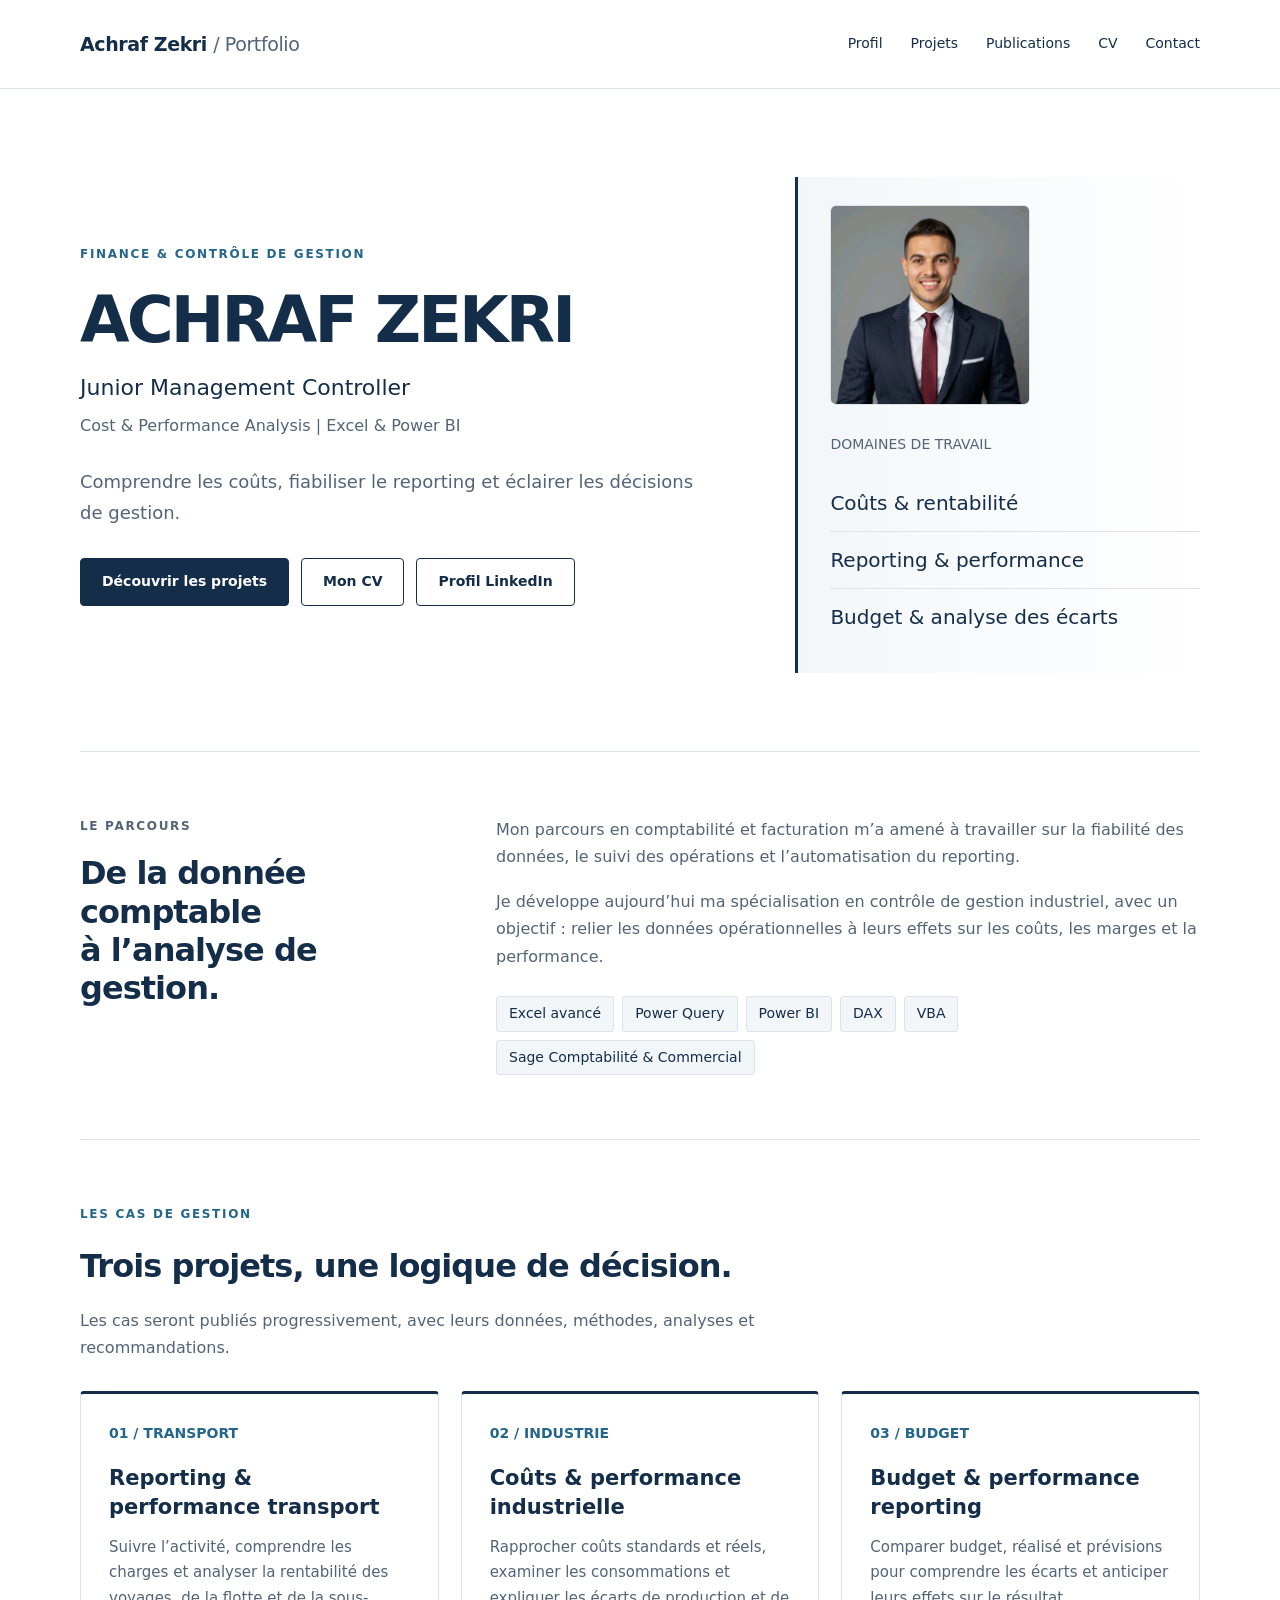
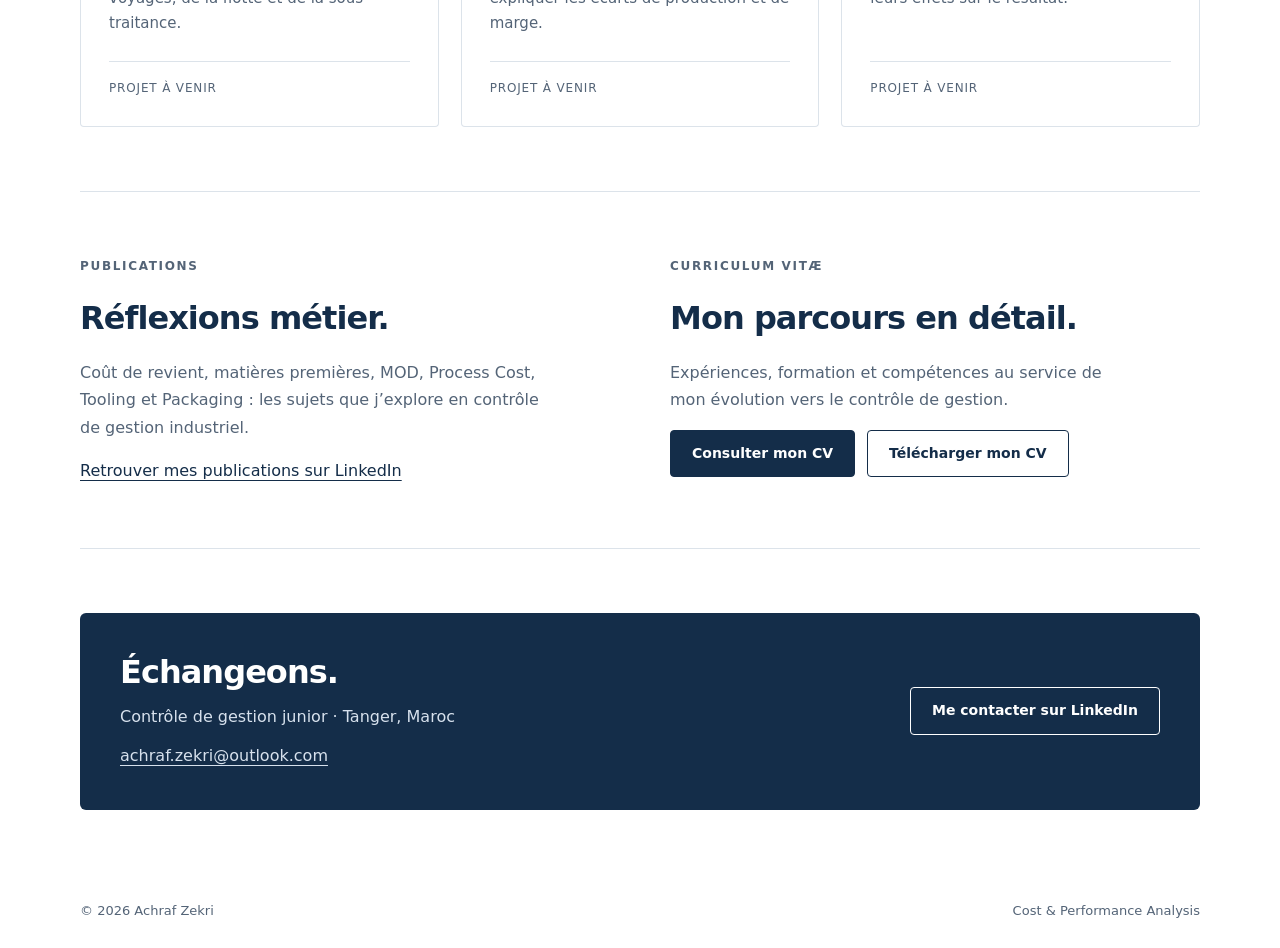
==== index.html @ 7b8ccb49 "Track CV view and download actions" ====
<!doctype html>
<html lang="fr">
<head>
  <!-- Google tag (gtag.js) -->
<script async src="https://www.googletagmanager.com/gtag/js?id=G-H097RGQDFC"></script>
<script>
  window.dataLayer = window.dataLayer || [];
  function gtag(){dataLayer.push(arguments);}
  gtag('js', new Date());

  gtag('config', 'G-H097RGQDFC');
</script>
<meta charset="utf-8">
<meta name="viewport" content="width=device-width,initial-scale=1">
<title>Achraf Zekri | Contrôleur de Gestion Junior</title>
<meta name="description" content="Achraf Zekri, Tanger. Parcours en comptabilité et facturation, analyse des coûts et reporting de performance avec Excel et Power BI.">
<meta name="theme-color" content="#142d49">
<link rel="icon" href="data:image/svg+xml,%3Csvg xmlns='http://www.w3.org/2000/svg' viewBox='0 0 40 40'%3E%3Crect width='40' height='40' rx='8' fill='%23142d49'/%3E%3Ctext x='20' y='26' text-anchor='middle' font-family='Arial' font-size='19' fill='white'%3EAZ%3C/text%3E%3C/svg%3E">
<style>
:root{--ink:#142d49;--muted:#546477;--line:#dce3ea;--paper:#f3f6f9;--accent:#24668a}
*{box-sizing:border-box}html{scroll-behavior:smooth;scroll-padding-top:32px}body{margin:0;font:16px/1.7 system-ui,-apple-system,BlinkMacSystemFont,"Segoe UI",sans-serif;color:var(--ink);background:#fff}
a{color:inherit;text-underline-offset:4px}a:focus-visible{outline:3px solid #287aa8;outline-offset:5px}
.wrap{width:min(1120px,calc(100% - 64px));margin:auto}
header{border-bottom:1px solid var(--line)}header .wrap{min-height:88px;display:flex;align-items:center;justify-content:space-between;gap:24px}
.brand{text-decoration:none;font-size:19px;font-weight:750;letter-spacing:-.4px}.brand span{color:var(--muted);font-weight:400}
nav{display:flex;gap:28px;flex-wrap:wrap}nav a{font-size:14px;text-decoration:none}nav a:hover{text-decoration:underline}
.hero{padding:88px 0 78px;display:grid;grid-template-columns:1.6fr 1fr;gap:68px;align-items:center}
.eyebrow{text-transform:uppercase;letter-spacing:.14em;font-size:12px;font-weight:700;color:var(--accent);margin:0 0 22px}
h1{font-size:clamp(40px,5vw,64px);line-height:1.08;letter-spacing:-.045em;margin:0 0 18px;font-weight:650}
.role{font-size:22px;line-height:1.4;margin:0 0 8px}.subtitle{color:var(--muted);font-size:16px;margin:0 0 28px}
.intro{font-size:18px;color:var(--muted);max-width:630px;margin:0 0 30px}
.actions{display:flex;gap:12px;flex-wrap:wrap}.button{padding:11px 21px;border:1px solid var(--ink);border-radius:4px;text-decoration:none;font-size:14px;font-weight:600;display:inline-flex;align-items:center}.primary{background:var(--ink);color:white}.button:hover{background:#eaf0f5;color:var(--ink)}
.focus{border-left:3px solid var(--ink);padding:28px 0 28px 32px;background:linear-gradient(90deg,var(--paper),#fff)}.focus p{margin:0 0 18px;font-size:14px;color:var(--muted)}.focus ul{list-style:none;padding:0;margin:0}.focus li{font-size:20px;line-height:1.4;padding:14px 0;border-bottom:1px solid var(--line)}.focus li:last-child{border:0}
section{padding:64px 0;border-top:1px solid var(--line)}h2{font-size:32px;line-height:1.2;letter-spacing:-.03em;margin:0 0 22px;font-weight:650}h3{font-size:21px;line-height:1.35;margin:18px 0 14px}
.profile{display:grid;grid-template-columns:1fr 2fr;gap:64px}.profile p{margin:0 0 18px;color:var(--muted)}.tags{display:flex;gap:8px;flex-wrap:wrap;margin-top:26px}.tags span{background:var(--paper);border:1px solid var(--line);padding:5px 12px;border-radius:3px;font-size:14px}
.section-intro{color:var(--muted);margin:0 0 30px;max-width:680px}.projects{display:grid;grid-template-columns:repeat(3,1fr);gap:22px}.card{padding:28px;border:1px solid var(--line);border-top:3px solid var(--ink);border-radius:4px;display:flex;flex-direction:column}.card p{color:var(--muted);font-size:15px;margin:0 0 24px}.card .number{font-size:14px;color:var(--accent);font-weight:650}.status{font-size:12px;letter-spacing:.07em;text-transform:uppercase;color:var(--muted);margin-top:auto;padding-top:16px;border-top:1px solid var(--line)}
.secondary{display:grid;grid-template-columns:1fr 1fr;gap:60px}.secondary p{color:var(--muted);max-width:460px}.note{font-size:14px;padding:14px 18px;background:var(--paper);border-left:2px solid var(--line)}
.contact{background:var(--ink);color:#fff;border-radius:6px;padding:40px;display:flex;align-items:center;justify-content:space-between;gap:30px}.contact h2{margin-bottom:12px}.contact p{margin:0;color:#d7e1ed}.contact .button{border-color:#fff;color:white;white-space:nowrap}.contact .button:hover{color:var(--ink)}
footer{padding:26px 0;color:var(--muted);font-size:13px}footer .wrap{display:flex;justify-content:space-between;gap:20px}
.skip{position:absolute;left:16px;top:-90px;background:#fff;padding:12px;z-index:2}.skip:focus{top:10px}
@media(max-width:800px){.wrap{width:calc(100% - 40px)}header .wrap{padding:20px 0;align-items:flex-start;flex-direction:column;gap:14px}nav{gap:20px}.hero{grid-template-columns:1fr;padding:52px 0;gap:32px}.focus{padding:16px 24px}.focus li{font-size:18px;padding:10px 0}.profile{grid-template-columns:1fr;gap:4px}.projects{grid-template-columns:1fr}.secondary{grid-template-columns:1fr;gap:36px}section{padding:44px 0}.contact{padding:28px;align-items:flex-start;flex-direction:column}footer .wrap{flex-direction:column;gap:4px}}
@media(prefers-reduced-motion:reduce){html{scroll-behavior:auto}}
.profile-photo{display:block;width:200px;max-width:100%;height:auto;border-radius:6px;margin:0 0 28px;border:1px solid var(--line)}.contact .contact-email{margin-top:12px;overflow-wrap:anywhere}.sr-only{position:absolute;width:1px;height:1px;padding:0;margin:-1px;overflow:hidden;clip:rect(0,0,0,0);white-space:nowrap;border:0}
</style>
</head>
<body>
<a class="skip" href="#main">Aller au contenu</a>
<header><div class="wrap"><a class="brand" href="#main">Achraf Zekri <span>/ Portfolio</span></a><nav aria-label="Navigation principale"><a href="#profil">Profil</a><a href="#projets">Projets</a><a href="#publications">Publications</a><a href="#cv">CV</a><a href="#contact">Contact</a></nav></div></header>
<main id="main" class="wrap">
<div class="hero"><div><p class="eyebrow">Finance & contrôle de gestion</p><h1>ACHRAF ZEKRI</h1><p class="role">Junior Management Controller</p><p class="subtitle">Cost & Performance Analysis | Excel & Power BI</p><p class="intro">Comprendre les coûts, fiabiliser le reporting et éclairer les décisions de gestion.</p><div class="actions"><a class="button primary" href="#projets">Découvrir les projets</a><a class="button" href="#cv">Mon CV</a><a class="button" href="https://www.linkedin.com/in/achrafzekri/" onclick="gtag('event','linkedin_click',{'linkedin_location':'header'});">Profil LinkedIn</a></div></div><aside class="focus" aria-label="Photo et domaines de travail"><img class="profile-photo" src="Photo_Profil.jpg" alt="Portrait professionnel d’Achraf Zekri" width="400" height="400"><p>DOMAINES DE TRAVAIL</p><ul><li>Coûts & rentabilité</li><li>Reporting & performance</li><li>Budget & analyse des écarts</li></ul></aside></div>
<section id="profil" class="profile"><div><p class="eyebrow">Le parcours</p><h2>De la donnée comptable<br>à l’analyse de gestion.</h2></div><div><p>Mon parcours en comptabilité et facturation m’a amené à travailler sur la fiabilité des données, le suivi des opérations et l’automatisation du reporting.</p><p>Je développe aujourd’hui ma spécialisation en contrôle de gestion industriel, avec un objectif : relier les données opérationnelles à leurs effets sur les coûts, les marges et la performance.</p><div class="tags" aria-label="Outils"><span>Excel avancé</span><span>Power Query</span><span>Power BI</span><span>DAX</span><span>VBA</span><span>Sage Comptabilité & Commercial</span></div></div></section>
<section id="projets"><p class="eyebrow">Les cas de gestion</p><h2>Trois projets, une logique de décision.</h2><p class="section-intro">Les cas seront publiés progressivement, avec leurs données, méthodes, analyses et recommandations.</p><div class="projects">
<article class="card"><span class="number">01 / TRANSPORT</span><h3>Reporting & performance transport</h3><p>Suivre l’activité, comprendre les charges et analyser la rentabilité des voyages, de la flotte et de la sous-traitance.</p><span class="status">Projet à venir</span></article>
<article class="card"><span class="number">02 / INDUSTRIE</span><h3>Coûts & performance industrielle</h3><p>Rapprocher coûts standards et réels, examiner les consommations et expliquer les écarts de production et de marge.</p><span class="status">Projet à venir</span></article>
<article class="card"><span class="number">03 / BUDGET</span><h3>Budget & performance reporting</h3><p>Comparer budget, réalisé et prévisions pour comprendre les écarts et anticiper leurs effets sur le résultat.</p><span class="status">Projet à venir</span></article>
</div></section>
<section class="secondary"><div id="publications"><p class="eyebrow">Publications</p><h2>Réflexions métier.</h2><p>Coût de revient, matières premières, MOD, Process Cost, Tooling et Packaging : les sujets que j’explore en contrôle de gestion industriel.</p><a href="https://www.linkedin.com/in/achrafzekri/" onclick="gtag('event','linkedin_click',{'linkedin_location':'publications'});">Retrouver mes publications sur LinkedIn</a></div><div id="cv"><p class="eyebrow">Curriculum vitæ</p><h2>Mon parcours en détail.</h2><p>Expériences, formation et compétences au service de mon évolution vers le contrôle de gestion.</p><div class="actions"><a class="button primary" href="ACHRAF_ZEKRI_CV_CONTROLEUR_DE_GESTION.pdf" target="_blank" rel="noopener" onclick="gtag('event','cv_view');">Consulter mon CV <span class="sr-only">(PDF, nouvel onglet)</span></a><a class="button" href="ACHRAF_ZEKRI_CV_CONTROLEUR_DE_GESTION.pdf" download onclick="gtag('event','cv_download');">Télécharger mon CV</a></div></div></section>
<section id="contact"><div class="contact"><div><h2>Échangeons.</h2><p>Contrôle de gestion junior · Tanger, Maroc</p><p class="contact-email"><a href="mailto:achraf.zekri@outlook.com">achraf.zekri@outlook.com</a></p></div><a class="button" href="https://www.linkedin.com/in/achrafzekri/" onclick="gtag('event','linkedin_click',{'linkedin_location':'contact'});">Me contacter sur LinkedIn</a></div></section>
</main><footer><div class="wrap"><span>© 2026 Achraf Zekri</span><span>Cost & Performance Analysis</span></div></footer>
</body></html>
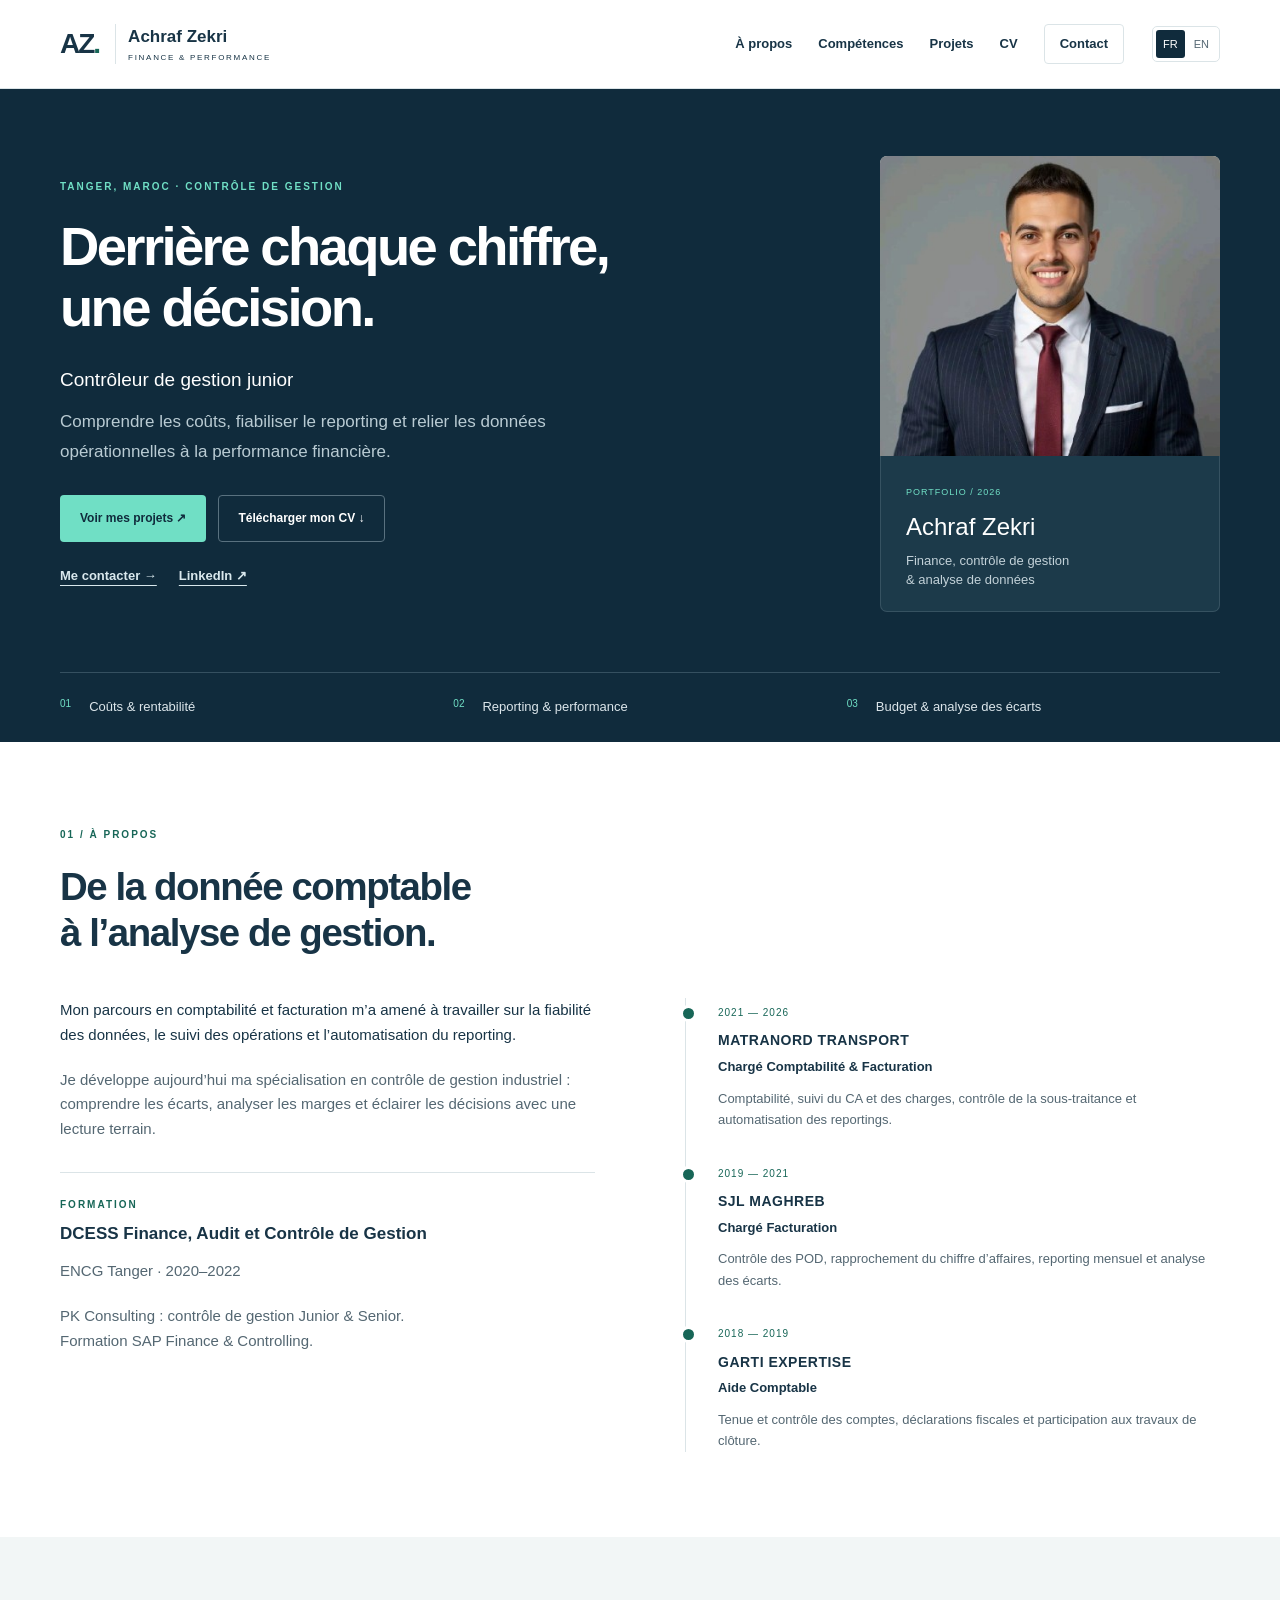
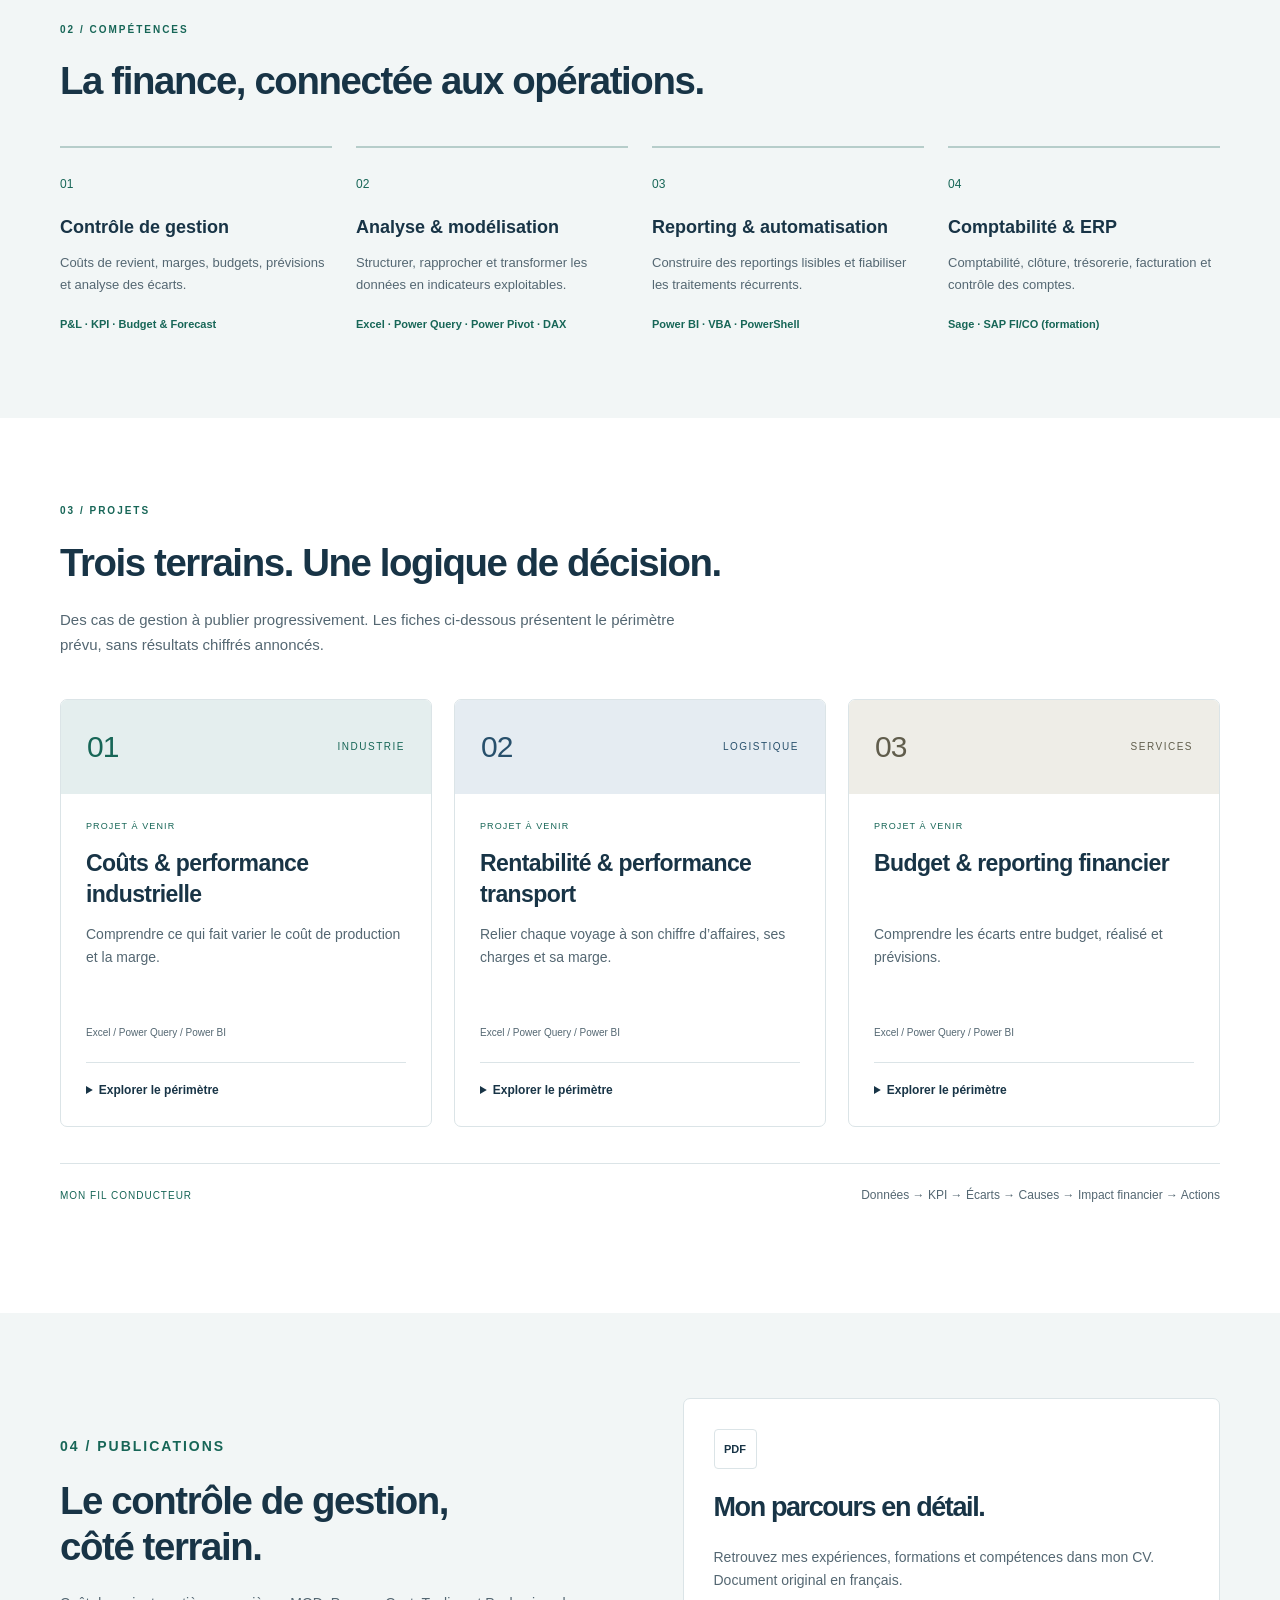
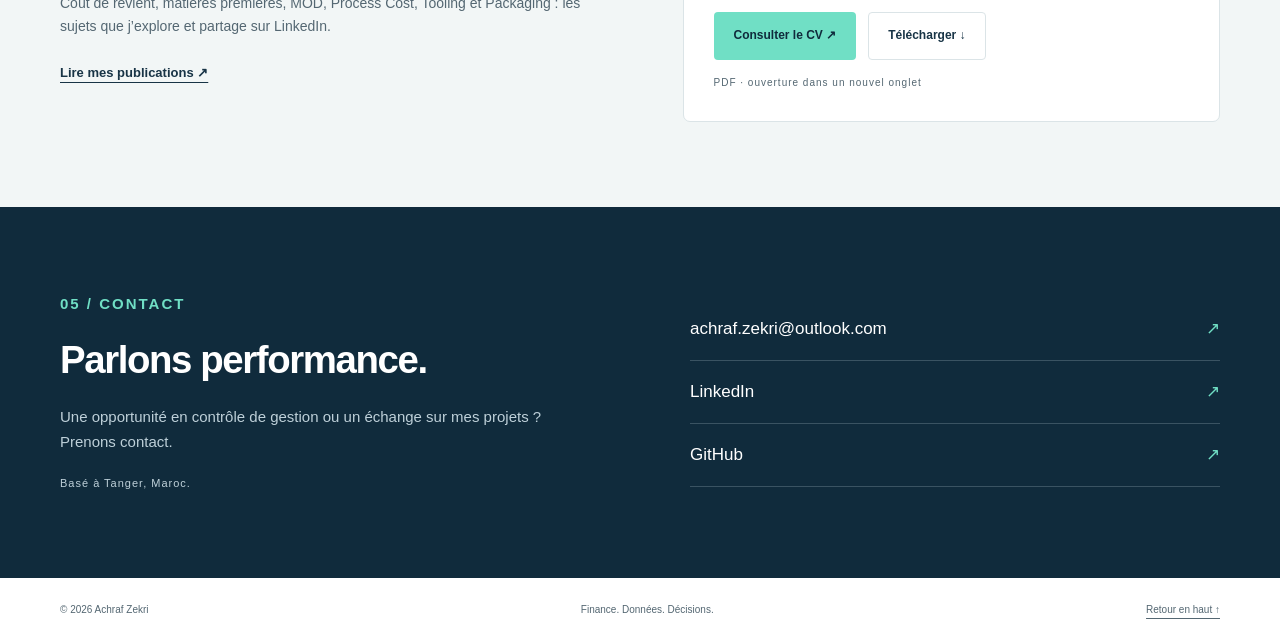
==== commit bd6eb870: "Deploy supplied bilingual portfolio redesign preserving CV and tracking redirects" ====
--- a/index.html
+++ b/index.html
@@ -1,60 +1,161 @@
-<!doctype html>
-<html lang="fr">
-<head>
-  <!-- Google tag (gtag.js) -->
-<script async src="https://www.googletagmanager.com/gtag/js?id=G-H097RGQDFC"></script>
-<script>
-  window.dataLayer = window.dataLayer || [];
-  function gtag(){dataLayer.push(arguments);}
-  gtag('js', new Date());
-
-  gtag('config', 'G-H097RGQDFC');
-</script>
+<!doctype html><html lang="fr"><head>
 <meta charset="utf-8">
-<meta name="viewport" content="width=device-width,initial-scale=1">
-<title>Achraf Zekri | Contrôleur de Gestion Junior</title>
-<meta name="description" content="Achraf Zekri, Tanger. Parcours en comptabilité et facturation, analyse des coûts et reporting de performance avec Excel et Power BI.">
-<meta name="theme-color" content="#142d49">
-<link rel="icon" href="data:image/svg+xml,%3Csvg xmlns='http://www.w3.org/2000/svg' viewBox='0 0 40 40'%3E%3Crect width='40' height='40' rx='8' fill='%23142d49'/%3E%3Ctext x='20' y='26' text-anchor='middle' font-family='Arial' font-size='19' fill='white'%3EAZ%3C/text%3E%3C/svg%3E">
-<style>
-:root{--ink:#142d49;--muted:#546477;--line:#dce3ea;--paper:#f3f6f9;--accent:#24668a}
-*{box-sizing:border-box}html{scroll-behavior:smooth;scroll-padding-top:32px}body{margin:0;font:16px/1.7 system-ui,-apple-system,BlinkMacSystemFont,"Segoe UI",sans-serif;color:var(--ink);background:#fff}
-a{color:inherit;text-underline-offset:4px}a:focus-visible{outline:3px solid #287aa8;outline-offset:5px}
-.wrap{width:min(1120px,calc(100% - 64px));margin:auto}
-header{border-bottom:1px solid var(--line)}header .wrap{min-height:88px;display:flex;align-items:center;justify-content:space-between;gap:24px}
-.brand{text-decoration:none;font-size:19px;font-weight:750;letter-spacing:-.4px}.brand span{color:var(--muted);font-weight:400}
-nav{display:flex;gap:28px;flex-wrap:wrap}nav a{font-size:14px;text-decoration:none}nav a:hover{text-decoration:underline}
-.hero{padding:88px 0 78px;display:grid;grid-template-columns:1.6fr 1fr;gap:68px;align-items:center}
-.eyebrow{text-transform:uppercase;letter-spacing:.14em;font-size:12px;font-weight:700;color:var(--accent);margin:0 0 22px}
-h1{font-size:clamp(40px,5vw,64px);line-height:1.08;letter-spacing:-.045em;margin:0 0 18px;font-weight:650}
-.role{font-size:22px;line-height:1.4;margin:0 0 8px}.subtitle{color:var(--muted);font-size:16px;margin:0 0 28px}
-.intro{font-size:18px;color:var(--muted);max-width:630px;margin:0 0 30px}
-.actions{display:flex;gap:12px;flex-wrap:wrap}.button{padding:11px 21px;border:1px solid var(--ink);border-radius:4px;text-decoration:none;font-size:14px;font-weight:600;display:inline-flex;align-items:center}.primary{background:var(--ink);color:white}.button:hover{background:#eaf0f5;color:var(--ink)}
-.focus{border-left:3px solid var(--ink);padding:28px 0 28px 32px;background:linear-gradient(90deg,var(--paper),#fff)}.focus p{margin:0 0 18px;font-size:14px;color:var(--muted)}.focus ul{list-style:none;padding:0;margin:0}.focus li{font-size:20px;line-height:1.4;padding:14px 0;border-bottom:1px solid var(--line)}.focus li:last-child{border:0}
-section{padding:64px 0;border-top:1px solid var(--line)}h2{font-size:32px;line-height:1.2;letter-spacing:-.03em;margin:0 0 22px;font-weight:650}h3{font-size:21px;line-height:1.35;margin:18px 0 14px}
-.profile{display:grid;grid-template-columns:1fr 2fr;gap:64px}.profile p{margin:0 0 18px;color:var(--muted)}.tags{display:flex;gap:8px;flex-wrap:wrap;margin-top:26px}.tags span{background:var(--paper);border:1px solid var(--line);padding:5px 12px;border-radius:3px;font-size:14px}
-.section-intro{color:var(--muted);margin:0 0 30px;max-width:680px}.projects{display:grid;grid-template-columns:repeat(3,1fr);gap:22px}.card{padding:28px;border:1px solid var(--line);border-top:3px solid var(--ink);border-radius:4px;display:flex;flex-direction:column}.card p{color:var(--muted);font-size:15px;margin:0 0 24px}.card .number{font-size:14px;color:var(--accent);font-weight:650}.status{font-size:12px;letter-spacing:.07em;text-transform:uppercase;color:var(--muted);margin-top:auto;padding-top:16px;border-top:1px solid var(--line)}
-.secondary{display:grid;grid-template-columns:1fr 1fr;gap:60px}.secondary p{color:var(--muted);max-width:460px}.note{font-size:14px;padding:14px 18px;background:var(--paper);border-left:2px solid var(--line)}
-.contact{background:var(--ink);color:#fff;border-radius:6px;padding:40px;display:flex;align-items:center;justify-content:space-between;gap:30px}.contact h2{margin-bottom:12px}.contact p{margin:0;color:#d7e1ed}.contact .button{border-color:#fff;color:white;white-space:nowrap}.contact .button:hover{color:var(--ink)}
-footer{padding:26px 0;color:var(--muted);font-size:13px}footer .wrap{display:flex;justify-content:space-between;gap:20px}
-.skip{position:absolute;left:16px;top:-90px;background:#fff;padding:12px;z-index:2}.skip:focus{top:10px}
-@media(max-width:800px){.wrap{width:calc(100% - 40px)}header .wrap{padding:20px 0;align-items:flex-start;flex-direction:column;gap:14px}nav{gap:20px}.hero{grid-template-columns:1fr;padding:52px 0;gap:32px}.focus{padding:16px 24px}.focus li{font-size:18px;padding:10px 0}.profile{grid-template-columns:1fr;gap:4px}.projects{grid-template-columns:1fr}.secondary{grid-template-columns:1fr;gap:36px}section{padding:44px 0}.contact{padding:28px;align-items:flex-start;flex-direction:column}footer .wrap{flex-direction:column;gap:4px}}
-@media(prefers-reduced-motion:reduce){html{scroll-behavior:auto}}
-.profile-photo{display:block;width:200px;max-width:100%;height:auto;border-radius:6px;margin:0 0 28px;border:1px solid var(--line)}.contact .contact-email{margin-top:12px;overflow-wrap:anywhere}.sr-only{position:absolute;width:1px;height:1px;padding:0;margin:-1px;overflow:hidden;clip:rect(0,0,0,0);white-space:nowrap;border:0}
-</style>
-</head>
-<body>
-<a class="skip" href="#main">Aller au contenu</a>
-<header><div class="wrap"><a class="brand" href="#main">Achraf Zekri <span>/ Portfolio</span></a><nav aria-label="Navigation principale"><a href="#profil">Profil</a><a href="#projets">Projets</a><a href="#publications">Publications</a><a href="#cv">CV</a><a href="#contact">Contact</a></nav></div></header>
-<main id="main" class="wrap">
-<div class="hero"><div><p class="eyebrow">Finance & contrôle de gestion</p><h1>ACHRAF ZEKRI</h1><p class="role">Junior Management Controller</p><p class="subtitle">Cost & Performance Analysis | Excel & Power BI</p><p class="intro">Comprendre les coûts, fiabiliser le reporting et éclairer les décisions de gestion.</p><div class="actions"><a class="button primary" href="#projets">Découvrir les projets</a><a class="button" href="#cv">Mon CV</a><a class="button" href="https://www.linkedin.com/in/achrafzekri/" onclick="gtag('event','linkedin_click',{'linkedin_location':'header'});">Profil LinkedIn</a></div></div><aside class="focus" aria-label="Photo et domaines de travail"><img class="profile-photo" src="Photo_Profil.jpg" alt="Portrait professionnel d’Achraf Zekri" width="400" height="400"><p>DOMAINES DE TRAVAIL</p><ul><li>Coûts & rentabilité</li><li>Reporting & performance</li><li>Budget & analyse des écarts</li></ul></aside></div>
-<section id="profil" class="profile"><div><p class="eyebrow">Le parcours</p><h2>De la donnée comptable<br>à l’analyse de gestion.</h2></div><div><p>Mon parcours en comptabilité et facturation m’a amené à travailler sur la fiabilité des données, le suivi des opérations et l’automatisation du reporting.</p><p>Je développe aujourd’hui ma spécialisation en contrôle de gestion industriel, avec un objectif : relier les données opérationnelles à leurs effets sur les coûts, les marges et la performance.</p><div class="tags" aria-label="Outils"><span>Excel avancé</span><span>Power Query</span><span>Power BI</span><span>DAX</span><span>VBA</span><span>Sage Comptabilité & Commercial</span></div></div></section>
-<section id="projets"><p class="eyebrow">Les cas de gestion</p><h2>Trois projets, une logique de décision.</h2><p class="section-intro">Les cas seront publiés progressivement, avec leurs données, méthodes, analyses et recommandations.</p><div class="projects">
-<article class="card"><span class="number">01 / TRANSPORT</span><h3>Reporting & performance transport</h3><p>Suivre l’activité, comprendre les charges et analyser la rentabilité des voyages, de la flotte et de la sous-traitance.</p><span class="status">Projet à venir</span></article>
-<article class="card"><span class="number">02 / INDUSTRIE</span><h3>Coûts & performance industrielle</h3><p>Rapprocher coûts standards et réels, examiner les consommations et expliquer les écarts de production et de marge.</p><span class="status">Projet à venir</span></article>
-<article class="card"><span class="number">03 / BUDGET</span><h3>Budget & performance reporting</h3><p>Comparer budget, réalisé et prévisions pour comprendre les écarts et anticiper leurs effets sur le résultat.</p><span class="status">Projet à venir</span></article>
-</div></section>
-<section class="secondary"><div id="publications"><p class="eyebrow">Publications</p><h2>Réflexions métier.</h2><p>Coût de revient, matières premières, MOD, Process Cost, Tooling et Packaging : les sujets que j’explore en contrôle de gestion industriel.</p><a href="https://www.linkedin.com/in/achrafzekri/" onclick="gtag('event','linkedin_click',{'linkedin_location':'publications'});">Retrouver mes publications sur LinkedIn</a></div><div id="cv"><p class="eyebrow">Curriculum vitæ</p><h2>Mon parcours en détail.</h2><p>Expériences, formation et compétences au service de mon évolution vers le contrôle de gestion.</p><div class="actions"><a class="button primary" href="ACHRAF_ZEKRI_CV_CONTROLEUR_DE_GESTION.pdf" target="_blank" rel="noopener" onclick="gtag('event','cv_view');">Consulter mon CV <span class="sr-only">(PDF, nouvel onglet)</span></a><a class="button" href="ACHRAF_ZEKRI_CV_CONTROLEUR_DE_GESTION.pdf" download onclick="gtag('event','cv_download');">Télécharger mon CV</a></div></div></section>
-<section id="contact"><div class="contact"><div><h2>Échangeons.</h2><p>Contrôle de gestion junior · Tanger, Maroc</p><p class="contact-email"><a href="mailto:achraf.zekri@outlook.com">achraf.zekri@outlook.com</a></p></div><a class="button" href="https://www.linkedin.com/in/achrafzekri/" onclick="gtag('event','linkedin_click',{'linkedin_location':'contact'});">Me contacter sur LinkedIn</a></div></section>
-</main><footer><div class="wrap"><span>© 2026 Achraf Zekri</span><span>Cost & Performance Analysis</span></div></footer>
-</body></html>
+<meta name="viewport" content="width=device-width,initial-scale=1"><title>Achraf Zekri | Contrôleur de gestion junior</title>
+<meta name="description" content="Achraf Zekri à Tanger : contrôle de gestion, analyse des coûts, reporting et data analytics. Découvrez mon parcours et mes projets.">
+<meta name="theme-color" content="#102b3c">
+<meta property="og:title" content="Achraf Zekri — Finance & Performance">
+<meta property="og:description" content="Contrôle de gestion, coûts et analyse de performance.">
+<meta property="og:type" content="website">
+<link rel="icon" href="assets/icons/favicon.svg" type="image/svg+xml">
+<link rel="stylesheet" href="css/style.css">
+<script defer src="js/translations.js"></script>
+<script defer src="js/main.js"></script></head><body><a data-i18n="skip" href="#main" class="skip" >Aller au contenu</a>
+<header>
+<div class="wrap header"><a class="brand" href="#main"><span class="monogram">AZ<span>.</span></span><span>Achraf Zekri<small>FINANCE & PERFORMANCE</small></span></a>
+<nav id="navigation" aria-label="Navigation principale"><a data-i18n="about" href="#profil" class="" >À propos</a><a data-i18n="skills" href="#competences" class="" >Compétences</a><a data-i18n="projects" href="#projets" class="" >Projets</a><a data-i18n="resume" href="#cv" class="" >CV</a><a data-i18n="contact" href="#contact" class="nav-contact" >Contact</a></nav>
+<div class="header-controls">
+<div class="languages" role="group" aria-label="Langue / Language"><button type="button" data-lang="fr" lang="fr" aria-pressed="true">FR</button><button type="button" data-lang="en" lang="en" aria-pressed="false">EN</button></div><button class="menu" aria-expanded="false" aria-controls="navigation" type="button">Menu <span aria-hidden="true">☰</span></button></div></div></header>
+<main id="main">
+<section class="hero">
+<div class="wrap hero-grid">
+<div class="hero-copy">
+<p data-i18n="location" class="eyebrow">TANGER, MAROC · CONTRÔLE DE GESTION</p>
+<h1 data-i18n="heroTitle" >Derrière chaque chiffre,<br>une décision.</h1>
+<p data-i18n="role" class="role">Contrôleur de gestion junior</p>
+<p data-i18n="intro" class="intro">Comprendre les coûts, fiabiliser le reporting et relier les données opérationnelles à la performance financière.</p>
+<div class="actions"><a data-i18n="seeProjects" href="#projets" class="button primary" >Voir mes projets ↗</a><a data-i18n="download" href="assets/cv/ACHRAF_ZEKRI_CV_CONTROLEUR_DE_GESTION.pdf" class="button light" download data-event="cv_download">Télécharger mon CV ↓</a></div><a data-i18n="getInTouch" href="#contact" class="text-link hero-link" >Me contacter →</a><a href="https://www.linkedin.com/in/achrafzekri/" class="text-link hero-link" data-event="linkedin_click" data-location="header">LinkedIn ↗</a></div>
+<div class="portrait-panel">
+<div class="portrait-frame"><img src="assets/images/portrait.jpg" alt="Achraf Zekri" width="400" height="400" fetchpriority="high"></div>
+<div class="portrait-caption"><span class="tiny">PORTFOLIO / 2026</span><strong>Achraf Zekri</strong>
+<p data-i18n="caption" >Finance, contrôle de gestion<br>& analyse de données</p></div></div></div>
+<div class="wrap focus-strip">
+<div><span>01</span><span data-i18n="focus01" >Coûts & rentabilité</span></div>
+<div><span>02</span><span data-i18n="focus02" >Reporting & performance</span></div>
+<div><span>03</span><span data-i18n="focus03" >Budget & analyse des écarts</span></div></div></section>
+<section id="profil" class="section wrap">
+<div class="section-heading">
+<p data-i18n="aboutLabel" class="eyebrow">01 / À PROPOS</p>
+<h2 data-i18n="aboutTitle" >De la donnée comptable<br>à l’analyse de gestion.</h2></div>
+<div class="about-grid">
+<div>
+<p data-i18n="bio1" class="lead">Mon parcours en comptabilité et facturation m’a amené à travailler sur la fiabilité des données, le suivi des opérations et l’automatisation du reporting.</p>
+<p data-i18n="bio2" >Je développe aujourd’hui ma spécialisation en contrôle de gestion industriel : comprendre les écarts, analyser les marges et éclairer les décisions avec une lecture terrain.</p>
+<div class="education">
+<p data-i18n="education" class="eyebrow">FORMATION</p>
+<h3 data-i18n="degree" >DCESS Finance, Audit et Contrôle de Gestion</h3>
+<p>ENCG Tanger · 2020–2022</p>
+<p data-i18n="training" >PK Consulting : contrôle de gestion Junior & Senior.<br>Formation SAP Finance & Controlling.</p></div></div>
+<div class="timeline">
+<article><span class="tiny">2021 — 2026</span>
+<h3>MATRANORD TRANSPORT</h3><strong data-i18n="job1" >Chargé Comptabilité & Facturation</strong>
+<p data-i18n="jobdesc1" >Comptabilité, suivi du CA et des charges, contrôle de la sous-traitance et automatisation des reportings.</p></article>
+<article><span class="tiny">2019 — 2021</span>
+<h3>SJL MAGHREB</h3><strong data-i18n="job2" >Chargé Facturation</strong>
+<p data-i18n="jobdesc2" >Contrôle des POD, rapprochement du chiffre d’affaires, reporting mensuel et analyse des écarts.</p></article>
+<article><span class="tiny">2018 — 2019</span>
+<h3>GARTI EXPERTISE</h3><strong data-i18n="job3" >Aide Comptable</strong>
+<p data-i18n="jobdesc3" >Tenue et contrôle des comptes, déclarations fiscales et participation aux travaux de clôture.</p></article></div></div></section>
+<section id="competences" class="section pale">
+<div class="wrap">
+<div class="section-heading">
+<p data-i18n="skillsLabel" class="eyebrow">02 / COMPÉTENCES</p>
+<h2 data-i18n="skillsTitle" >La finance, connectée aux opérations.</h2></div>
+<div class="skills-grid">
+<article class="skill"><span class="skill-number">01</span>
+<h3 data-i18n="st01" >Contrôle de gestion</h3>
+<p data-i18n="sd01" >Coûts de revient, marges, budgets, prévisions et analyse des écarts.</p>
+<div data-i18n="tags01" class="tool-line">P&L · KPI · Budget & Forecast</div></article>
+<article class="skill"><span class="skill-number">02</span>
+<h3 data-i18n="st02" >Analyse & modélisation</h3>
+<p data-i18n="sd02" >Structurer, rapprocher et transformer les données en indicateurs exploitables.</p>
+<div data-i18n="tags02" class="tool-line">Excel · Power Query · Power Pivot · DAX</div></article>
+<article class="skill"><span class="skill-number">03</span>
+<h3 data-i18n="st03" >Reporting & automatisation</h3>
+<p data-i18n="sd03" >Construire des reportings lisibles et fiabiliser les traitements récurrents.</p>
+<div data-i18n="tags03" class="tool-line">Power BI · VBA · PowerShell</div></article>
+<article class="skill"><span class="skill-number">04</span>
+<h3 data-i18n="st04" >Comptabilité & ERP</h3>
+<p data-i18n="sd04" >Comptabilité, clôture, trésorerie, facturation et contrôle des comptes.</p>
+<div data-i18n="tags04" class="tool-line">Sage · SAP FI/CO (formation)</div></article></div></div></section>
+<section id="projets" class="section wrap">
+<div class="section-heading">
+<p data-i18n="projectsLabel" class="eyebrow">03 / PROJETS</p>
+<h2 data-i18n="projectsTitle" >Trois terrains. Une logique de décision.</h2>
+<p data-i18n="projectIntro" >Des cas de gestion à publier progressivement. Les fiches ci-dessous présentent le périmètre prévu, sans résultats chiffrés annoncés.</p></div>
+<div class="projects">
+<article class="project">
+<div class="project-top"><span>01</span><span data-i18n="cat01" >INDUSTRIE</span></div>
+<div class="project-body">
+<p data-i18n="status01" class="status">PROJET À VENIR</p>
+<h3 data-i18n="pt01" >Coûts & performance industrielle</h3>
+<p data-i18n="pd01" >Comprendre ce qui fait varier le coût de production et la marge.</p>
+<div class="project-tools">Excel / Power Query / Power BI</div>
+<details>
+<summary data-i18n="details01" >Explorer le périmètre</summary>
+<dl>
+<dt data-i18n="sourcelabel01" >Sources prévues</dt>
+<dd data-i18n="source01" >BOM, production, consommations matières, temps de main-d’œuvre et coûts standards / réels.</dd>
+<dt data-i18n="methodlabel01" >Méthodologie prévue</dt>
+<dd data-i18n="method01" >Rapprocher les données, comparer standard et réel, isoler les écarts prix, consommation et productivité.</dd>
+<dt data-i18n="kpilabel01" >KPI envisagés</dt>
+<dd data-i18n="kpi01" >Coût unitaire · Scrap · Productivité · Marge</dd>
+<dt data-i18n="resultslabel01" >Résultats & recommandations</dt>
+<dd data-i18n="results01" >À documenter après finalisation et validation de l’analyse.</dd></dl></details></div></article>
+<article class="project">
+<div class="project-top"><span>02</span><span data-i18n="cat02" >LOGISTIQUE</span></div>
+<div class="project-body">
+<p data-i18n="status02" class="status">PROJET À VENIR</p>
+<h3 data-i18n="pt02" >Rentabilité & performance transport</h3>
+<p data-i18n="pd02" >Relier chaque voyage à son chiffre d’affaires, ses charges et sa marge.</p>
+<div class="project-tools">Excel / Power Query / Power BI</div>
+<details>
+<summary data-i18n="details02" >Explorer le périmètre</summary>
+<dl>
+<dt data-i18n="sourcelabel02" >Sources prévues</dt>
+<dd data-i18n="source02" >Voyages TMS, ventes ERP, coûts directs, maintenance, charges fixes et tarifs contractuels.</dd>
+<dt data-i18n="methodlabel02" >Méthodologie prévue</dt>
+<dd data-i18n="method02" >Consolider les sources, contrôler les écarts de facturation et analyser la rentabilité par voyage, client et flotte.</dd>
+<dt data-i18n="kpilabel02" >KPI envisagés</dt>
+<dd data-i18n="kpi02" >Marge / voyage · CA / camion · Sous-traitance · Coût / km</dd>
+<dt data-i18n="resultslabel02" >Résultats & recommandations</dt>
+<dd data-i18n="results02" >À documenter après finalisation et validation de l’analyse.</dd></dl></details></div></article>
+<article class="project">
+<div class="project-top"><span>03</span><span data-i18n="cat03" >SERVICES</span></div>
+<div class="project-body">
+<p data-i18n="status03" class="status">PROJET À VENIR</p>
+<h3 data-i18n="pt03" >Budget & reporting financier</h3>
+<p data-i18n="pd03" >Comprendre les écarts entre budget, réalisé et prévisions.</p>
+<div class="project-tools">Excel / Power Query / Power BI</div>
+<details>
+<summary data-i18n="details03" >Explorer le périmètre</summary>
+<dl>
+<dt data-i18n="sourcelabel03" >Sources prévues</dt>
+<dd data-i18n="source03" >Périmètre envisagé : ventes, charges, budgets et prévisions mensuelles.</dd>
+<dt data-i18n="methodlabel03" >Méthodologie prévue</dt>
+<dd data-i18n="method03" >Structurer le P&L, construire les comparatifs et analyser les facteurs de variation.</dd>
+<dt data-i18n="kpilabel03" >KPI envisagés</dt>
+<dd data-i18n="kpi03" >CA · Charges · Marge · Écart au budget</dd>
+<dt data-i18n="resultslabel03" >Résultats & recommandations</dt>
+<dd data-i18n="results03" >À documenter après finalisation et validation de l’analyse.</dd></dl></details></div></article></div>
+<div class="method-strip"><span data-i18n="methodLabel" class="tiny">MON FIL CONDUCTEUR</span>
+<p data-i18n="methodFlow" >Données → KPI → Écarts → Causes → Impact financier → Actions</p></div></section>
+<section class="section pale">
+<div class="wrap resource-grid">
+<div id="publications">
+<p data-i18n="publicationLabel" class="eyebrow">04 / PUBLICATIONS</p>
+<h2 data-i18n="publicationTitle" >Le contrôle de gestion,<br>côté terrain.</h2>
+<p data-i18n="publicationText" >Coût de revient, matières premières, MOD, Process Cost, Tooling et Packaging : les sujets que j’explore et partage sur LinkedIn.</p><a data-i18n="publicationLink" href="https://www.linkedin.com/in/achrafzekri/" class="text-link" data-event="linkedin_click" data-location="publications">Lire mes publications ↗</a></div>
+<div id="cv" class="cv-panel"><span class="pdf-icon" aria-hidden="true">PDF</span>
+<h2 data-i18n="cvTitle" >Mon parcours en détail.</h2>
+<p data-i18n="cvText" >Retrouvez mes expériences, formations et compétences dans mon CV. Document original en français.</p>
+<div class="actions"><a data-i18n="viewCV" href="assets/cv/ACHRAF_ZEKRI_CV_CONTROLEUR_DE_GESTION.pdf" class="button primary" target="_blank" rel="noopener" data-event="cv_view">Consulter le CV ↗</a><a data-i18n="downloadCV" href="assets/cv/ACHRAF_ZEKRI_CV_CONTROLEUR_DE_GESTION.pdf" class="button outline" download data-event="cv_download">Télécharger ↓</a></div>
+<p data-i18n="pdfNote" class="tiny">PDF · ouverture dans un nouvel onglet</p></div></div></section>
+<section id="contact" class="section contact">
+<div class="wrap contact-grid">
+<div>
+<p data-i18n="contactLabel" class="eyebrow">05 / CONTACT</p>
+<h2 data-i18n="contactTitle" >Parlons performance.</h2>
+<p data-i18n="contactText" >Une opportunité en contrôle de gestion ou un échange sur mes projets ? Prenons contact.</p>
+<p data-i18n="contactLocation" class="tiny">Basé à Tanger, Maroc.</p></div>
+<div class="contact-links"><a href="mailto:achraf.zekri@outlook.com">achraf.zekri@outlook.com <span>↗</span></a><a href="https://www.linkedin.com/in/achrafzekri/" data-event="linkedin_click" data-location="contact">LinkedIn <span>↗</span></a><a href="https://github.com/achrafzekri">GitHub <span>↗</span></a></div></div></section></main>
+<footer class="wrap"><span>© 2026 Achraf Zekri</span><span data-i18n="footer" >Finance. Données. Décisions.</span><a data-i18n="back" href="#main" class="" >Retour en haut ↑</a></footer></body></html>
--- a/css/style.css
+++ b/css/style.css
@@ -0,0 +1,3 @@
+:root{--navy:#102b3c;--ink:#183446;--muted:#546772;--teal:#70dfc5;--deep-teal:#176657;--line:#dbe4e7;--pale:#f2f6f6;--white:#fff}*{box-sizing:border-box}html{scroll-behavior:smooth;scroll-padding-top:105px}body{margin:0;color:var(--ink);background:white;font:16px/1.65 'Segoe UI',Arial,sans-serif}a{color:inherit;text-underline-offset:5px}button{font:inherit;cursor:pointer}a,button,summary{ -webkit-tap-highlight-color:transparent}a:focus-visible,button:focus-visible,summary:focus-visible{outline:3px solid #228a77;outline-offset:5px}.wrap{width:min(1160px,calc(100% - 80px));margin:auto}header{position:sticky;top:0;background:rgba(255,255,255,.97);z-index:10;border-bottom:1px solid var(--line)}.header{display:flex;align-items:center;gap:28px;min-height:88px}.brand{display:flex;align-items:center;gap:12px;text-decoration:none;font-weight:650;font-size:17px;line-height:1.4}.brand small{display:block;font-size:8px;letter-spacing:1.7px;margin-top:4px;font-weight:500}.monogram{font-size:28px;font-weight:750;letter-spacing:-2px;border-right:1px solid var(--line);padding-right:16px}.monogram span{color:var(--deep-teal)}nav{margin-left:auto;display:flex;gap:26px;align-items:center}nav a{font-size:13px;font-weight:550;text-decoration:none}nav a:hover{color:var(--deep-teal)}.nav-contact{padding:8px 15px;border:1px solid var(--line);border-radius:4px}.header-controls{display:flex;gap:12px;align-items:center}.languages{display:flex;border:1px solid var(--line);border-radius:5px;padding:3px;gap:2px}.languages button{border:0;background:transparent;font-size:11px;padding:5px 7px;border-radius:3px;color:var(--muted)}.languages button[aria-pressed=true]{background:var(--navy);color:white}.menu{display:none}.hero{background:var(--navy);color:white;padding:67px 0 0}.hero-grid{display:grid;grid-template-columns:1.55fr 1fr;align-items:center;gap:84px;padding-bottom:60px}.eyebrow{font-size:10px;letter-spacing:2px;font-weight:700;color:var(--deep-teal);margin:0 0 20px}.hero .eyebrow,.contact .eyebrow{color:var(--teal)}h1{font-size:clamp(38px,4.25vw,58px);font-weight:550;letter-spacing:-2.6px;line-height:1.13;margin:0 0 25px}h2{font-size:clamp(28px,3vw,39px);font-weight:550;line-height:1.2;letter-spacing:-1.4px;margin:0 0 22px}h3{font-size:20px;line-height:1.35;font-weight:600;margin:0 0 13px}p{margin:0 0 20px;color:var(--muted)}.role{color:white;font-size:19px;margin-bottom:12px}.intro{font-size:17px;line-height:1.75;color:#b9cbd3;max-width:525px;margin-bottom:28px}.actions{display:flex;flex-wrap:wrap;gap:12px}.button{display:inline-flex;justify-content:center;align-items:center;padding:13px 19px;text-decoration:none;border-radius:4px;font-size:12px;font-weight:650;border:1px solid transparent;transition:background .2s,transform .2s}.button:hover{transform:translateY(-2px)}.primary{background:var(--teal);color:var(--navy)}.primary:hover{background:#94ead7}.light{color:#fff;border-color:#59717f;background:transparent}.light:hover{background:#244454}.outline{border-color:var(--line);background:white}.text-link{font-size:13px;font-weight:600}.hero-link{display:inline-block;margin-top:23px;color:#d9e8ed}.portrait-panel{position:relative;max-width:340px;justify-self:end;width:100%}.portrait-frame{background:#dce3df;overflow:hidden;border-radius:7px 7px 0 0}.portrait-frame img{display:block;width:100%;height:300px;object-fit:cover;object-position:center 35%}.portrait-caption{padding:21px 25px;background:#1c3a4a;border-radius:0 0 7px 7px;border:1px solid #365261;border-top:0}.portrait-caption strong{display:block;font-size:24px;font-weight:500;margin:4px 0}.portrait-caption p{font-size:13px;line-height:1.5;color:#c2d1d8;margin:0}.tiny{font-size:10px;letter-spacing:1px}.portrait-caption .tiny{color:var(--teal);font-size:9px}.focus-strip{border-top:1px solid #355060;display:grid;grid-template-columns:repeat(3,1fr);padding-top:23px;padding-bottom:25px;gap:20px;font-size:13px;color:#dce6eb}.focus-strip div{display:flex;gap:18px}.focus-strip div>span:first-child{font-size:10px;color:var(--teal)}.section{padding-top:85px;padding-bottom:85px}.section-heading{max-width:760px;margin-bottom:42px}.section-heading>p:last-child:not(.eyebrow){font-size:15px;max-width:650px}.about-grid{display:grid;grid-template-columns:1fr 1fr;gap:90px}.lead{font-size:18px;color:var(--ink)}.about-grid p{font-size:15px}.education{border-top:1px solid var(--line);padding-top:24px;margin-top:30px}.education h3{font-size:17px}.education .eyebrow{font-size:10px;margin-bottom:10px}.timeline{border-left:1px solid var(--line);padding-left:32px}.timeline article{position:relative;padding-bottom:28px}.timeline article:last-child{padding-bottom:0}.timeline article:before{content:'';position:absolute;left:-38px;top:7px;border:3px solid white;background:var(--deep-teal);width:11px;height:11px;border-radius:50%}.timeline .tiny{color:var(--deep-teal);font-size:10px}.timeline h3{font-size:14px;margin:7px 0 3px;letter-spacing:.5px}.timeline strong{font-size:13px;font-weight:550}.timeline p{font-size:13px;margin:8px 0 0}.pale{background:var(--pale)}.skills-grid{display:grid;grid-template-columns:repeat(4,1fr);gap:24px}.skill{border-top:2px solid #b6cdca;padding-top:22px}.skill-number{display:inline-block;font-size:12px;color:var(--deep-teal);margin-bottom:20px}.skill h3{font-size:18px}.skill p{font-size:13px}.tool-line{font-size:11px;color:var(--deep-teal);font-weight:600}.projects{display:grid;grid-template-columns:repeat(3,1fr);gap:22px;align-items:start}.project{border:1px solid var(--line);border-radius:7px;overflow:hidden}.project-top{background:#e4eeee;display:flex;justify-content:space-between;align-items:center;padding:22px 26px;color:var(--deep-teal);font-size:10px;letter-spacing:1.5px}.project-top>span:first-child{font-size:30px;font-weight:300;letter-spacing:-1px}.project:nth-child(2) .project-top{background:#e5ecf2;color:#28506c}.project:nth-child(3) .project-top{background:#eeede7;color:#605d4c}.project-body{padding:25px}.status{font-size:9px;letter-spacing:1.1px;color:var(--deep-teal);margin-bottom:14px}.project h3{font-size:23px;letter-spacing:-.6px;min-height:62px}.project p:not(.status){font-size:14px;min-height:70px}.project-tools{font-size:10px;color:var(--muted);padding:12px 0 21px}details{border-top:1px solid var(--line)}summary{padding-top:18px;font-size:12px;font-weight:650;cursor:pointer}dl{font-size:12px;margin-bottom:0}dt{font-weight:650;margin:16px 0 5px}dd{margin:0;color:var(--muted)}.method-strip{display:flex;justify-content:space-between;align-items:center;gap:25px;margin-top:36px;padding:22px 0;border-top:1px solid var(--line)}.method-strip .tiny{color:var(--deep-teal);white-space:nowrap}.method-strip p{font-size:12px;margin:0}.resource-grid{display:grid;grid-template-columns:1fr 1fr;gap:85px;align-items:center}.resource-grid p{font-size:14px}.cv-panel{padding:30px;border:1px solid var(--line);background:white;border-radius:7px}.cv-panel h2{font-size:27px}.pdf-icon{display:block;border:1px solid var(--line);border-radius:4px;width:43px;padding:10px 0;text-align:center;font-size:11px;font-weight:650;margin-bottom:22px}.cv-panel .tiny{font-size:10px;margin:15px 0 0}.contact{background:var(--navy);color:white}.contact-grid{display:grid;grid-template-columns:1fr 1fr;gap:100px;align-items:center}.contact p{color:#bed0d9;font-size:15px}.contact .tiny{font-size:11px;margin-bottom:0}.contact-links a{display:flex;justify-content:space-between;text-decoration:none;border-bottom:1px solid #3a5362;padding:17px 0;font-size:17px;gap:10px;overflow-wrap:anywhere}.contact-links a span{color:var(--teal)}footer{display:flex;justify-content:space-between;padding-top:24px;padding-bottom:24px;font-size:10px;color:var(--muted)}.skip{position:fixed;top:-100px;left:20px;background:white;color:var(--navy);padding:12px;z-index:20}.skip:focus{top:10px}#cv,#publications{scroll-margin-top:110px}@media(max-width:1050px){.header{gap:15px}nav{gap:16px}.brand small{display:none}.hero-grid{gap:45px}.skills-grid{grid-template-columns:repeat(2,1fr)}.about-grid,.resource-grid,.contact-grid{gap:50px}}@media(max-width:800px){.wrap{width:calc(100% - 40px)}.header{min-height:75px;flex-wrap:wrap;justify-content:space-between}.brand{font-size:15px}.monogram{font-size:25px}.header-controls{margin-left:auto}.menu{display:block;background:white;border:1px solid var(--line);border-radius:4px;padding:6px 9px;font-size:11px}nav{display:flex;order:3;width:100%;margin:0;padding:10px 0 18px;justify-content:space-between;flex-wrap:wrap;gap:16px}html.js nav{display:none}html.js nav.open{display:flex}.hero{padding-top:45px}.hero-grid{grid-template-columns:1fr;gap:36px;padding-bottom:35px}h1{font-size:46px;letter-spacing:-2px}.hero-copy{max-width:620px}.portrait-panel{justify-self:start;max-width:100%;display:flex;align-items:stretch}.portrait-frame{border-radius:5px 0 0 5px;width:145px;flex-shrink:0}.portrait-frame img{height:160px}.portrait-caption{border:1px solid #365261;border-radius:0 5px 5px 0;flex:1;display:flex;flex-direction:column;justify-content:center}.portrait-caption strong{font-size:21px}.focus-strip{font-size:11px;gap:15px}.focus-strip div{gap:9px}.section{padding-top:55px;padding-bottom:55px}.about-grid,.resource-grid,.contact-grid{grid-template-columns:1fr;gap:35px}.projects{grid-template-columns:1fr}.project h3,.project p:not(.status){min-height:0}.project-top{padding:15px 25px}.project-body{padding:24px}.method-strip{flex-direction:column;align-items:start;gap:12px}.section-heading{margin-bottom:28px}.contact-links a{font-size:17px}}@media(max-width:430px){h1{font-size:39px}.skills-grid{grid-template-columns:1fr}.focus-strip{grid-template-columns:1fr;gap:10px}.portrait-frame{width:115px}.portrait-caption{padding:17px}.portrait-caption strong{font-size:19px}.portrait-caption p{font-size:12px}.languages button{padding:5px 6px}.brand{gap:7px}.monogram{padding-right:10px}.header-controls{gap:7px}.cv-panel{padding:24px}footer{flex-wrap:wrap;gap:14px}.contact-links a{font-size:15px}}@media(prefers-reduced-motion:reduce){html{scroll-behavior:auto}.button{transition:none}.button:hover{transform:none}}
+
+.hero-link + .hero-link{margin-left:22px}
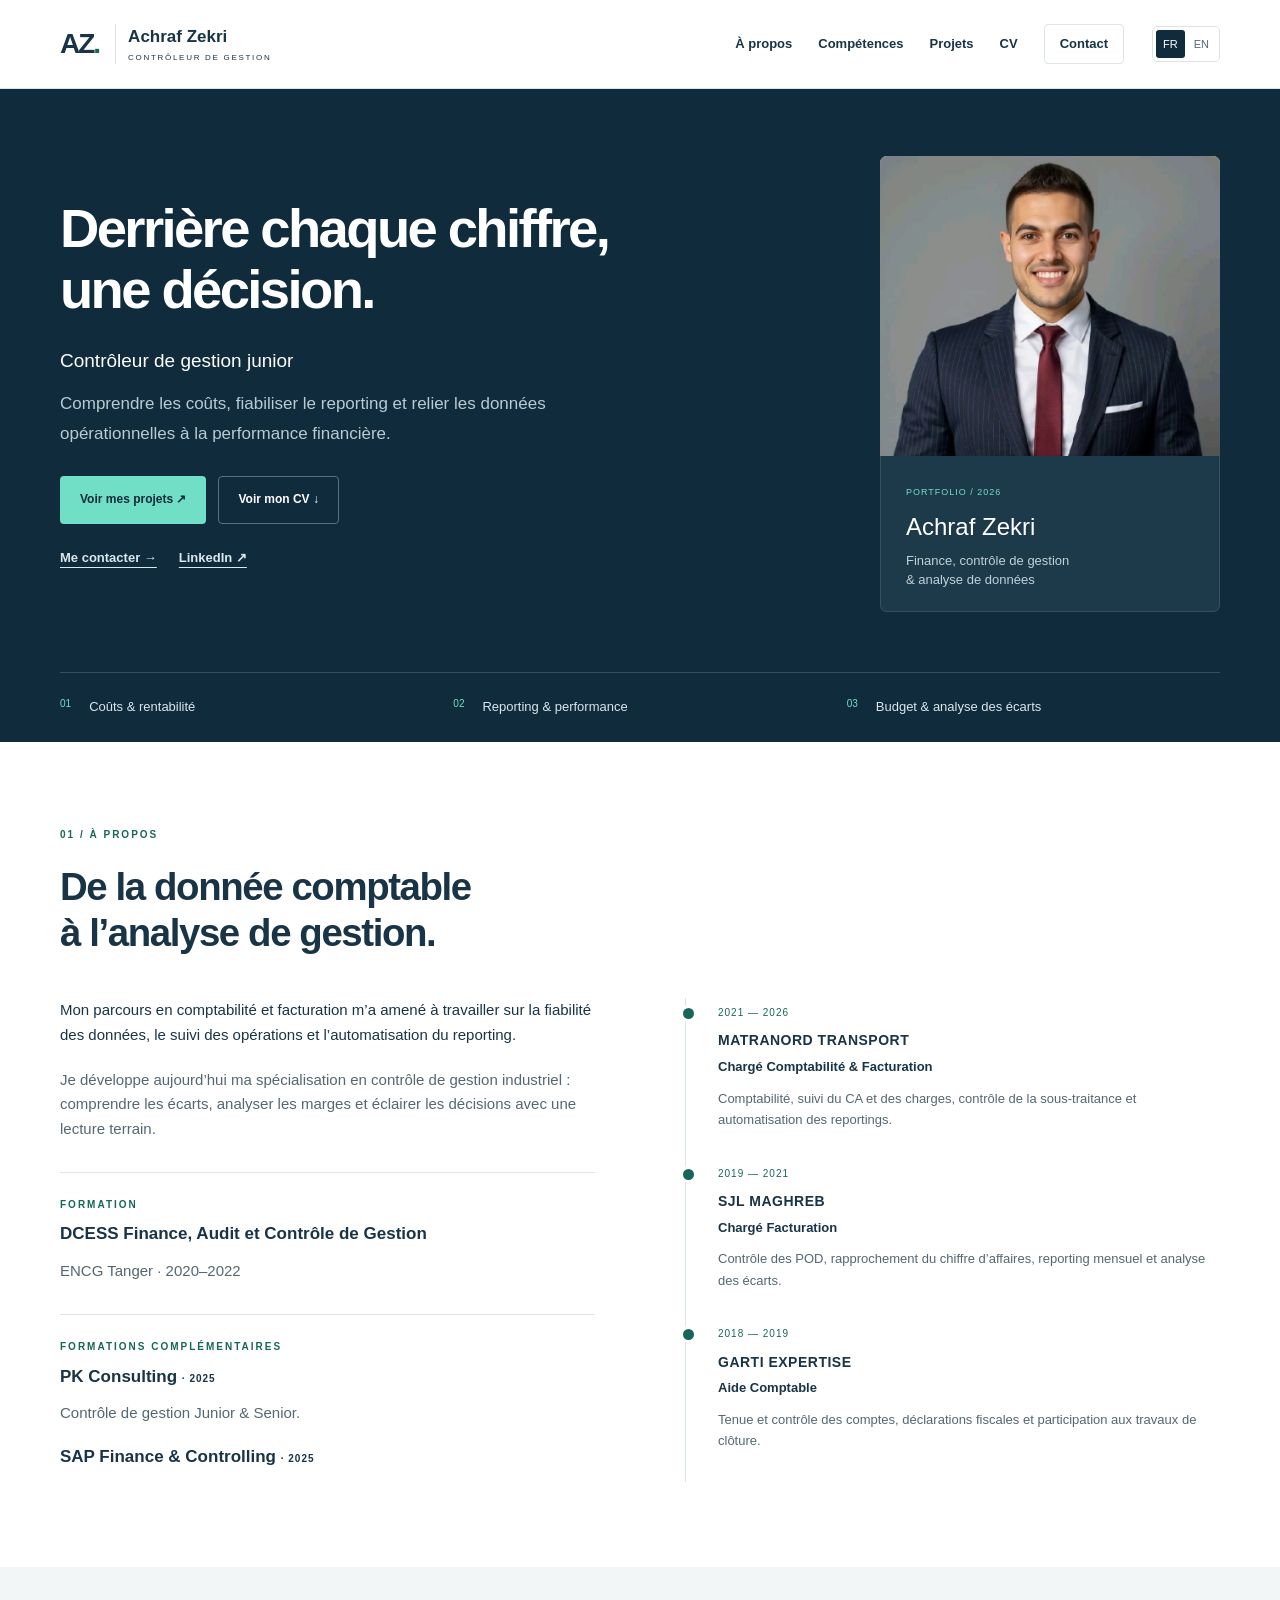
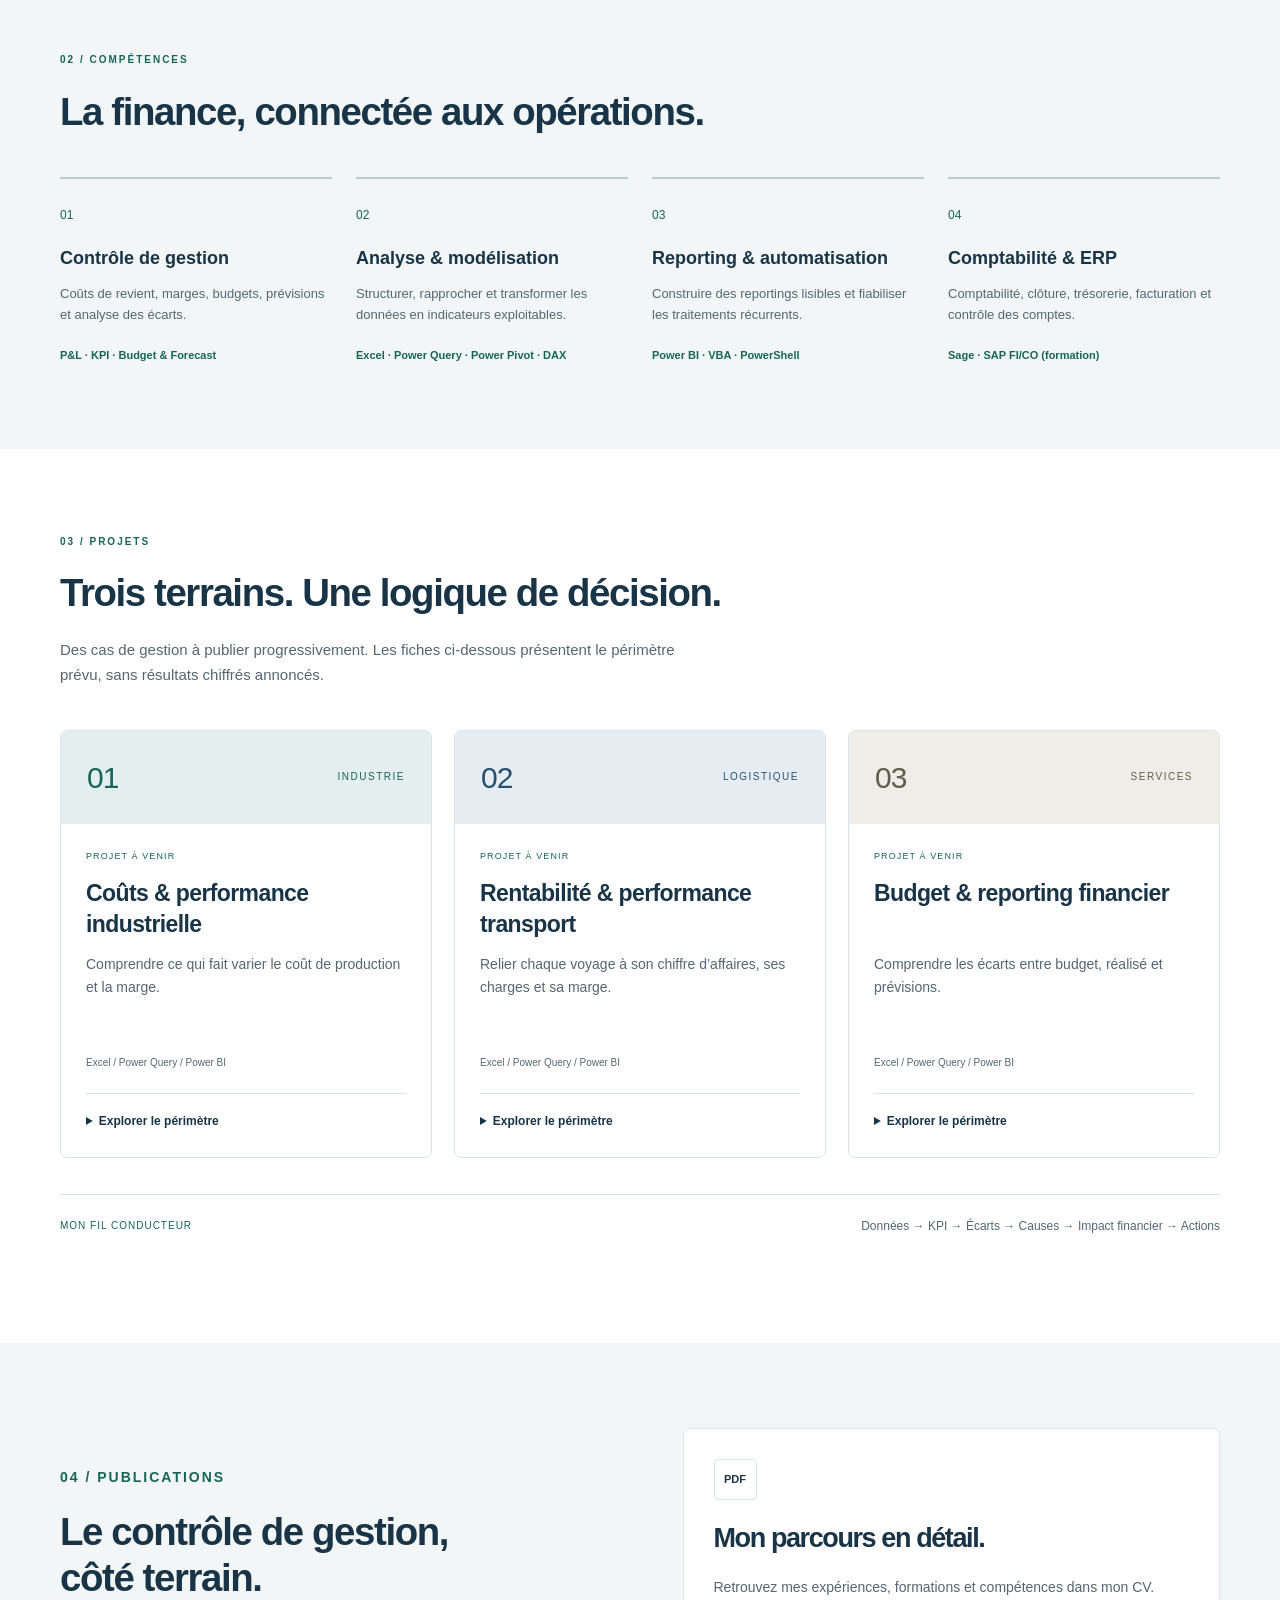
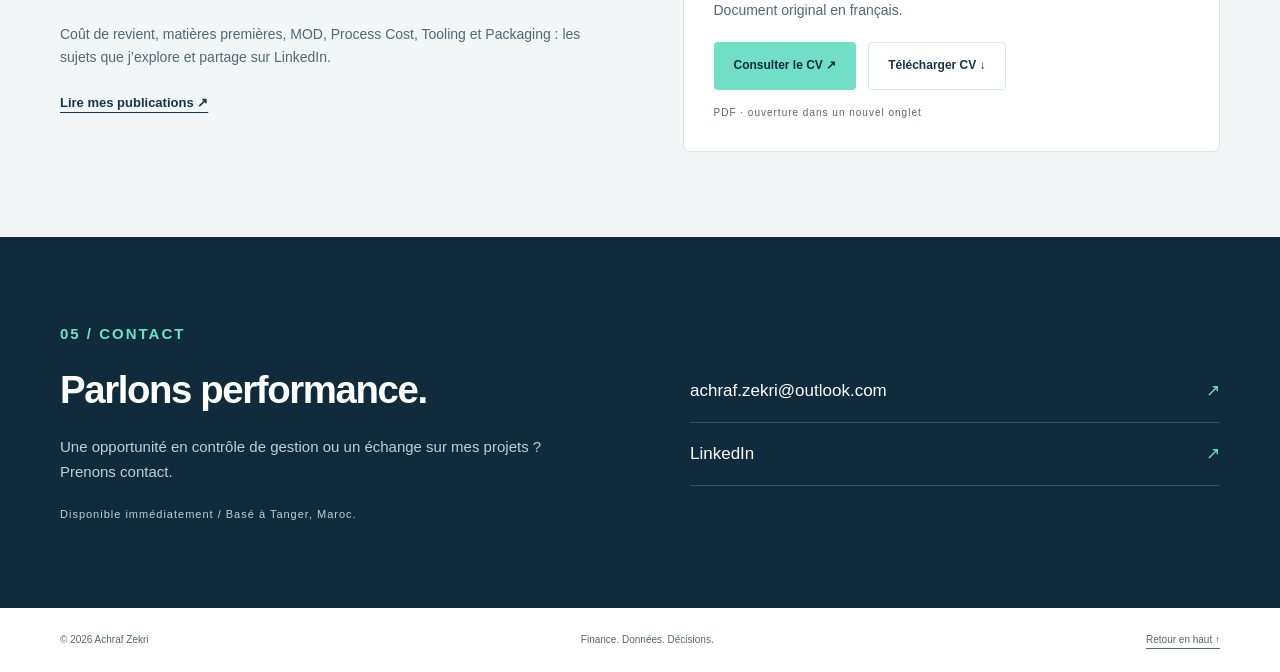
==== commit c7034fef: "Clarify training, update professional header and CV navigation in FR/EN" ====
--- a/index.html
+++ b/index.html
@@ -11,7 +11,7 @@
 <script defer src="js/translations.js"></script>
 <script defer src="js/main.js"></script></head><body><a data-i18n="skip" href="#main" class="skip" >Aller au contenu</a>
 <header>
-<div class="wrap header"><a class="brand" href="#main"><span class="monogram">AZ<span>.</span></span><span>Achraf Zekri<small>FINANCE & PERFORMANCE</small></span></a>
+<div class="wrap header"><a class="brand" href="#main"><span class="monogram">AZ<span>.</span></span><span>Achraf Zekri<small data-i18n="brandRole">CONTRÔLEUR DE GESTION</small></span></a>
 <nav id="navigation" aria-label="Navigation principale"><a data-i18n="about" href="#profil" class="" >À propos</a><a data-i18n="skills" href="#competences" class="" >Compétences</a><a data-i18n="projects" href="#projets" class="" >Projets</a><a data-i18n="resume" href="#cv" class="" >CV</a><a data-i18n="contact" href="#contact" class="nav-contact" >Contact</a></nav>
 <div class="header-controls">
 <div class="languages" role="group" aria-label="Langue / Language"><button type="button" data-lang="fr" lang="fr" aria-pressed="true">FR</button><button type="button" data-lang="en" lang="en" aria-pressed="false">EN</button></div><button class="menu" aria-expanded="false" aria-controls="navigation" type="button">Menu <span aria-hidden="true">☰</span></button></div></div></header>
@@ -19,11 +19,10 @@
 <section class="hero">
 <div class="wrap hero-grid">
 <div class="hero-copy">
-<p data-i18n="location" class="eyebrow">TANGER, MAROC · CONTRÔLE DE GESTION</p>
 <h1 data-i18n="heroTitle" >Derrière chaque chiffre,<br>une décision.</h1>
 <p data-i18n="role" class="role">Contrôleur de gestion junior</p>
 <p data-i18n="intro" class="intro">Comprendre les coûts, fiabiliser le reporting et relier les données opérationnelles à la performance financière.</p>
-<div class="actions"><a data-i18n="seeProjects" href="#projets" class="button primary" >Voir mes projets ↗</a><a data-i18n="download" href="assets/cv/ACHRAF_ZEKRI_CV_CONTROLEUR_DE_GESTION.pdf" class="button light" download data-event="cv_download">Télécharger mon CV ↓</a></div><a data-i18n="getInTouch" href="#contact" class="text-link hero-link" >Me contacter →</a><a href="https://www.linkedin.com/in/achrafzekri/" class="text-link hero-link" data-event="linkedin_click" data-location="header">LinkedIn ↗</a></div>
+<div class="actions"><a data-i18n="seeProjects" href="#projets" class="button primary" >Voir mes projets ↗</a><a data-i18n="seeCV" href="#cv" class="button light">Voir mon CV ↓</a></div><a data-i18n="getInTouch" href="#contact" class="text-link hero-link" >Me contacter →</a><a href="https://www.linkedin.com/in/achrafzekri/" class="text-link hero-link" data-event="linkedin_click" data-location="header">LinkedIn ↗</a></div>
 <div class="portrait-panel">
 <div class="portrait-frame"><img src="assets/images/portrait.jpg" alt="Achraf Zekri" width="400" height="400" fetchpriority="high"></div>
 <div class="portrait-caption"><span class="tiny">PORTFOLIO / 2026</span><strong>Achraf Zekri</strong>
@@ -44,7 +43,13 @@
 <p data-i18n="education" class="eyebrow">FORMATION</p>
 <h3 data-i18n="degree" >DCESS Finance, Audit et Contrôle de Gestion</h3>
 <p>ENCG Tanger · 2020–2022</p>
-<p data-i18n="training" >PK Consulting : contrôle de gestion Junior & Senior.<br>Formation SAP Finance & Controlling.</p></div></div>
+</div>
+<div class="education">
+<p data-i18n="additionalTraining" class="eyebrow">FORMATIONS COMPLÉMENTAIRES</p>
+<h3>PK Consulting <span class="tiny">· 2025</span></h3>
+<p data-i18n="pkTraining">Contrôle de gestion Junior & Senior.</p>
+<h3>SAP Finance & Controlling <span class="tiny">· 2025</span></h3>
+</div></div>
 <div class="timeline">
 <article><span class="tiny">2021 — 2026</span>
 <h3>MATRANORD TRANSPORT</h3><strong data-i18n="job1" >Chargé Comptabilité & Facturation</strong>
@@ -148,7 +153,7 @@
 <div id="cv" class="cv-panel"><span class="pdf-icon" aria-hidden="true">PDF</span>
 <h2 data-i18n="cvTitle" >Mon parcours en détail.</h2>
 <p data-i18n="cvText" >Retrouvez mes expériences, formations et compétences dans mon CV. Document original en français.</p>
-<div class="actions"><a data-i18n="viewCV" href="assets/cv/ACHRAF_ZEKRI_CV_CONTROLEUR_DE_GESTION.pdf" class="button primary" target="_blank" rel="noopener" data-event="cv_view">Consulter le CV ↗</a><a data-i18n="downloadCV" href="assets/cv/ACHRAF_ZEKRI_CV_CONTROLEUR_DE_GESTION.pdf" class="button outline" download data-event="cv_download">Télécharger ↓</a></div>
+<div class="actions"><a data-i18n="viewCV" href="assets/cv/ACHRAF_ZEKRI_CV_CONTROLEUR_DE_GESTION.pdf" class="button primary" target="_blank" rel="noopener" data-event="cv_view">Consulter le CV ↗</a><a data-i18n="downloadCV" href="assets/cv/ACHRAF_ZEKRI_CV_CONTROLEUR_DE_GESTION.pdf" class="button outline" download data-event="cv_download">Télécharger CV ↓</a></div>
 <p data-i18n="pdfNote" class="tiny">PDF · ouverture dans un nouvel onglet</p></div></div></section>
 <section id="contact" class="section contact">
 <div class="wrap contact-grid">
@@ -156,6 +161,6 @@
 <p data-i18n="contactLabel" class="eyebrow">05 / CONTACT</p>
 <h2 data-i18n="contactTitle" >Parlons performance.</h2>
 <p data-i18n="contactText" >Une opportunité en contrôle de gestion ou un échange sur mes projets ? Prenons contact.</p>
-<p data-i18n="contactLocation" class="tiny">Basé à Tanger, Maroc.</p></div>
-<div class="contact-links"><a href="mailto:achraf.zekri@outlook.com">achraf.zekri@outlook.com <span>↗</span></a><a href="https://www.linkedin.com/in/achrafzekri/" data-event="linkedin_click" data-location="contact">LinkedIn <span>↗</span></a><a href="https://github.com/achrafzekri">GitHub <span>↗</span></a></div></div></section></main>
+<p data-i18n="contactLocation" class="tiny">Disponible immédiatement / Basé à Tanger, Maroc.</p></div>
+<div class="contact-links"><a href="mailto:achraf.zekri@outlook.com">achraf.zekri@outlook.com <span>↗</span></a><a href="https://www.linkedin.com/in/achrafzekri/" data-event="linkedin_click" data-location="contact">LinkedIn <span>↗</span></a></div></div></section></main>
 <footer class="wrap"><span>© 2026 Achraf Zekri</span><span data-i18n="footer" >Finance. Données. Décisions.</span><a data-i18n="back" href="#main" class="" >Retour en haut ↑</a></footer></body></html>
--- a/css/style.css
+++ b/css/style.css
@@ -1,3 +1,3 @@
-:root{--navy:#102b3c;--ink:#183446;--muted:#546772;--teal:#70dfc5;--deep-teal:#176657;--line:#dbe4e7;--pale:#f2f6f6;--white:#fff}*{box-sizing:border-box}html{scroll-behavior:smooth;scroll-padding-top:105px}body{margin:0;color:var(--ink);background:white;font:16px/1.65 'Segoe UI',Arial,sans-serif}a{color:inherit;text-underline-offset:5px}button{font:inherit;cursor:pointer}a,button,summary{ -webkit-tap-highlight-color:transparent}a:focus-visible,button:focus-visible,summary:focus-visible{outline:3px solid #228a77;outline-offset:5px}.wrap{width:min(1160px,calc(100% - 80px));margin:auto}header{position:sticky;top:0;background:rgba(255,255,255,.97);z-index:10;border-bottom:1px solid var(--line)}.header{display:flex;align-items:center;gap:28px;min-height:88px}.brand{display:flex;align-items:center;gap:12px;text-decoration:none;font-weight:650;font-size:17px;line-height:1.4}.brand small{display:block;font-size:8px;letter-spacing:1.7px;margin-top:4px;font-weight:500}.monogram{font-size:28px;font-weight:750;letter-spacing:-2px;border-right:1px solid var(--line);padding-right:16px}.monogram span{color:var(--deep-teal)}nav{margin-left:auto;display:flex;gap:26px;align-items:center}nav a{font-size:13px;font-weight:550;text-decoration:none}nav a:hover{color:var(--deep-teal)}.nav-contact{padding:8px 15px;border:1px solid var(--line);border-radius:4px}.header-controls{display:flex;gap:12px;align-items:center}.languages{display:flex;border:1px solid var(--line);border-radius:5px;padding:3px;gap:2px}.languages button{border:0;background:transparent;font-size:11px;padding:5px 7px;border-radius:3px;color:var(--muted)}.languages button[aria-pressed=true]{background:var(--navy);color:white}.menu{display:none}.hero{background:var(--navy);color:white;padding:67px 0 0}.hero-grid{display:grid;grid-template-columns:1.55fr 1fr;align-items:center;gap:84px;padding-bottom:60px}.eyebrow{font-size:10px;letter-spacing:2px;font-weight:700;color:var(--deep-teal);margin:0 0 20px}.hero .eyebrow,.contact .eyebrow{color:var(--teal)}h1{font-size:clamp(38px,4.25vw,58px);font-weight:550;letter-spacing:-2.6px;line-height:1.13;margin:0 0 25px}h2{font-size:clamp(28px,3vw,39px);font-weight:550;line-height:1.2;letter-spacing:-1.4px;margin:0 0 22px}h3{font-size:20px;line-height:1.35;font-weight:600;margin:0 0 13px}p{margin:0 0 20px;color:var(--muted)}.role{color:white;font-size:19px;margin-bottom:12px}.intro{font-size:17px;line-height:1.75;color:#b9cbd3;max-width:525px;margin-bottom:28px}.actions{display:flex;flex-wrap:wrap;gap:12px}.button{display:inline-flex;justify-content:center;align-items:center;padding:13px 19px;text-decoration:none;border-radius:4px;font-size:12px;font-weight:650;border:1px solid transparent;transition:background .2s,transform .2s}.button:hover{transform:translateY(-2px)}.primary{background:var(--teal);color:var(--navy)}.primary:hover{background:#94ead7}.light{color:#fff;border-color:#59717f;background:transparent}.light:hover{background:#244454}.outline{border-color:var(--line);background:white}.text-link{font-size:13px;font-weight:600}.hero-link{display:inline-block;margin-top:23px;color:#d9e8ed}.portrait-panel{position:relative;max-width:340px;justify-self:end;width:100%}.portrait-frame{background:#dce3df;overflow:hidden;border-radius:7px 7px 0 0}.portrait-frame img{display:block;width:100%;height:300px;object-fit:cover;object-position:center 35%}.portrait-caption{padding:21px 25px;background:#1c3a4a;border-radius:0 0 7px 7px;border:1px solid #365261;border-top:0}.portrait-caption strong{display:block;font-size:24px;font-weight:500;margin:4px 0}.portrait-caption p{font-size:13px;line-height:1.5;color:#c2d1d8;margin:0}.tiny{font-size:10px;letter-spacing:1px}.portrait-caption .tiny{color:var(--teal);font-size:9px}.focus-strip{border-top:1px solid #355060;display:grid;grid-template-columns:repeat(3,1fr);padding-top:23px;padding-bottom:25px;gap:20px;font-size:13px;color:#dce6eb}.focus-strip div{display:flex;gap:18px}.focus-strip div>span:first-child{font-size:10px;color:var(--teal)}.section{padding-top:85px;padding-bottom:85px}.section-heading{max-width:760px;margin-bottom:42px}.section-heading>p:last-child:not(.eyebrow){font-size:15px;max-width:650px}.about-grid{display:grid;grid-template-columns:1fr 1fr;gap:90px}.lead{font-size:18px;color:var(--ink)}.about-grid p{font-size:15px}.education{border-top:1px solid var(--line);padding-top:24px;margin-top:30px}.education h3{font-size:17px}.education .eyebrow{font-size:10px;margin-bottom:10px}.timeline{border-left:1px solid var(--line);padding-left:32px}.timeline article{position:relative;padding-bottom:28px}.timeline article:last-child{padding-bottom:0}.timeline article:before{content:'';position:absolute;left:-38px;top:7px;border:3px solid white;background:var(--deep-teal);width:11px;height:11px;border-radius:50%}.timeline .tiny{color:var(--deep-teal);font-size:10px}.timeline h3{font-size:14px;margin:7px 0 3px;letter-spacing:.5px}.timeline strong{font-size:13px;font-weight:550}.timeline p{font-size:13px;margin:8px 0 0}.pale{background:var(--pale)}.skills-grid{display:grid;grid-template-columns:repeat(4,1fr);gap:24px}.skill{border-top:2px solid #b6cdca;padding-top:22px}.skill-number{display:inline-block;font-size:12px;color:var(--deep-teal);margin-bottom:20px}.skill h3{font-size:18px}.skill p{font-size:13px}.tool-line{font-size:11px;color:var(--deep-teal);font-weight:600}.projects{display:grid;grid-template-columns:repeat(3,1fr);gap:22px;align-items:start}.project{border:1px solid var(--line);border-radius:7px;overflow:hidden}.project-top{background:#e4eeee;display:flex;justify-content:space-between;align-items:center;padding:22px 26px;color:var(--deep-teal);font-size:10px;letter-spacing:1.5px}.project-top>span:first-child{font-size:30px;font-weight:300;letter-spacing:-1px}.project:nth-child(2) .project-top{background:#e5ecf2;color:#28506c}.project:nth-child(3) .project-top{background:#eeede7;color:#605d4c}.project-body{padding:25px}.status{font-size:9px;letter-spacing:1.1px;color:var(--deep-teal);margin-bottom:14px}.project h3{font-size:23px;letter-spacing:-.6px;min-height:62px}.project p:not(.status){font-size:14px;min-height:70px}.project-tools{font-size:10px;color:var(--muted);padding:12px 0 21px}details{border-top:1px solid var(--line)}summary{padding-top:18px;font-size:12px;font-weight:650;cursor:pointer}dl{font-size:12px;margin-bottom:0}dt{font-weight:650;margin:16px 0 5px}dd{margin:0;color:var(--muted)}.method-strip{display:flex;justify-content:space-between;align-items:center;gap:25px;margin-top:36px;padding:22px 0;border-top:1px solid var(--line)}.method-strip .tiny{color:var(--deep-teal);white-space:nowrap}.method-strip p{font-size:12px;margin:0}.resource-grid{display:grid;grid-template-columns:1fr 1fr;gap:85px;align-items:center}.resource-grid p{font-size:14px}.cv-panel{padding:30px;border:1px solid var(--line);background:white;border-radius:7px}.cv-panel h2{font-size:27px}.pdf-icon{display:block;border:1px solid var(--line);border-radius:4px;width:43px;padding:10px 0;text-align:center;font-size:11px;font-weight:650;margin-bottom:22px}.cv-panel .tiny{font-size:10px;margin:15px 0 0}.contact{background:var(--navy);color:white}.contact-grid{display:grid;grid-template-columns:1fr 1fr;gap:100px;align-items:center}.contact p{color:#bed0d9;font-size:15px}.contact .tiny{font-size:11px;margin-bottom:0}.contact-links a{display:flex;justify-content:space-between;text-decoration:none;border-bottom:1px solid #3a5362;padding:17px 0;font-size:17px;gap:10px;overflow-wrap:anywhere}.contact-links a span{color:var(--teal)}footer{display:flex;justify-content:space-between;padding-top:24px;padding-bottom:24px;font-size:10px;color:var(--muted)}.skip{position:fixed;top:-100px;left:20px;background:white;color:var(--navy);padding:12px;z-index:20}.skip:focus{top:10px}#cv,#publications{scroll-margin-top:110px}@media(max-width:1050px){.header{gap:15px}nav{gap:16px}.brand small{display:none}.hero-grid{gap:45px}.skills-grid{grid-template-columns:repeat(2,1fr)}.about-grid,.resource-grid,.contact-grid{gap:50px}}@media(max-width:800px){.wrap{width:calc(100% - 40px)}.header{min-height:75px;flex-wrap:wrap;justify-content:space-between}.brand{font-size:15px}.monogram{font-size:25px}.header-controls{margin-left:auto}.menu{display:block;background:white;border:1px solid var(--line);border-radius:4px;padding:6px 9px;font-size:11px}nav{display:flex;order:3;width:100%;margin:0;padding:10px 0 18px;justify-content:space-between;flex-wrap:wrap;gap:16px}html.js nav{display:none}html.js nav.open{display:flex}.hero{padding-top:45px}.hero-grid{grid-template-columns:1fr;gap:36px;padding-bottom:35px}h1{font-size:46px;letter-spacing:-2px}.hero-copy{max-width:620px}.portrait-panel{justify-self:start;max-width:100%;display:flex;align-items:stretch}.portrait-frame{border-radius:5px 0 0 5px;width:145px;flex-shrink:0}.portrait-frame img{height:160px}.portrait-caption{border:1px solid #365261;border-radius:0 5px 5px 0;flex:1;display:flex;flex-direction:column;justify-content:center}.portrait-caption strong{font-size:21px}.focus-strip{font-size:11px;gap:15px}.focus-strip div{gap:9px}.section{padding-top:55px;padding-bottom:55px}.about-grid,.resource-grid,.contact-grid{grid-template-columns:1fr;gap:35px}.projects{grid-template-columns:1fr}.project h3,.project p:not(.status){min-height:0}.project-top{padding:15px 25px}.project-body{padding:24px}.method-strip{flex-direction:column;align-items:start;gap:12px}.section-heading{margin-bottom:28px}.contact-links a{font-size:17px}}@media(max-width:430px){h1{font-size:39px}.skills-grid{grid-template-columns:1fr}.focus-strip{grid-template-columns:1fr;gap:10px}.portrait-frame{width:115px}.portrait-caption{padding:17px}.portrait-caption strong{font-size:19px}.portrait-caption p{font-size:12px}.languages button{padding:5px 6px}.brand{gap:7px}.monogram{padding-right:10px}.header-controls{gap:7px}.cv-panel{padding:24px}footer{flex-wrap:wrap;gap:14px}.contact-links a{font-size:15px}}@media(prefers-reduced-motion:reduce){html{scroll-behavior:auto}.button{transition:none}.button:hover{transform:none}}
+:root{--navy:#102b3c;--ink:#183446;--muted:#546772;--teal:#70dfc5;--deep-teal:#176657;--line:#dbe4e7;--pale:#f2f6f6;--white:#fff}*{box-sizing:border-box}html{scroll-behavior:smooth;scroll-padding-top:105px}body{margin:0;color:var(--ink);background:white;font:16px/1.65 'Segoe UI',Arial,sans-serif}a{color:inherit;text-underline-offset:5px}button{font:inherit;cursor:pointer}a,button,summary{ -webkit-tap-highlight-color:transparent}a:focus-visible,button:focus-visible,summary:focus-visible{outline:3px solid #228a77;outline-offset:5px}.wrap{width:min(1160px,calc(100% - 80px));margin:auto}header{position:sticky;top:0;background:rgba(255,255,255,.97);z-index:10;border-bottom:1px solid var(--line)}.header{display:flex;align-items:center;gap:28px;min-height:88px}.brand{display:flex;align-items:center;gap:12px;text-decoration:none;font-weight:650;font-size:17px;line-height:1.4}.brand small{display:block;font-size:8px;letter-spacing:1.7px;margin-top:4px;font-weight:500}.monogram{font-size:28px;font-weight:750;letter-spacing:-2px;border-right:1px solid var(--line);padding-right:16px}.monogram span{color:var(--deep-teal)}nav{margin-left:auto;display:flex;gap:26px;align-items:center}nav a{font-size:13px;font-weight:550;text-decoration:none}nav a:hover{color:var(--deep-teal)}.nav-contact{padding:8px 15px;border:1px solid var(--line);border-radius:4px}.header-controls{display:flex;gap:12px;align-items:center}.languages{display:flex;border:1px solid var(--line);border-radius:5px;padding:3px;gap:2px}.languages button{border:0;background:transparent;font-size:11px;padding:5px 7px;border-radius:3px;color:var(--muted)}.languages button[aria-pressed=true]{background:var(--navy);color:white}.menu{display:none}.hero{background:var(--navy);color:white;padding:67px 0 0}.hero-grid{display:grid;grid-template-columns:1.55fr 1fr;align-items:center;gap:84px;padding-bottom:60px}.eyebrow{font-size:10px;letter-spacing:2px;font-weight:700;color:var(--deep-teal);margin:0 0 20px}.hero .eyebrow,.contact .eyebrow{color:var(--teal)}h1{font-size:clamp(38px,4.25vw,58px);font-weight:550;letter-spacing:-2.6px;line-height:1.13;margin:0 0 25px}h2{font-size:clamp(28px,3vw,39px);font-weight:550;line-height:1.2;letter-spacing:-1.4px;margin:0 0 22px}h3{font-size:20px;line-height:1.35;font-weight:600;margin:0 0 13px}p{margin:0 0 20px;color:var(--muted)}.role{color:white;font-size:19px;margin-bottom:12px}.intro{font-size:17px;line-height:1.75;color:#b9cbd3;max-width:525px;margin-bottom:28px}.actions{display:flex;flex-wrap:wrap;gap:12px}.button{display:inline-flex;justify-content:center;align-items:center;padding:13px 19px;text-decoration:none;border-radius:4px;font-size:12px;font-weight:650;border:1px solid transparent;transition:background .2s,transform .2s}.button:hover{transform:translateY(-2px)}.primary{background:var(--teal);color:var(--navy)}.primary:hover{background:#94ead7}.light{color:#fff;border-color:#59717f;background:transparent}.light:hover{background:#244454}.outline{border-color:var(--line);background:white}.text-link{font-size:13px;font-weight:600}.hero-link{display:inline-block;margin-top:23px;color:#d9e8ed}.portrait-panel{position:relative;max-width:340px;justify-self:end;width:100%}.portrait-frame{background:#dce3df;overflow:hidden;border-radius:7px 7px 0 0}.portrait-frame img{display:block;width:100%;height:300px;object-fit:cover;object-position:center 35%}.portrait-caption{padding:21px 25px;background:#1c3a4a;border-radius:0 0 7px 7px;border:1px solid #365261;border-top:0}.portrait-caption strong{display:block;font-size:24px;font-weight:500;margin:4px 0}.portrait-caption p{font-size:13px;line-height:1.5;color:#c2d1d8;margin:0}.tiny{font-size:10px;letter-spacing:1px}.portrait-caption .tiny{color:var(--teal);font-size:9px}.focus-strip{border-top:1px solid #355060;display:grid;grid-template-columns:repeat(3,1fr);padding-top:23px;padding-bottom:25px;gap:20px;font-size:13px;color:#dce6eb}.focus-strip div{display:flex;gap:18px}.focus-strip div>span:first-child{font-size:10px;color:var(--teal)}.section{padding-top:85px;padding-bottom:85px}.section-heading{max-width:760px;margin-bottom:42px}.section-heading>p:last-child:not(.eyebrow){font-size:15px;max-width:650px}.about-grid{display:grid;grid-template-columns:1fr 1fr;gap:90px}.lead{font-size:18px;color:var(--ink)}.about-grid p{font-size:15px}.education{border-top:1px solid var(--line);padding-top:24px;margin-top:30px}.education h3{font-size:17px}.education .eyebrow{font-size:10px;margin-bottom:10px}.timeline{border-left:1px solid var(--line);padding-left:32px}.timeline article{position:relative;padding-bottom:28px}.timeline article:last-child{padding-bottom:0}.timeline article:before{content:'';position:absolute;left:-38px;top:7px;border:3px solid white;background:var(--deep-teal);width:11px;height:11px;border-radius:50%}.timeline .tiny{color:var(--deep-teal);font-size:10px}.timeline h3{font-size:14px;margin:7px 0 3px;letter-spacing:.5px}.timeline strong{font-size:13px;font-weight:550}.timeline p{font-size:13px;margin:8px 0 0}.pale{background:var(--pale)}.skills-grid{display:grid;grid-template-columns:repeat(4,1fr);gap:24px}.skill{border-top:2px solid #b6cdca;padding-top:22px}.skill-number{display:inline-block;font-size:12px;color:var(--deep-teal);margin-bottom:20px}.skill h3{font-size:18px}.skill p{font-size:13px}.tool-line{font-size:11px;color:var(--deep-teal);font-weight:600}.projects{display:grid;grid-template-columns:repeat(3,1fr);gap:22px;align-items:start}.project{border:1px solid var(--line);border-radius:7px;overflow:hidden}.project-top{background:#e4eeee;display:flex;justify-content:space-between;align-items:center;padding:22px 26px;color:var(--deep-teal);font-size:10px;letter-spacing:1.5px}.project-top>span:first-child{font-size:30px;font-weight:300;letter-spacing:-1px}.project:nth-child(2) .project-top{background:#e5ecf2;color:#28506c}.project:nth-child(3) .project-top{background:#eeede7;color:#605d4c}.project-body{padding:25px}.status{font-size:9px;letter-spacing:1.1px;color:var(--deep-teal);margin-bottom:14px}.project h3{font-size:23px;letter-spacing:-.6px;min-height:62px}.project p:not(.status){font-size:14px;min-height:70px}.project-tools{font-size:10px;color:var(--muted);padding:12px 0 21px}details{border-top:1px solid var(--line)}summary{padding-top:18px;font-size:12px;font-weight:650;cursor:pointer}dl{font-size:12px;margin-bottom:0}dt{font-weight:650;margin:16px 0 5px}dd{margin:0;color:var(--muted)}.method-strip{display:flex;justify-content:space-between;align-items:center;gap:25px;margin-top:36px;padding:22px 0;border-top:1px solid var(--line)}.method-strip .tiny{color:var(--deep-teal);white-space:nowrap}.method-strip p{font-size:12px;margin:0}.resource-grid{display:grid;grid-template-columns:1fr 1fr;gap:85px;align-items:center}.resource-grid p{font-size:14px}.cv-panel{padding:30px;border:1px solid var(--line);background:white;border-radius:7px}.cv-panel h2{font-size:27px}.pdf-icon{display:block;border:1px solid var(--line);border-radius:4px;width:43px;padding:10px 0;text-align:center;font-size:11px;font-weight:650;margin-bottom:22px}.cv-panel .tiny{font-size:10px;margin:15px 0 0}.contact{background:var(--navy);color:white}.contact-grid{display:grid;grid-template-columns:1fr 1fr;gap:100px;align-items:center}.contact p{color:#bed0d9;font-size:15px}.contact .tiny{font-size:11px;margin-bottom:0}.contact-links a{display:flex;justify-content:space-between;text-decoration:none;border-bottom:1px solid #3a5362;padding:17px 0;font-size:17px;gap:10px;overflow-wrap:anywhere}.contact-links a span{color:var(--teal)}footer{display:flex;justify-content:space-between;padding-top:24px;padding-bottom:24px;font-size:10px;color:var(--muted)}.skip{position:fixed;top:-100px;left:20px;background:white;color:var(--navy);padding:12px;z-index:20}.skip:focus{top:10px}#cv,#publications{scroll-margin-top:110px}@media(max-width:1050px){.header{gap:15px}nav{gap:16px}.brand small{font-size:7px;letter-spacing:1px}.hero-grid{gap:45px}.skills-grid{grid-template-columns:repeat(2,1fr)}.about-grid,.resource-grid,.contact-grid{gap:50px}}@media(max-width:800px){.wrap{width:calc(100% - 40px)}.header{min-height:75px;flex-wrap:wrap;justify-content:space-between}.brand{font-size:15px}.monogram{font-size:25px}.header-controls{margin-left:auto}.menu{display:block;background:white;border:1px solid var(--line);border-radius:4px;padding:6px 9px;font-size:11px}nav{display:flex;order:3;width:100%;margin:0;padding:10px 0 18px;justify-content:space-between;flex-wrap:wrap;gap:16px}html.js nav{display:none}html.js nav.open{display:flex}.hero{padding-top:45px}.hero-grid{grid-template-columns:1fr;gap:36px;padding-bottom:35px}h1{font-size:46px;letter-spacing:-2px}.hero-copy{max-width:620px}.portrait-panel{justify-self:start;max-width:100%;display:flex;align-items:stretch}.portrait-frame{border-radius:5px 0 0 5px;width:145px;flex-shrink:0}.portrait-frame img{height:160px}.portrait-caption{border:1px solid #365261;border-radius:0 5px 5px 0;flex:1;display:flex;flex-direction:column;justify-content:center}.portrait-caption strong{font-size:21px}.focus-strip{font-size:11px;gap:15px}.focus-strip div{gap:9px}.section{padding-top:55px;padding-bottom:55px}.about-grid,.resource-grid,.contact-grid{grid-template-columns:1fr;gap:35px}.projects{grid-template-columns:1fr}.project h3,.project p:not(.status){min-height:0}.project-top{padding:15px 25px}.project-body{padding:24px}.method-strip{flex-direction:column;align-items:start;gap:12px}.section-heading{margin-bottom:28px}.contact-links a{font-size:17px}}@media(max-width:430px){h1{font-size:39px}.skills-grid{grid-template-columns:1fr}.focus-strip{grid-template-columns:1fr;gap:10px}.portrait-frame{width:115px}.portrait-caption{padding:17px}.portrait-caption strong{font-size:19px}.portrait-caption p{font-size:12px}.languages button{padding:5px 6px}.brand{gap:7px}.monogram{padding-right:10px}.header-controls{gap:7px}.cv-panel{padding:24px}footer{flex-wrap:wrap;gap:14px}.contact-links a{font-size:15px}}@media(prefers-reduced-motion:reduce){html{scroll-behavior:auto}.button{transition:none}.button:hover{transform:none}}
 
 .hero-link + .hero-link{margin-left:22px}
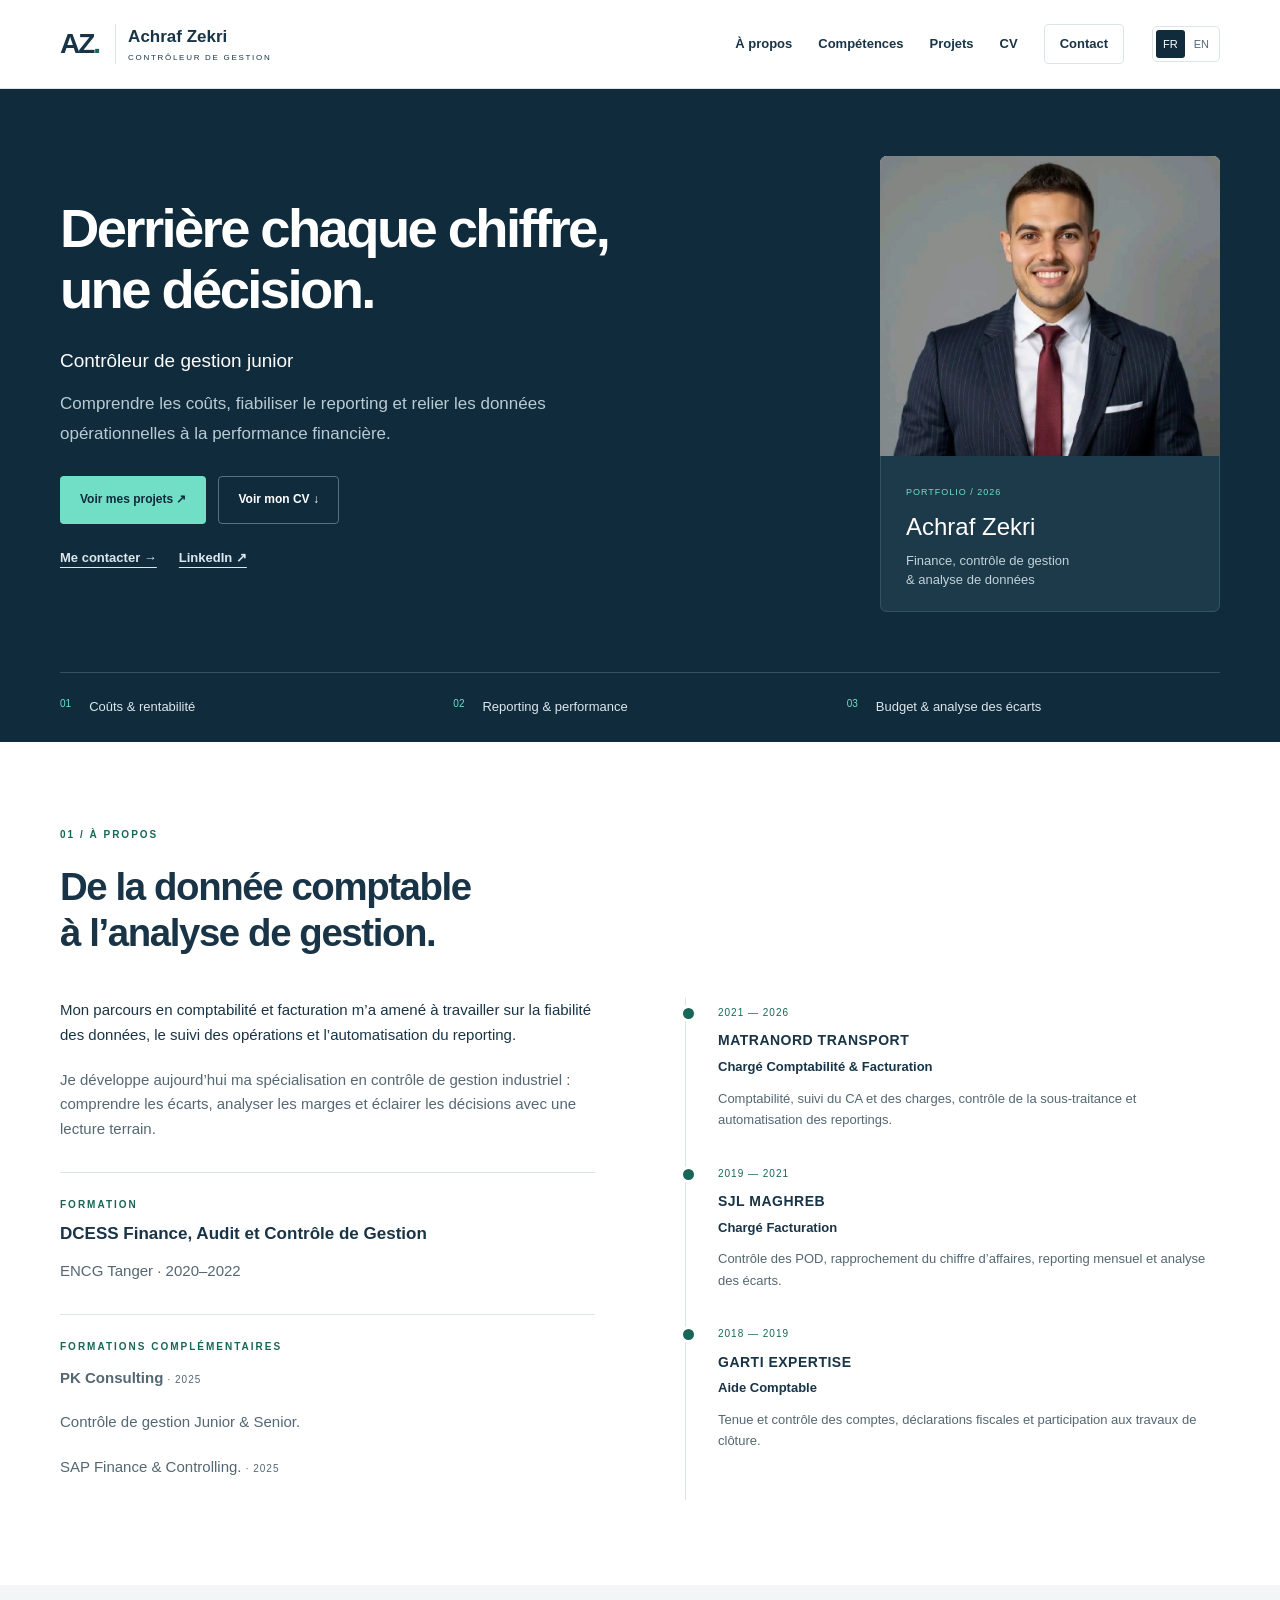
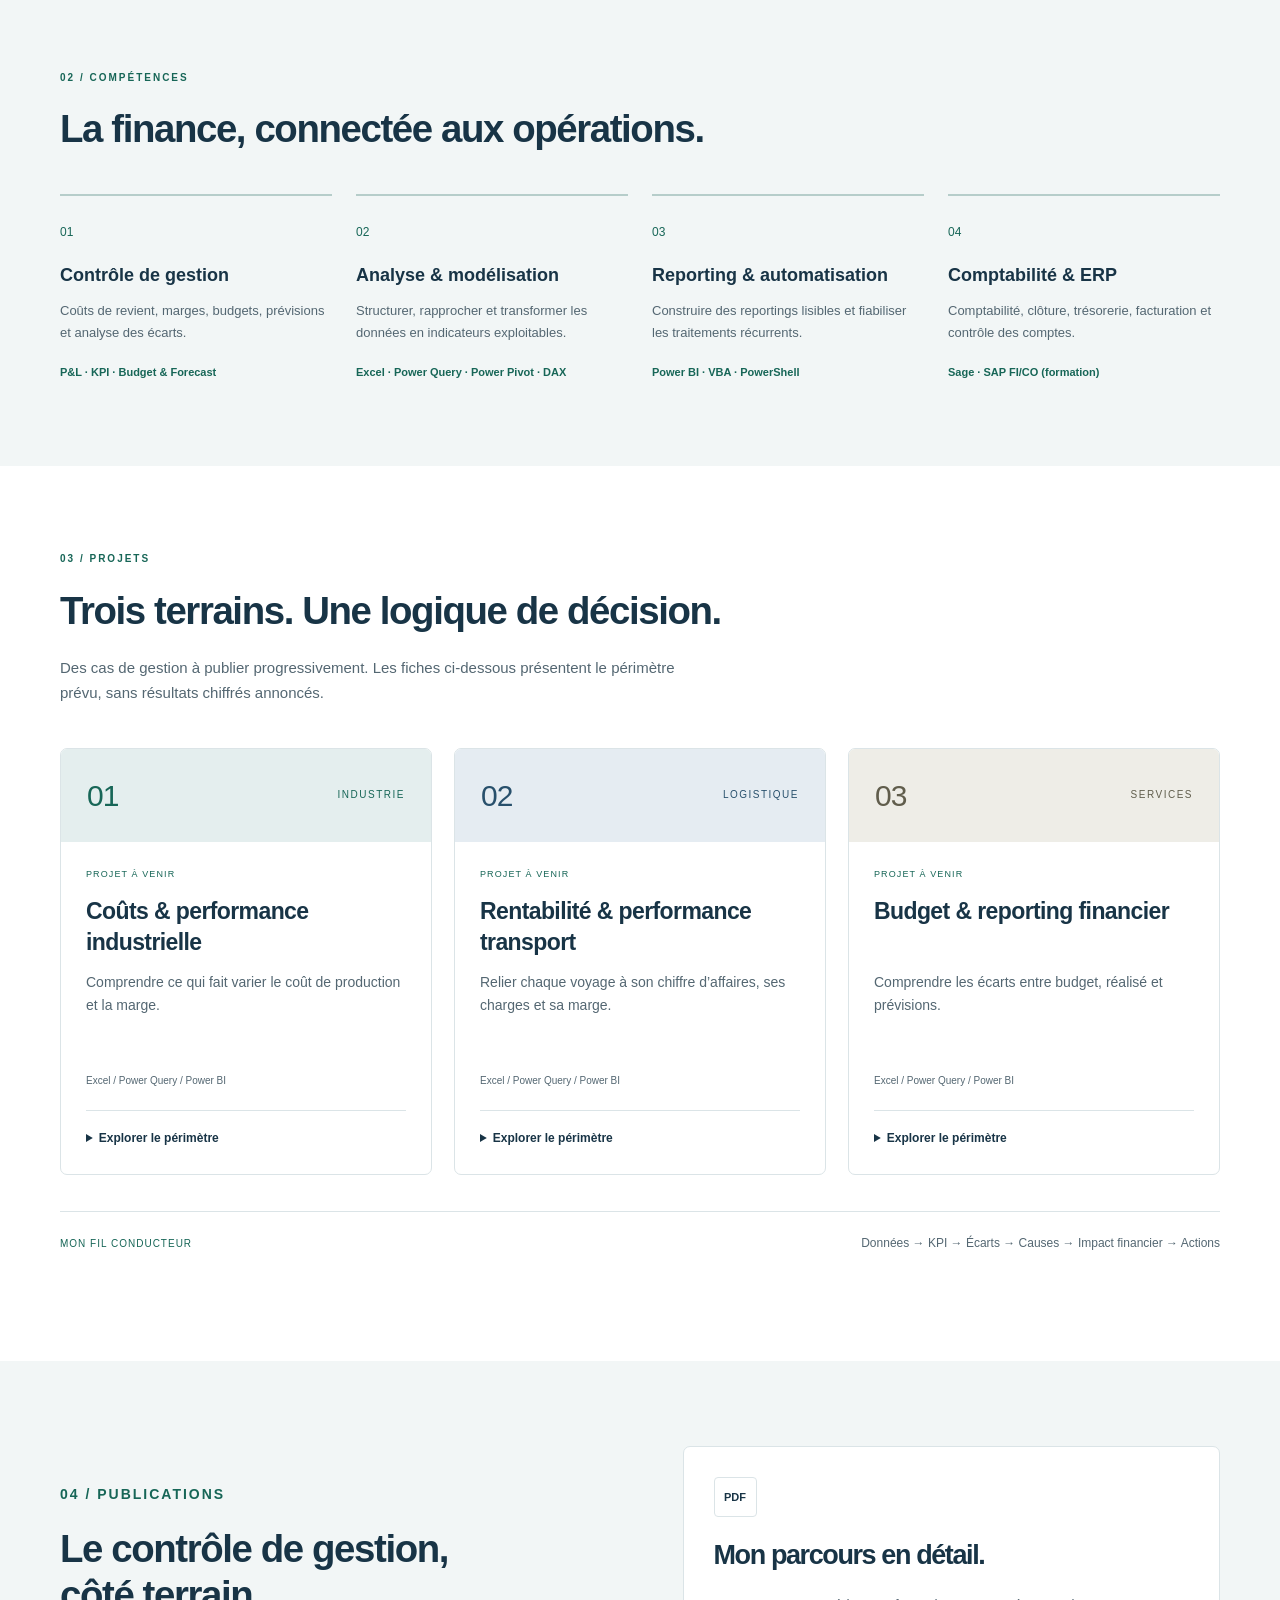
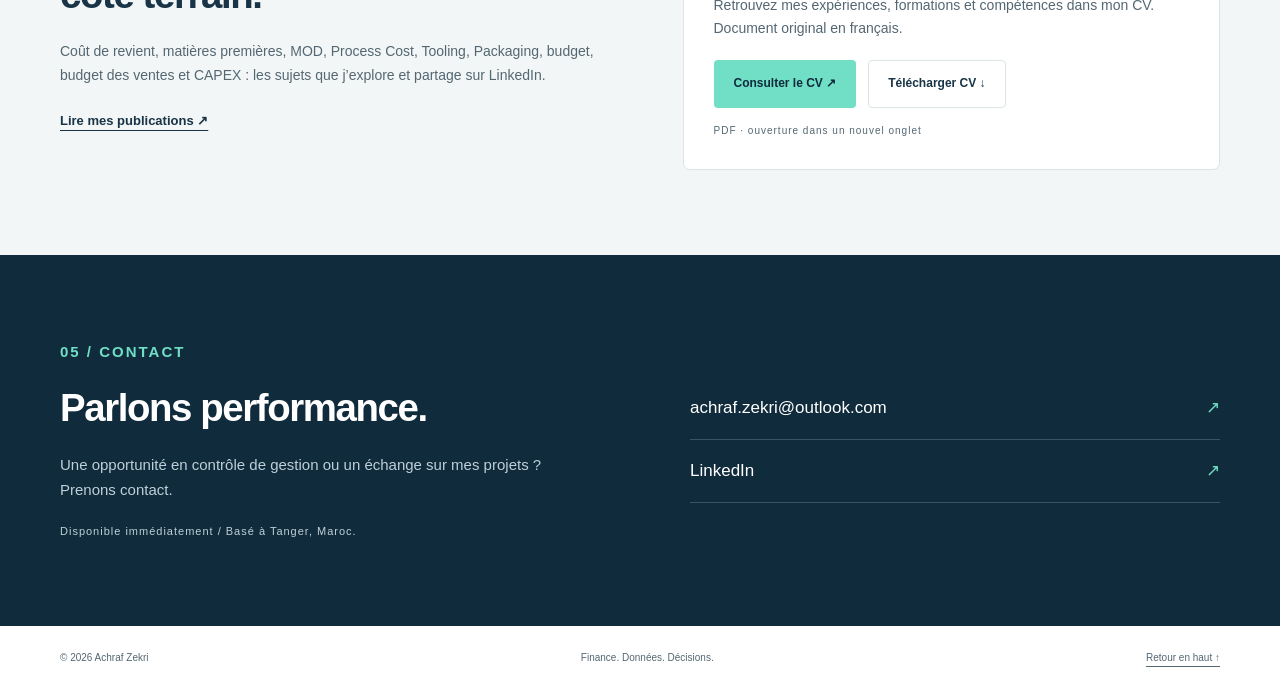
==== commit 51286838: "Refine complementary training typography and add budget topics to publications" ====
--- a/index.html
+++ b/index.html
@@ -46,9 +46,9 @@
 </div>
 <div class="education">
 <p data-i18n="additionalTraining" class="eyebrow">FORMATIONS COMPLÉMENTAIRES</p>
-<h3>PK Consulting <span class="tiny">· 2025</span></h3>
+<p><strong>PK Consulting</strong> <span class="tiny">· 2025</span></p>
 <p data-i18n="pkTraining">Contrôle de gestion Junior & Senior.</p>
-<h3>SAP Finance & Controlling <span class="tiny">· 2025</span></h3>
+<p>SAP Finance & Controlling. <span class="tiny">· 2025</span></p>
 </div></div>
 <div class="timeline">
 <article><span class="tiny">2021 — 2026</span>
@@ -149,7 +149,7 @@
 <div id="publications">
 <p data-i18n="publicationLabel" class="eyebrow">04 / PUBLICATIONS</p>
 <h2 data-i18n="publicationTitle" >Le contrôle de gestion,<br>côté terrain.</h2>
-<p data-i18n="publicationText" >Coût de revient, matières premières, MOD, Process Cost, Tooling et Packaging : les sujets que j’explore et partage sur LinkedIn.</p><a data-i18n="publicationLink" href="https://www.linkedin.com/in/achrafzekri/" class="text-link" data-event="linkedin_click" data-location="publications">Lire mes publications ↗</a></div>
+<p data-i18n="publicationText" >Coût de revient, matières premières, MOD, Process Cost, Tooling, Packaging, budget, budget des ventes et CAPEX : les sujets que j’explore et partage sur LinkedIn.</p><a data-i18n="publicationLink" href="https://www.linkedin.com/in/achrafzekri/" class="text-link" data-event="linkedin_click" data-location="publications">Lire mes publications ↗</a></div>
 <div id="cv" class="cv-panel"><span class="pdf-icon" aria-hidden="true">PDF</span>
 <h2 data-i18n="cvTitle" >Mon parcours en détail.</h2>
 <p data-i18n="cvText" >Retrouvez mes expériences, formations et compétences dans mon CV. Document original en français.</p>
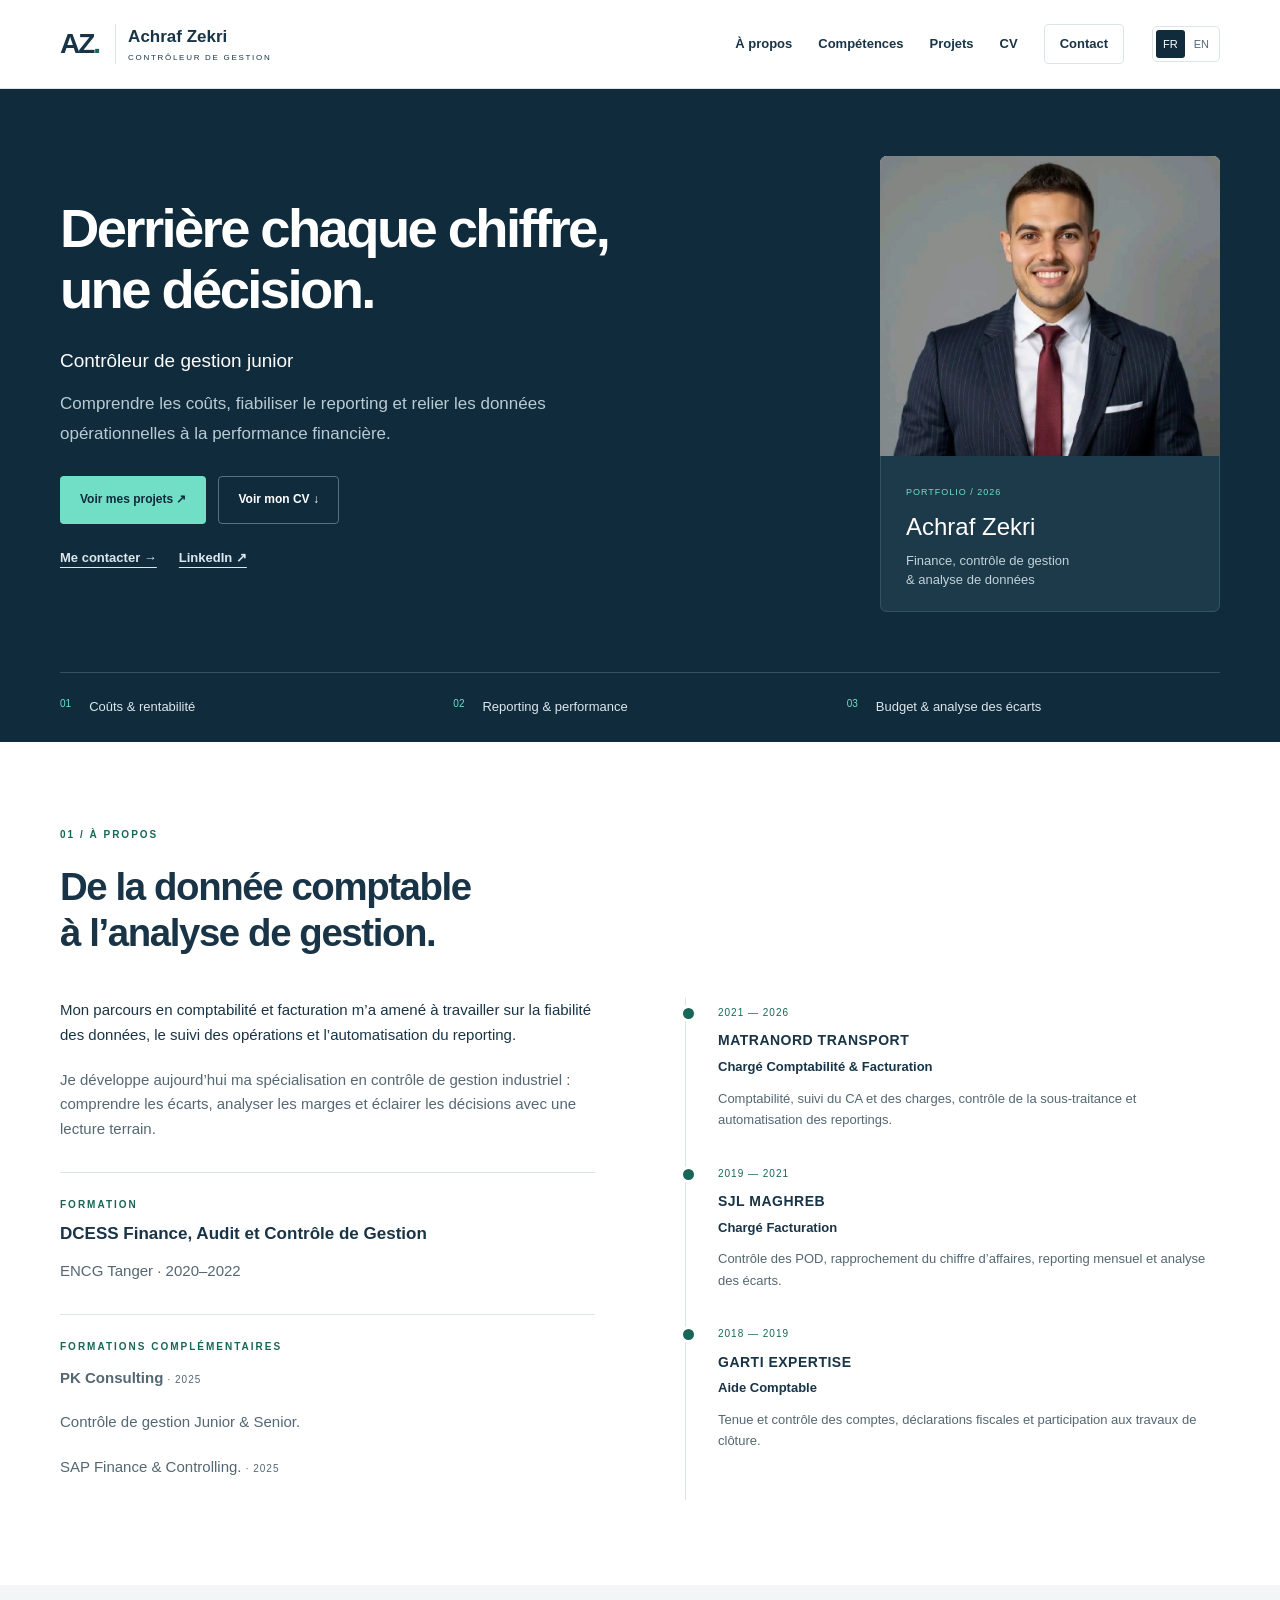
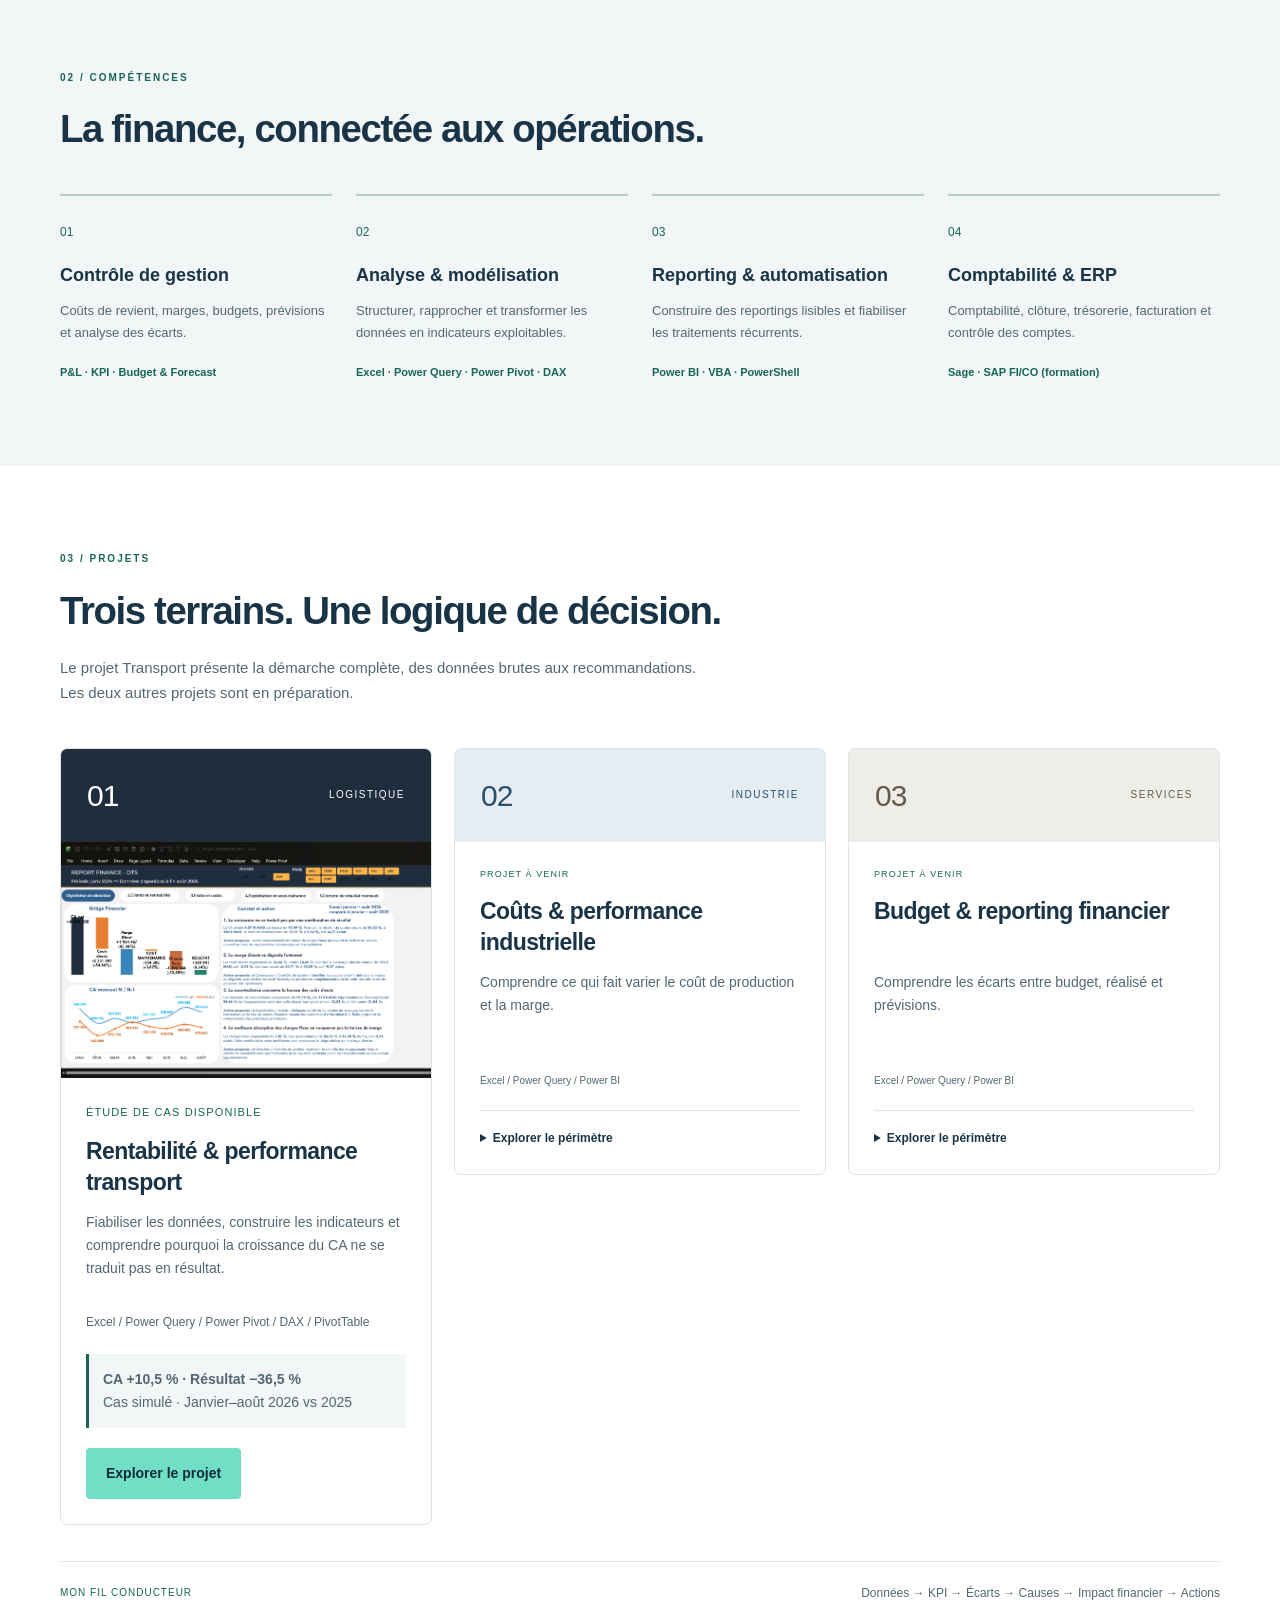
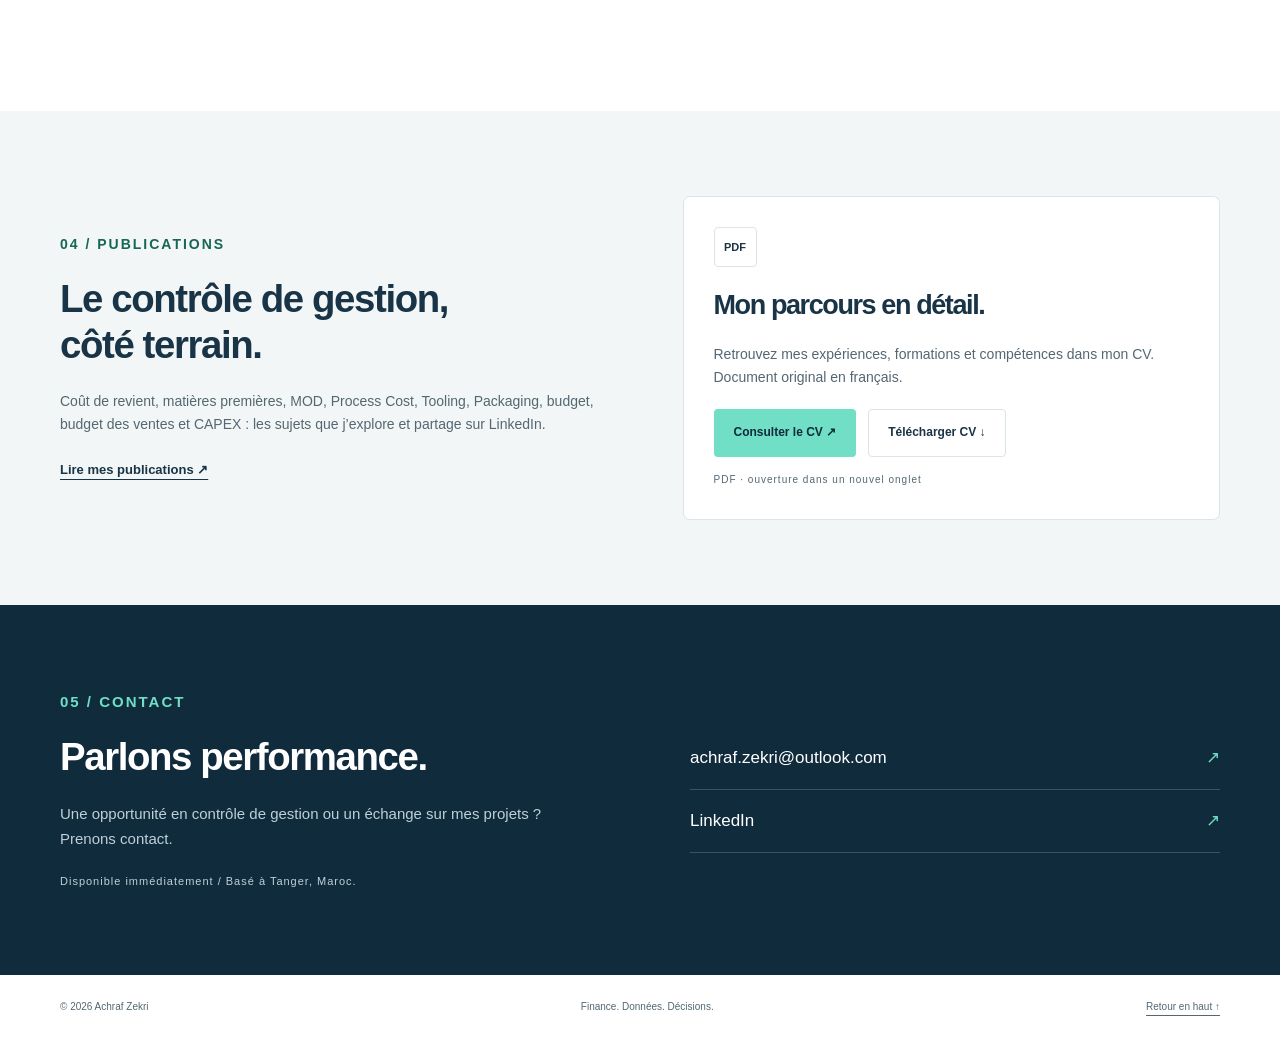
==== commit 61bf45a3: "Publish transport case study with data model, section navigation and contact" ====
--- a/index.html
+++ b/index.html
@@ -86,10 +86,19 @@
 <div class="section-heading">
 <p data-i18n="projectsLabel" class="eyebrow">03 / PROJETS</p>
 <h2 data-i18n="projectsTitle" >Trois terrains. Une logique de décision.</h2>
-<p data-i18n="projectIntro" >Des cas de gestion à publier progressivement. Les fiches ci-dessous présentent le périmètre prévu, sans résultats chiffrés annoncés.</p></div>
+<p data-i18n="projectIntro" >Le projet Transport présente la démarche complète, des données brutes aux recommandations. Les deux autres projets sont en préparation.</p></div>
 <div class="projects">
+<article class="project project-published">
+<div class="project-top"><span>01</span><span data-i18n="cat02">LOGISTIQUE</span></div>
+<a href="projet-transport/" class="project-image"><img src="projet-transport/img/p1-synthese.png" alt="Reporting transport : synthèse de direction" loading="lazy" width="1557" height="995"></a>
+<div class="project-body"><p data-i18n="transportStatus" class="status">ÉTUDE DE CAS DISPONIBLE</p>
+<h3 data-i18n="pt02">Rentabilité &amp; performance transport</h3>
+<p data-i18n="transportDescription">Fiabiliser les données, construire les indicateurs et comprendre pourquoi la croissance du CA ne se traduit pas en résultat.</p>
+<div class="project-tools">Excel / Power Query / Power Pivot / DAX / PivotTable</div>
+<p class="project-result" data-i18n="transportResult"><strong>CA +10,5 % · Résultat −36,5 %</strong><br>Cas simulé · Janvier–août 2026 vs 2025</p>
+<a class="button primary" data-i18n="transportExplore" href="projet-transport/">Explorer le projet</a></div></article>
 <article class="project">
-<div class="project-top"><span>01</span><span data-i18n="cat01" >INDUSTRIE</span></div>
+<div class="project-top"><span>02</span><span data-i18n="cat01" >INDUSTRIE</span></div>
 <div class="project-body">
 <p data-i18n="status01" class="status">PROJET À VENIR</p>
 <h3 data-i18n="pt01" >Coûts & performance industrielle</h3>
@@ -106,24 +115,6 @@
 <dd data-i18n="kpi01" >Coût unitaire · Scrap · Productivité · Marge</dd>
 <dt data-i18n="resultslabel01" >Résultats & recommandations</dt>
 <dd data-i18n="results01" >À documenter après finalisation et validation de l’analyse.</dd></dl></details></div></article>
-<article class="project">
-<div class="project-top"><span>02</span><span data-i18n="cat02" >LOGISTIQUE</span></div>
-<div class="project-body">
-<p data-i18n="status02" class="status">PROJET À VENIR</p>
-<h3 data-i18n="pt02" >Rentabilité & performance transport</h3>
-<p data-i18n="pd02" >Relier chaque voyage à son chiffre d’affaires, ses charges et sa marge.</p>
-<div class="project-tools">Excel / Power Query / Power BI</div>
-<details>
-<summary data-i18n="details02" >Explorer le périmètre</summary>
-<dl>
-<dt data-i18n="sourcelabel02" >Sources prévues</dt>
-<dd data-i18n="source02" >Voyages TMS, ventes ERP, coûts directs, maintenance, charges fixes et tarifs contractuels.</dd>
-<dt data-i18n="methodlabel02" >Méthodologie prévue</dt>
-<dd data-i18n="method02" >Consolider les sources, contrôler les écarts de facturation et analyser la rentabilité par voyage, client et flotte.</dd>
-<dt data-i18n="kpilabel02" >KPI envisagés</dt>
-<dd data-i18n="kpi02" >Marge / voyage · CA / camion · Sous-traitance · Coût / km</dd>
-<dt data-i18n="resultslabel02" >Résultats & recommandations</dt>
-<dd data-i18n="results02" >À documenter après finalisation et validation de l’analyse.</dd></dl></details></div></article>
 <article class="project">
 <div class="project-top"><span>03</span><span data-i18n="cat03" >SERVICES</span></div>
 <div class="project-body">
@@ -163,4 +154,4 @@
 <p data-i18n="contactText" >Une opportunité en contrôle de gestion ou un échange sur mes projets ? Prenons contact.</p>
 <p data-i18n="contactLocation" class="tiny">Disponible immédiatement / Basé à Tanger, Maroc.</p></div>
 <div class="contact-links"><a href="mailto:achraf.zekri@outlook.com">achraf.zekri@outlook.com <span>↗</span></a><a href="https://www.linkedin.com/in/achrafzekri/" data-event="linkedin_click" data-location="contact">LinkedIn <span>↗</span></a></div></div></section></main>
-<footer class="wrap"><span>© 2026 Achraf Zekri</span><span data-i18n="footer" >Finance. Données. Décisions.</span><a data-i18n="back" href="#main" class="" >Retour en haut ↑</a></footer></body></html>+<footer class="wrap"><span>© 2026 Achraf Zekri</span><span data-i18n="footer" >Finance. Données. Décisions.</span><a data-i18n="back" href="#main" class="" >Retour en haut ↑</a></footer></body></html>
--- a/css/style.css
+++ b/css/style.css
@@ -1,3 +1,7 @@
 :root{--navy:#102b3c;--ink:#183446;--muted:#546772;--teal:#70dfc5;--deep-teal:#176657;--line:#dbe4e7;--pale:#f2f6f6;--white:#fff}*{box-sizing:border-box}html{scroll-behavior:smooth;scroll-padding-top:105px}body{margin:0;color:var(--ink);background:white;font:16px/1.65 'Segoe UI',Arial,sans-serif}a{color:inherit;text-underline-offset:5px}button{font:inherit;cursor:pointer}a,button,summary{ -webkit-tap-highlight-color:transparent}a:focus-visible,button:focus-visible,summary:focus-visible{outline:3px solid #228a77;outline-offset:5px}.wrap{width:min(1160px,calc(100% - 80px));margin:auto}header{position:sticky;top:0;background:rgba(255,255,255,.97);z-index:10;border-bottom:1px solid var(--line)}.header{display:flex;align-items:center;gap:28px;min-height:88px}.brand{display:flex;align-items:center;gap:12px;text-decoration:none;font-weight:650;font-size:17px;line-height:1.4}.brand small{display:block;font-size:8px;letter-spacing:1.7px;margin-top:4px;font-weight:500}.monogram{font-size:28px;font-weight:750;letter-spacing:-2px;border-right:1px solid var(--line);padding-right:16px}.monogram span{color:var(--deep-teal)}nav{margin-left:auto;display:flex;gap:26px;align-items:center}nav a{font-size:13px;font-weight:550;text-decoration:none}nav a:hover{color:var(--deep-teal)}.nav-contact{padding:8px 15px;border:1px solid var(--line);border-radius:4px}.header-controls{display:flex;gap:12px;align-items:center}.languages{display:flex;border:1px solid var(--line);border-radius:5px;padding:3px;gap:2px}.languages button{border:0;background:transparent;font-size:11px;padding:5px 7px;border-radius:3px;color:var(--muted)}.languages button[aria-pressed=true]{background:var(--navy);color:white}.menu{display:none}.hero{background:var(--navy);color:white;padding:67px 0 0}.hero-grid{display:grid;grid-template-columns:1.55fr 1fr;align-items:center;gap:84px;padding-bottom:60px}.eyebrow{font-size:10px;letter-spacing:2px;font-weight:700;color:var(--deep-teal);margin:0 0 20px}.hero .eyebrow,.contact .eyebrow{color:var(--teal)}h1{font-size:clamp(38px,4.25vw,58px);font-weight:550;letter-spacing:-2.6px;line-height:1.13;margin:0 0 25px}h2{font-size:clamp(28px,3vw,39px);font-weight:550;line-height:1.2;letter-spacing:-1.4px;margin:0 0 22px}h3{font-size:20px;line-height:1.35;font-weight:600;margin:0 0 13px}p{margin:0 0 20px;color:var(--muted)}.role{color:white;font-size:19px;margin-bottom:12px}.intro{font-size:17px;line-height:1.75;color:#b9cbd3;max-width:525px;margin-bottom:28px}.actions{display:flex;flex-wrap:wrap;gap:12px}.button{display:inline-flex;justify-content:center;align-items:center;padding:13px 19px;text-decoration:none;border-radius:4px;font-size:12px;font-weight:650;border:1px solid transparent;transition:background .2s,transform .2s}.button:hover{transform:translateY(-2px)}.primary{background:var(--teal);color:var(--navy)}.primary:hover{background:#94ead7}.light{color:#fff;border-color:#59717f;background:transparent}.light:hover{background:#244454}.outline{border-color:var(--line);background:white}.text-link{font-size:13px;font-weight:600}.hero-link{display:inline-block;margin-top:23px;color:#d9e8ed}.portrait-panel{position:relative;max-width:340px;justify-self:end;width:100%}.portrait-frame{background:#dce3df;overflow:hidden;border-radius:7px 7px 0 0}.portrait-frame img{display:block;width:100%;height:300px;object-fit:cover;object-position:center 35%}.portrait-caption{padding:21px 25px;background:#1c3a4a;border-radius:0 0 7px 7px;border:1px solid #365261;border-top:0}.portrait-caption strong{display:block;font-size:24px;font-weight:500;margin:4px 0}.portrait-caption p{font-size:13px;line-height:1.5;color:#c2d1d8;margin:0}.tiny{font-size:10px;letter-spacing:1px}.portrait-caption .tiny{color:var(--teal);font-size:9px}.focus-strip{border-top:1px solid #355060;display:grid;grid-template-columns:repeat(3,1fr);padding-top:23px;padding-bottom:25px;gap:20px;font-size:13px;color:#dce6eb}.focus-strip div{display:flex;gap:18px}.focus-strip div>span:first-child{font-size:10px;color:var(--teal)}.section{padding-top:85px;padding-bottom:85px}.section-heading{max-width:760px;margin-bottom:42px}.section-heading>p:last-child:not(.eyebrow){font-size:15px;max-width:650px}.about-grid{display:grid;grid-template-columns:1fr 1fr;gap:90px}.lead{font-size:18px;color:var(--ink)}.about-grid p{font-size:15px}.education{border-top:1px solid var(--line);padding-top:24px;margin-top:30px}.education h3{font-size:17px}.education .eyebrow{font-size:10px;margin-bottom:10px}.timeline{border-left:1px solid var(--line);padding-left:32px}.timeline article{position:relative;padding-bottom:28px}.timeline article:last-child{padding-bottom:0}.timeline article:before{content:'';position:absolute;left:-38px;top:7px;border:3px solid white;background:var(--deep-teal);width:11px;height:11px;border-radius:50%}.timeline .tiny{color:var(--deep-teal);font-size:10px}.timeline h3{font-size:14px;margin:7px 0 3px;letter-spacing:.5px}.timeline strong{font-size:13px;font-weight:550}.timeline p{font-size:13px;margin:8px 0 0}.pale{background:var(--pale)}.skills-grid{display:grid;grid-template-columns:repeat(4,1fr);gap:24px}.skill{border-top:2px solid #b6cdca;padding-top:22px}.skill-number{display:inline-block;font-size:12px;color:var(--deep-teal);margin-bottom:20px}.skill h3{font-size:18px}.skill p{font-size:13px}.tool-line{font-size:11px;color:var(--deep-teal);font-weight:600}.projects{display:grid;grid-template-columns:repeat(3,1fr);gap:22px;align-items:start}.project{border:1px solid var(--line);border-radius:7px;overflow:hidden}.project-top{background:#e4eeee;display:flex;justify-content:space-between;align-items:center;padding:22px 26px;color:var(--deep-teal);font-size:10px;letter-spacing:1.5px}.project-top>span:first-child{font-size:30px;font-weight:300;letter-spacing:-1px}.project:nth-child(2) .project-top{background:#e5ecf2;color:#28506c}.project:nth-child(3) .project-top{background:#eeede7;color:#605d4c}.project-body{padding:25px}.status{font-size:9px;letter-spacing:1.1px;color:var(--deep-teal);margin-bottom:14px}.project h3{font-size:23px;letter-spacing:-.6px;min-height:62px}.project p:not(.status){font-size:14px;min-height:70px}.project-tools{font-size:10px;color:var(--muted);padding:12px 0 21px}details{border-top:1px solid var(--line)}summary{padding-top:18px;font-size:12px;font-weight:650;cursor:pointer}dl{font-size:12px;margin-bottom:0}dt{font-weight:650;margin:16px 0 5px}dd{margin:0;color:var(--muted)}.method-strip{display:flex;justify-content:space-between;align-items:center;gap:25px;margin-top:36px;padding:22px 0;border-top:1px solid var(--line)}.method-strip .tiny{color:var(--deep-teal);white-space:nowrap}.method-strip p{font-size:12px;margin:0}.resource-grid{display:grid;grid-template-columns:1fr 1fr;gap:85px;align-items:center}.resource-grid p{font-size:14px}.cv-panel{padding:30px;border:1px solid var(--line);background:white;border-radius:7px}.cv-panel h2{font-size:27px}.pdf-icon{display:block;border:1px solid var(--line);border-radius:4px;width:43px;padding:10px 0;text-align:center;font-size:11px;font-weight:650;margin-bottom:22px}.cv-panel .tiny{font-size:10px;margin:15px 0 0}.contact{background:var(--navy);color:white}.contact-grid{display:grid;grid-template-columns:1fr 1fr;gap:100px;align-items:center}.contact p{color:#bed0d9;font-size:15px}.contact .tiny{font-size:11px;margin-bottom:0}.contact-links a{display:flex;justify-content:space-between;text-decoration:none;border-bottom:1px solid #3a5362;padding:17px 0;font-size:17px;gap:10px;overflow-wrap:anywhere}.contact-links a span{color:var(--teal)}footer{display:flex;justify-content:space-between;padding-top:24px;padding-bottom:24px;font-size:10px;color:var(--muted)}.skip{position:fixed;top:-100px;left:20px;background:white;color:var(--navy);padding:12px;z-index:20}.skip:focus{top:10px}#cv,#publications{scroll-margin-top:110px}@media(max-width:1050px){.header{gap:15px}nav{gap:16px}.brand small{font-size:7px;letter-spacing:1px}.hero-grid{gap:45px}.skills-grid{grid-template-columns:repeat(2,1fr)}.about-grid,.resource-grid,.contact-grid{gap:50px}}@media(max-width:800px){.wrap{width:calc(100% - 40px)}.header{min-height:75px;flex-wrap:wrap;justify-content:space-between}.brand{font-size:15px}.monogram{font-size:25px}.header-controls{margin-left:auto}.menu{display:block;background:white;border:1px solid var(--line);border-radius:4px;padding:6px 9px;font-size:11px}nav{display:flex;order:3;width:100%;margin:0;padding:10px 0 18px;justify-content:space-between;flex-wrap:wrap;gap:16px}html.js nav{display:none}html.js nav.open{display:flex}.hero{padding-top:45px}.hero-grid{grid-template-columns:1fr;gap:36px;padding-bottom:35px}h1{font-size:46px;letter-spacing:-2px}.hero-copy{max-width:620px}.portrait-panel{justify-self:start;max-width:100%;display:flex;align-items:stretch}.portrait-frame{border-radius:5px 0 0 5px;width:145px;flex-shrink:0}.portrait-frame img{height:160px}.portrait-caption{border:1px solid #365261;border-radius:0 5px 5px 0;flex:1;display:flex;flex-direction:column;justify-content:center}.portrait-caption strong{font-size:21px}.focus-strip{font-size:11px;gap:15px}.focus-strip div{gap:9px}.section{padding-top:55px;padding-bottom:55px}.about-grid,.resource-grid,.contact-grid{grid-template-columns:1fr;gap:35px}.projects{grid-template-columns:1fr}.project h3,.project p:not(.status){min-height:0}.project-top{padding:15px 25px}.project-body{padding:24px}.method-strip{flex-direction:column;align-items:start;gap:12px}.section-heading{margin-bottom:28px}.contact-links a{font-size:17px}}@media(max-width:430px){h1{font-size:39px}.skills-grid{grid-template-columns:1fr}.focus-strip{grid-template-columns:1fr;gap:10px}.portrait-frame{width:115px}.portrait-caption{padding:17px}.portrait-caption strong{font-size:19px}.portrait-caption p{font-size:12px}.languages button{padding:5px 6px}.brand{gap:7px}.monogram{padding-right:10px}.header-controls{gap:7px}.cv-panel{padding:24px}footer{flex-wrap:wrap;gap:14px}.contact-links a{font-size:15px}}@media(prefers-reduced-motion:reduce){html{scroll-behavior:auto}.button{transition:none}.button:hover{transform:none}}
 
 .hero-link + .hero-link{margin-left:22px}
+
+
+/* Published Transport case study */
+.project-image{display:block}.project-image img{display:block;width:100%;height:auto}.project-published .project-result{min-height:0;font-size:13px;padding:14px;background:#f2f6f6;border-left:3px solid #176657}.project-published .status{font-size:11px}.project-published .project-tools{font-size:12px}.project-published .button{font-size:14px}.project-published .project-top{background:#1F2D3D;color:white}
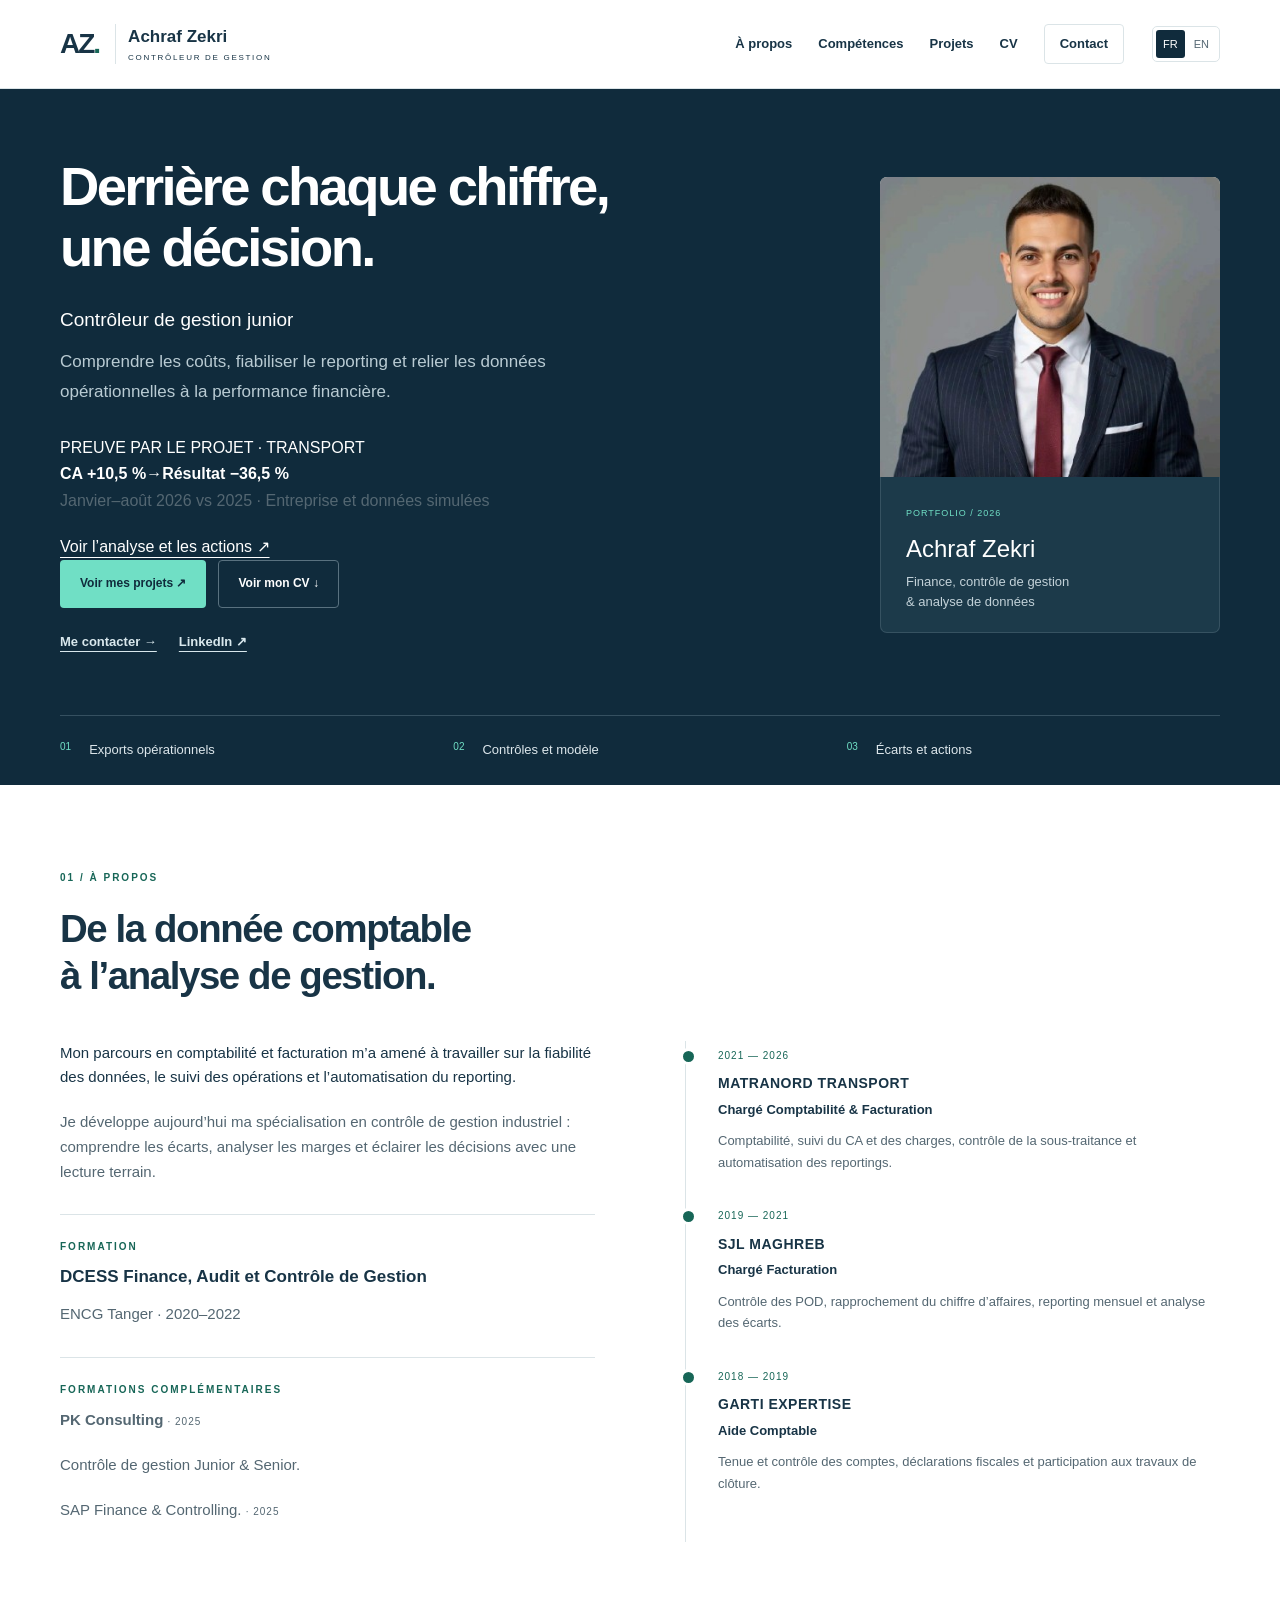
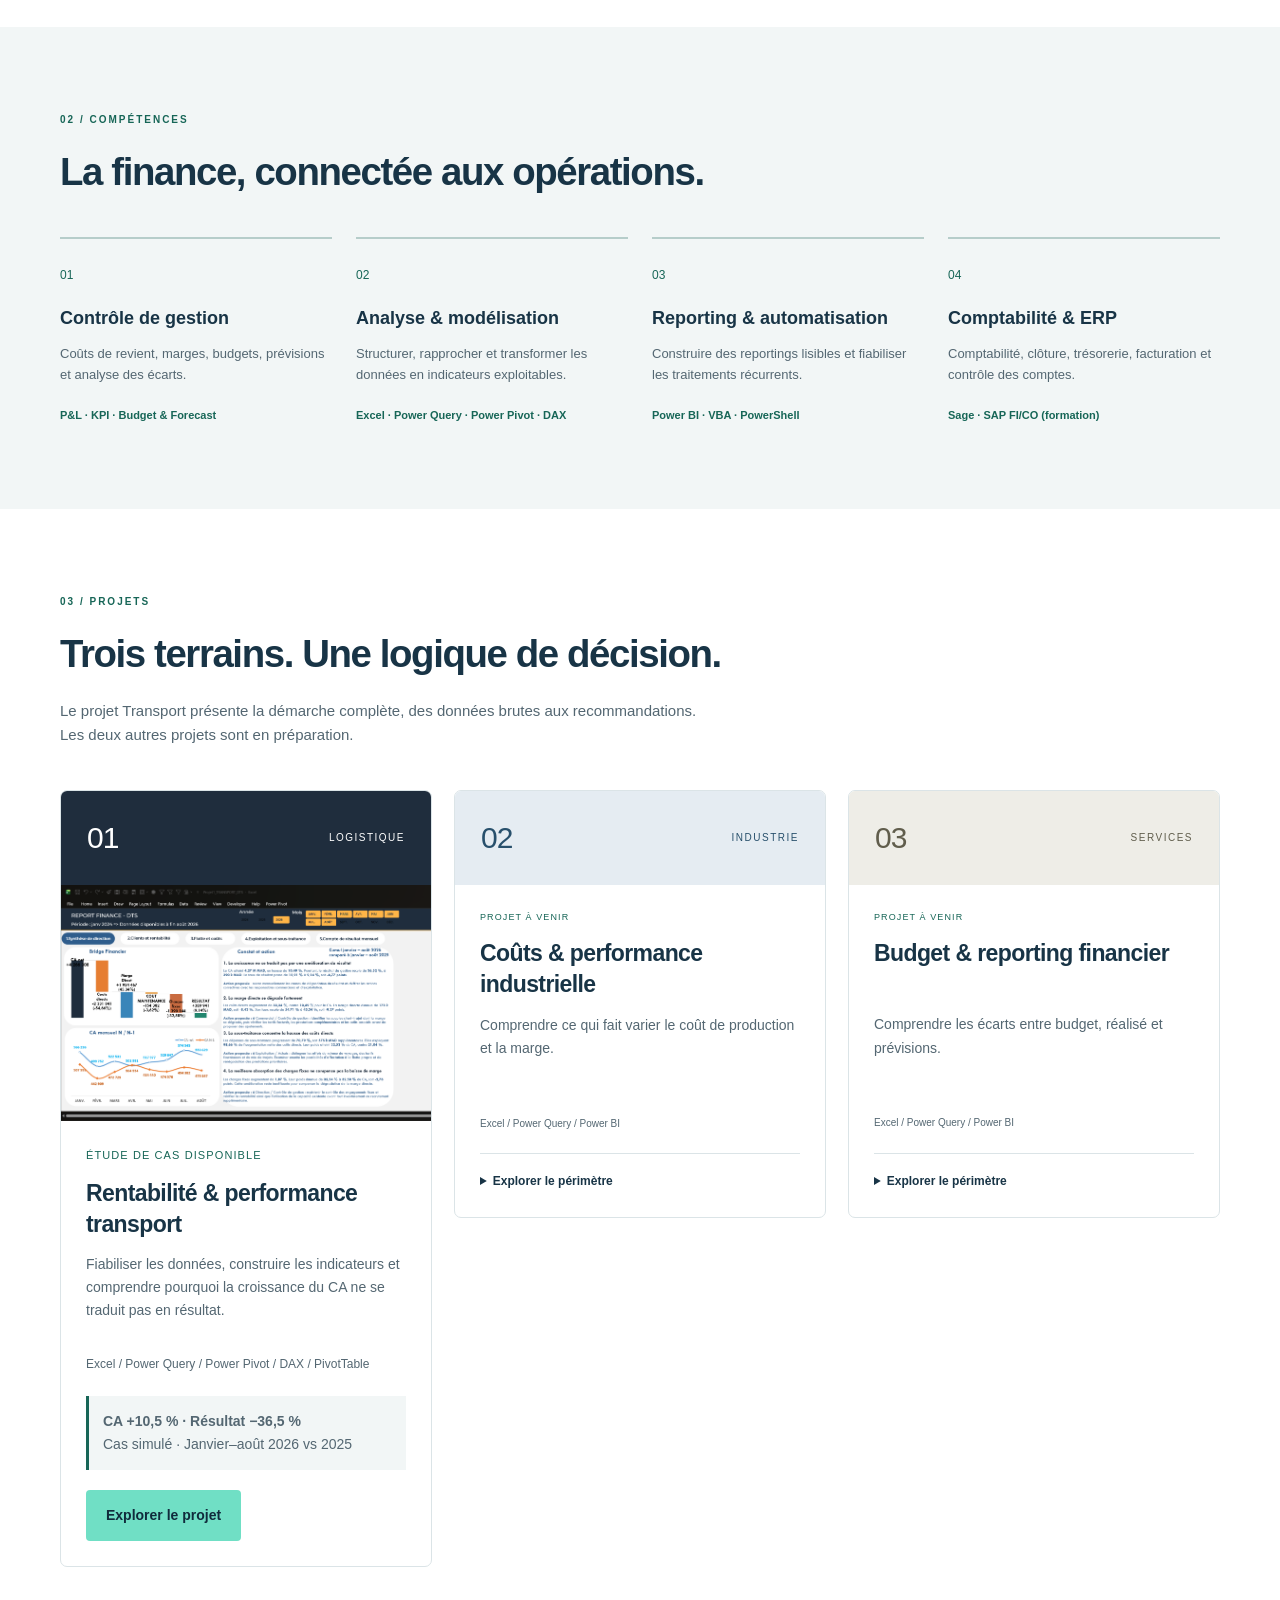
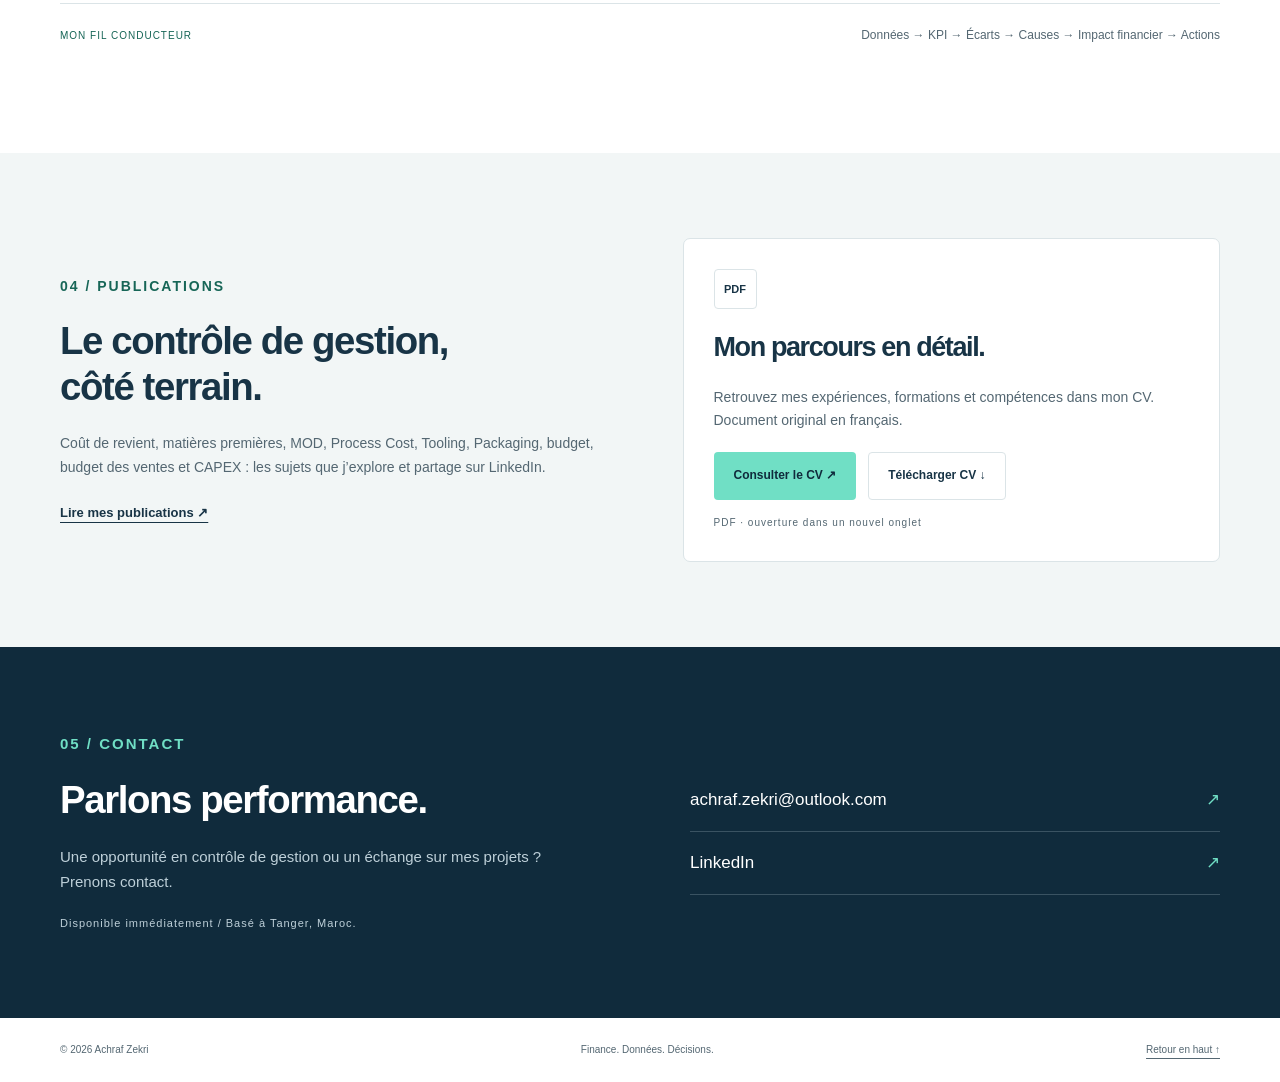
==== commit 6a51fd85: "Improve portfolio evidence and management case presentation" ====
--- a/index.html
+++ b/index.html
@@ -22,15 +22,16 @@
 <h1 data-i18n="heroTitle" >Derrière chaque chiffre,<br>une décision.</h1>
 <p data-i18n="role" class="role">Contrôleur de gestion junior</p>
 <p data-i18n="intro" class="intro">Comprendre les coûts, fiabiliser le reporting et relier les données opérationnelles à la performance financière.</p>
+<div class="hero-proof" aria-label="Résultat du projet Transport"><span data-i18n="proofLabel" class="hero-proof-label">PREUVE PAR LE PROJET · TRANSPORT</span><div class="hero-proof-numbers"><strong data-i18n="proofRevenue">CA +10,5 %</strong><span aria-hidden="true">→</span><strong data-i18n="proofProfit">Résultat −36,5 %</strong></div><p data-i18n="proofNote">Janvier–août 2026 vs 2025 · Entreprise et données simulées</p><a data-i18n="proofLink" href="projet-transport/">Voir l’analyse et les actions ↗</a></div>
 <div class="actions"><a data-i18n="seeProjects" href="#projets" class="button primary" >Voir mes projets ↗</a><a data-i18n="seeCV" href="#cv" class="button light">Voir mon CV ↓</a></div><a data-i18n="getInTouch" href="#contact" class="text-link hero-link" >Me contacter →</a><a href="https://www.linkedin.com/in/achrafzekri/" class="text-link hero-link" data-event="linkedin_click" data-location="header">LinkedIn ↗</a></div>
 <div class="portrait-panel">
 <div class="portrait-frame"><img src="assets/images/portrait.jpg" alt="Achraf Zekri" width="400" height="400" fetchpriority="high"></div>
 <div class="portrait-caption"><span class="tiny">PORTFOLIO / 2026</span><strong>Achraf Zekri</strong>
 <p data-i18n="caption" >Finance, contrôle de gestion<br>& analyse de données</p></div></div></div>
-<div class="wrap focus-strip">
-<div><span>01</span><span data-i18n="focus01" >Coûts & rentabilité</span></div>
-<div><span>02</span><span data-i18n="focus02" >Reporting & performance</span></div>
-<div><span>03</span><span data-i18n="focus03" >Budget & analyse des écarts</span></div></div></section>
+<div class="wrap focus-strip" aria-label="De la donnée à la décision">
+<div><span>01</span><span data-i18n="flow01">Exports opérationnels</span></div>
+<div><span>02</span><span data-i18n="flow02">Contrôles et modèle</span></div>
+<div><span>03</span><span data-i18n="flow03">Écarts et actions</span></div></div></section>
 <section id="profil" class="section wrap">
 <div class="section-heading">
 <p data-i18n="aboutLabel" class="eyebrow">01 / À PROPOS</p>
@@ -85,7 +86,7 @@
 <section id="projets" class="section wrap">
 <div class="section-heading">
 <p data-i18n="projectsLabel" class="eyebrow">03 / PROJETS</p>
-<h2 data-i18n="projectsTitle" >Trois terrains. Une logique de décision.</h2>
+<h2 data-i18n="projectsTitle" >Un projet réalisé, deux analyses en préparation.</h2>
 <p data-i18n="projectIntro" >Le projet Transport présente la démarche complète, des données brutes aux recommandations. Les deux autres projets sont en préparation.</p></div>
 <div class="projects">
 <article class="project project-published">
@@ -93,7 +94,7 @@
 <a href="projet-transport/" class="project-image"><img src="projet-transport/img/p1-synthese.png" alt="Reporting transport : synthèse de direction" loading="lazy" width="1557" height="995"></a>
 <div class="project-body"><p data-i18n="transportStatus" class="status">ÉTUDE DE CAS DISPONIBLE</p>
 <h3 data-i18n="pt02">Rentabilité &amp; performance transport</h3>
-<p data-i18n="transportDescription">Fiabiliser les données, construire les indicateurs et comprendre pourquoi la croissance du CA ne se traduit pas en résultat.</p>
+<p data-i18n="transportDescription">J’ai fiabilisé les exports, construit le modèle et les mesures, rapproché les chiffres, puis proposé des actions de gestion.</p>
 <div class="project-tools">Excel / Power Query / Power Pivot / DAX / PivotTable</div>
 <p class="project-result" data-i18n="transportResult"><strong>CA +10,5 % · Résultat −36,5 %</strong><br>Cas simulé · Janvier–août 2026 vs 2025</p>
 <a class="button primary" data-i18n="transportExplore" href="projet-transport/">Explorer le projet</a></div></article>
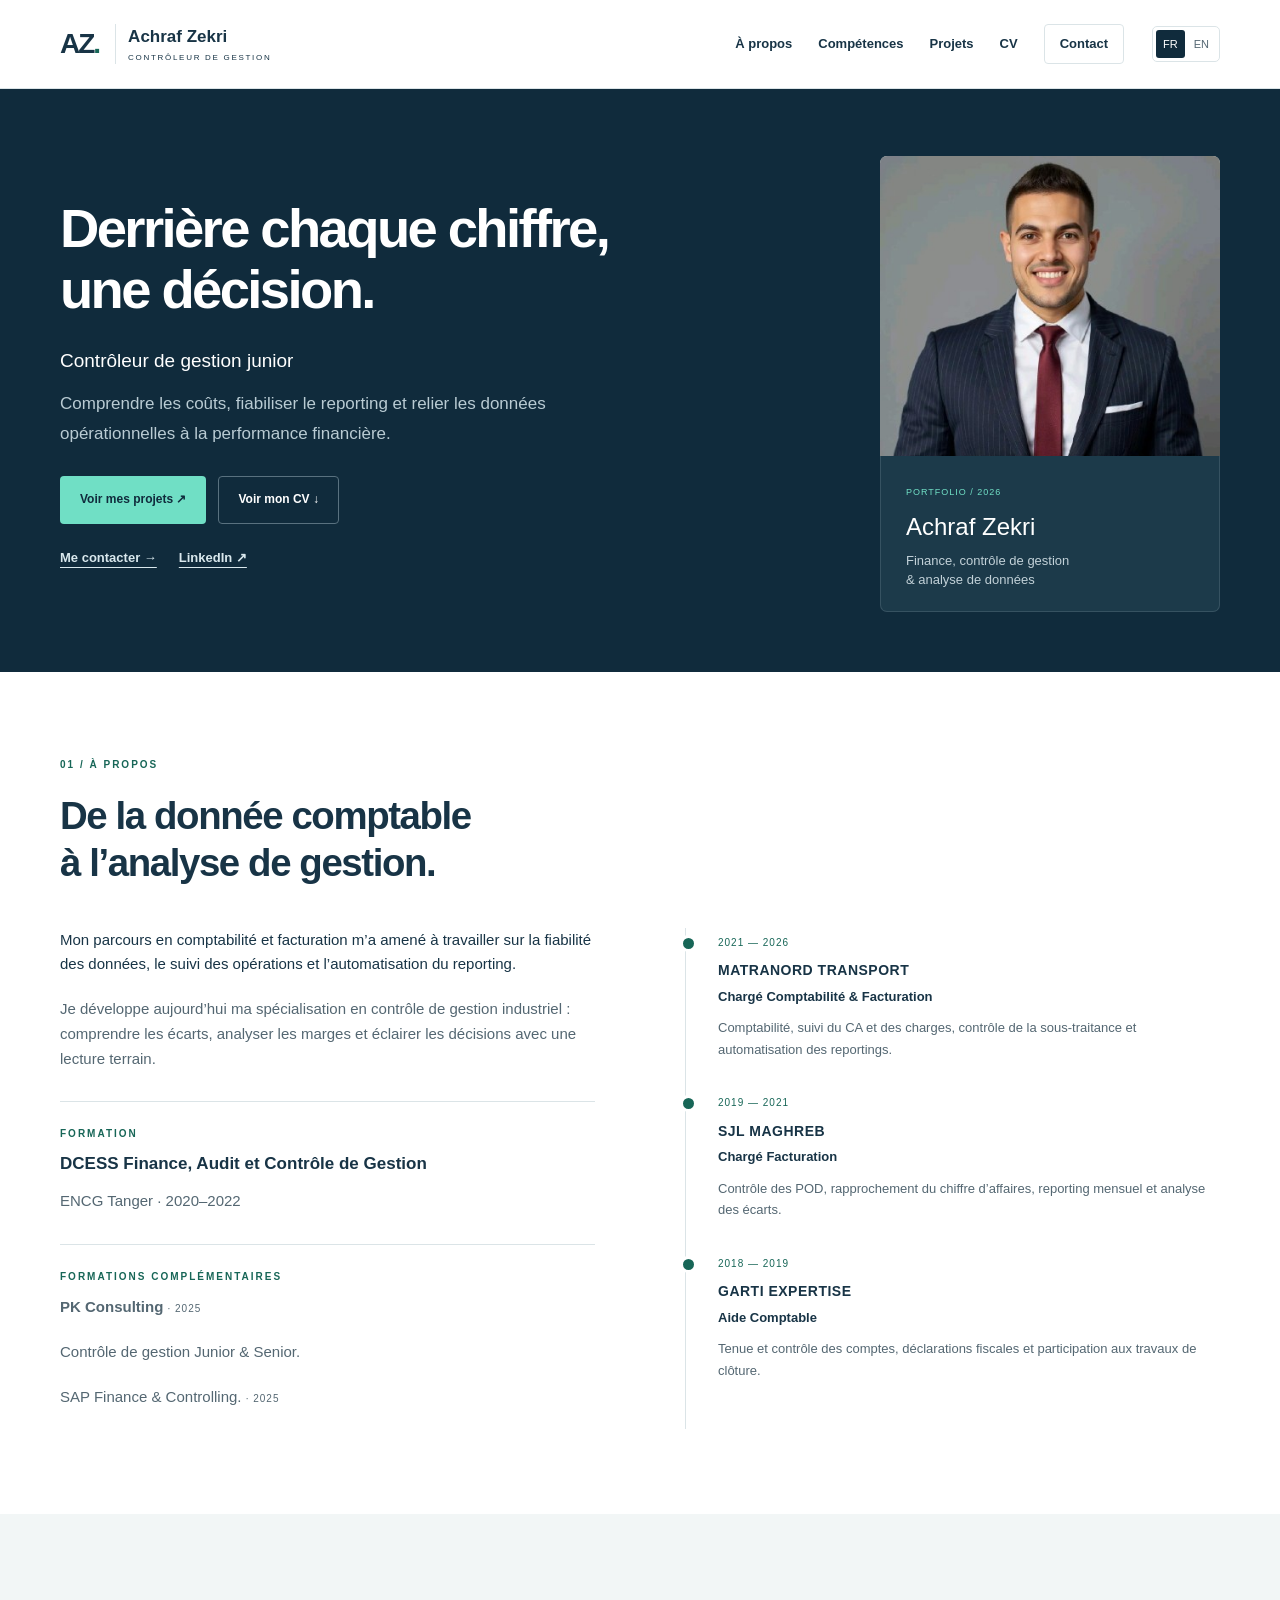
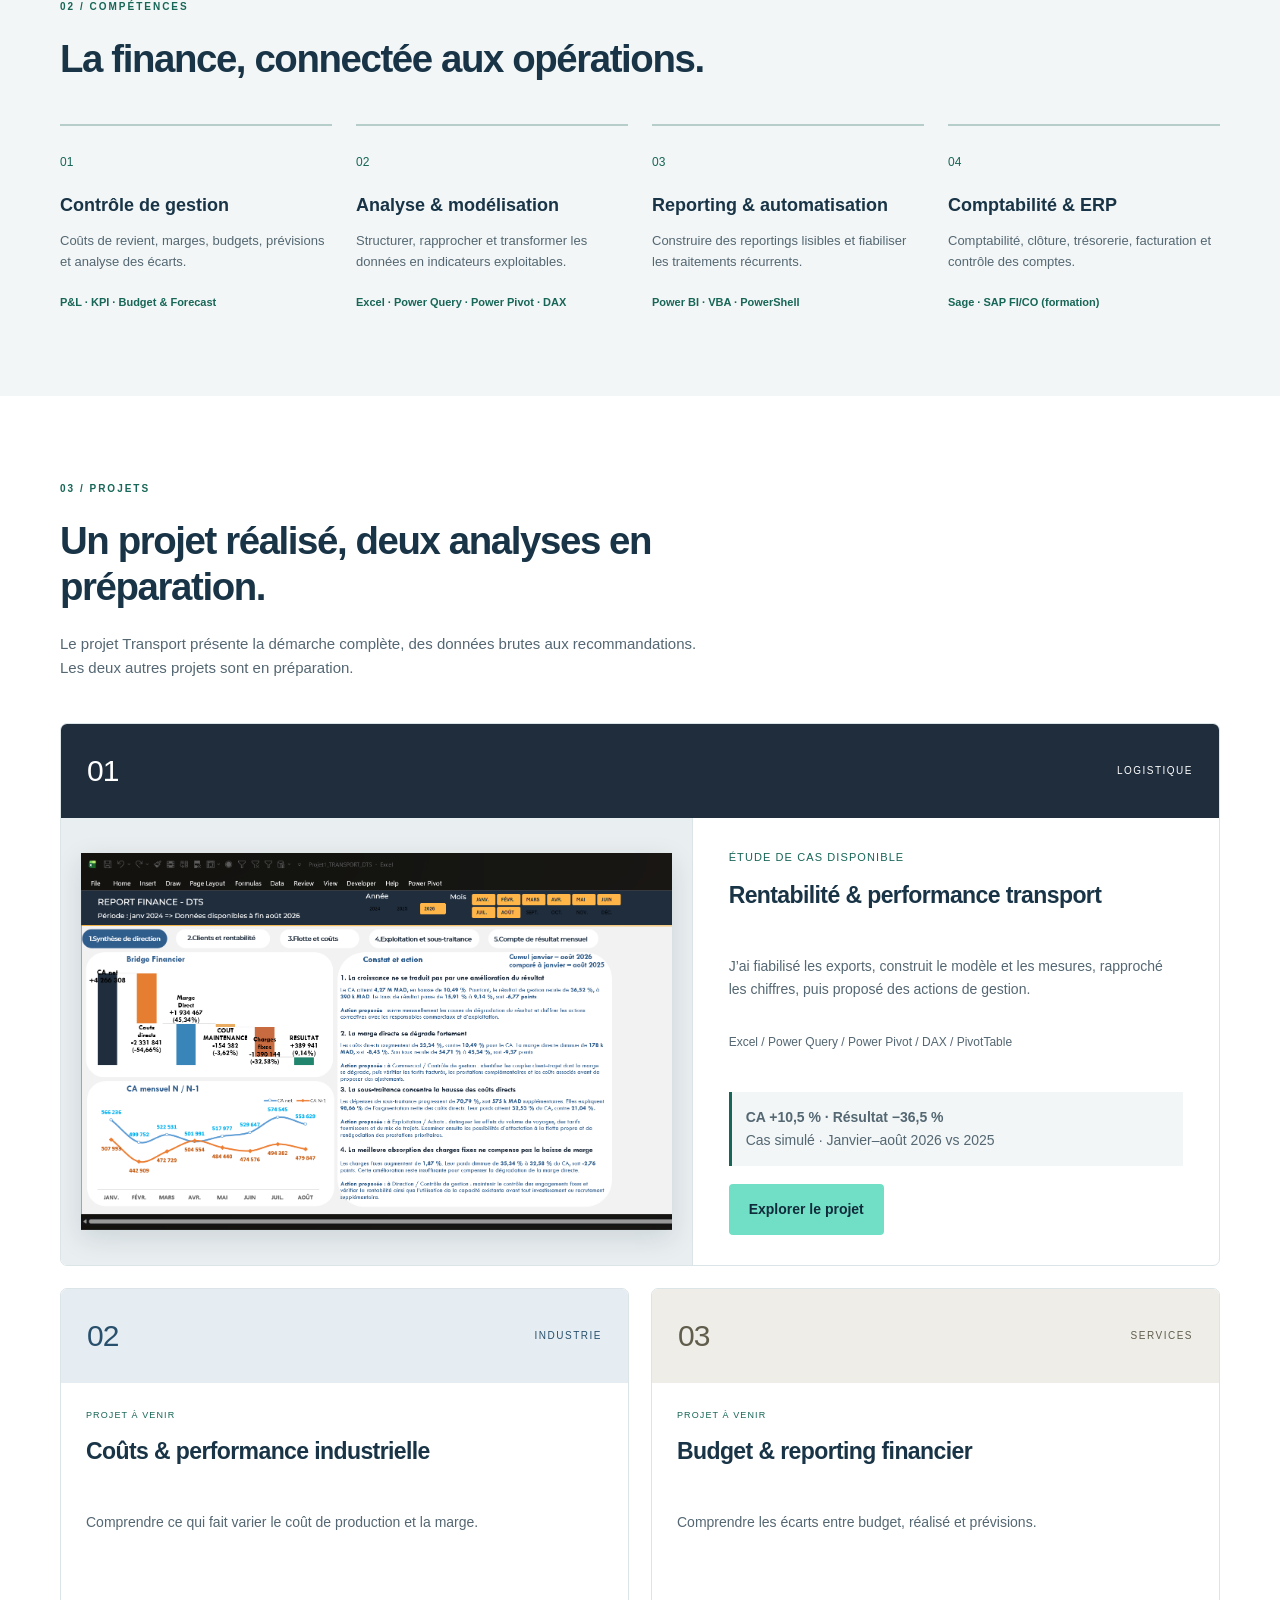
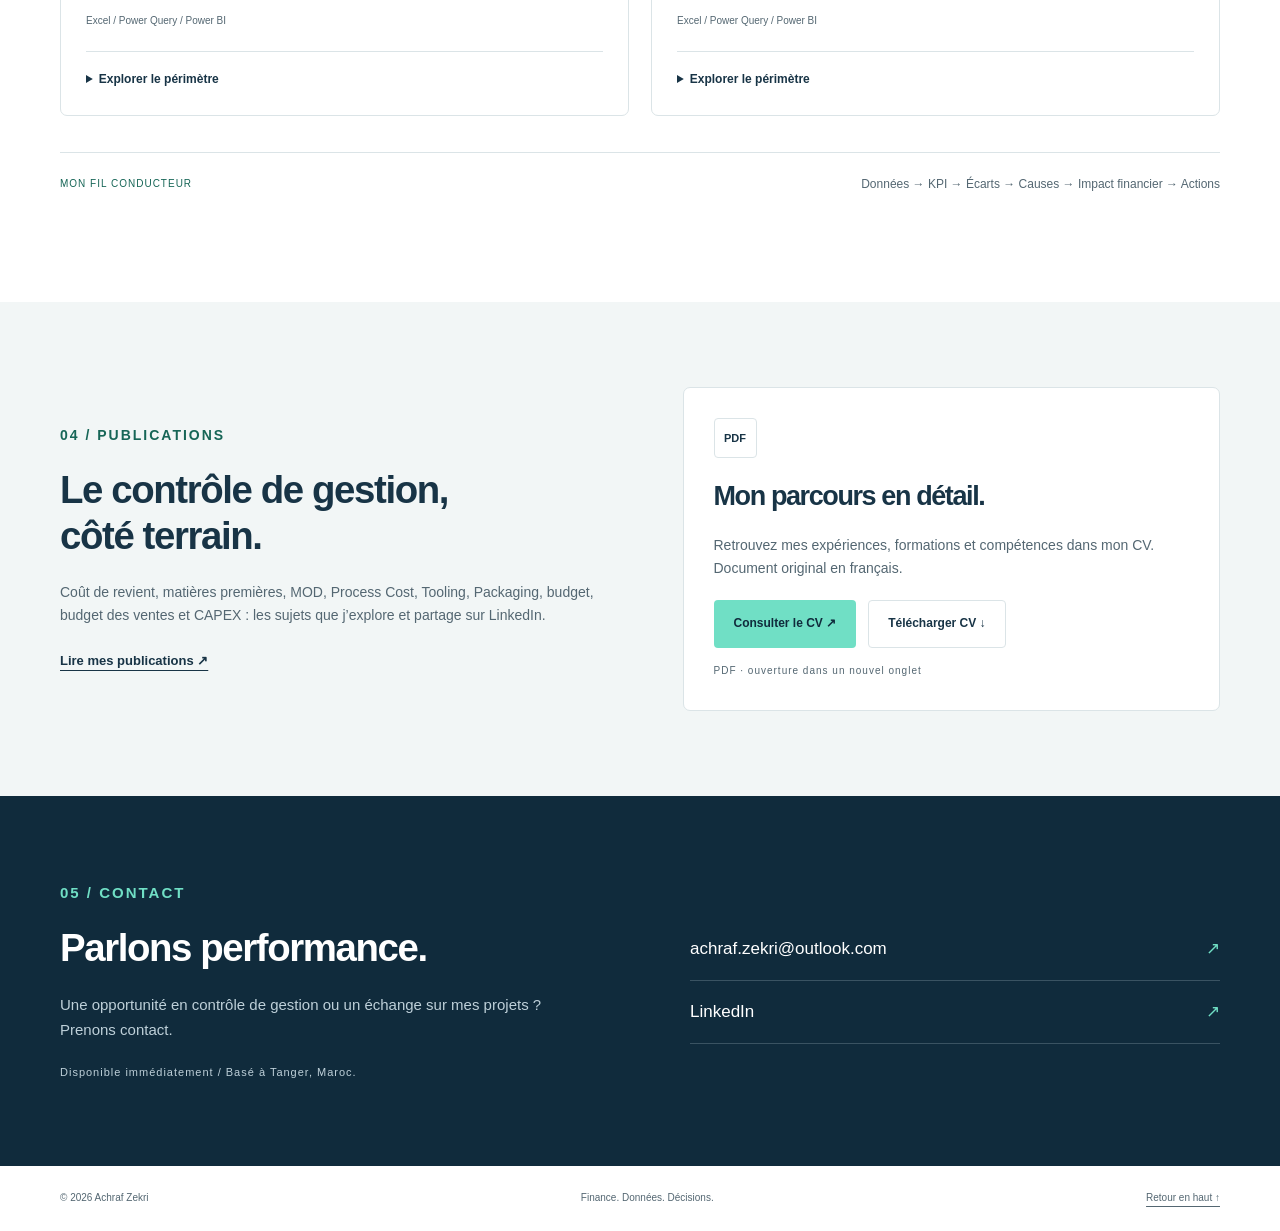
==== commit bd105438: "Remove hero proof and process strip" ====
--- a/index.html
+++ b/index.html
@@ -22,16 +22,12 @@
 <h1 data-i18n="heroTitle" >Derrière chaque chiffre,<br>une décision.</h1>
 <p data-i18n="role" class="role">Contrôleur de gestion junior</p>
 <p data-i18n="intro" class="intro">Comprendre les coûts, fiabiliser le reporting et relier les données opérationnelles à la performance financière.</p>
-<div class="hero-proof" aria-label="Résultat du projet Transport"><span data-i18n="proofLabel" class="hero-proof-label">PREUVE PAR LE PROJET · TRANSPORT</span><div class="hero-proof-numbers"><strong data-i18n="proofRevenue">CA +10,5 %</strong><span aria-hidden="true">→</span><strong data-i18n="proofProfit">Résultat −36,5 %</strong></div><p data-i18n="proofNote">Janvier–août 2026 vs 2025 · Entreprise et données simulées</p><a data-i18n="proofLink" href="projet-transport/">Voir l’analyse et les actions ↗</a></div>
 <div class="actions"><a data-i18n="seeProjects" href="#projets" class="button primary" >Voir mes projets ↗</a><a data-i18n="seeCV" href="#cv" class="button light">Voir mon CV ↓</a></div><a data-i18n="getInTouch" href="#contact" class="text-link hero-link" >Me contacter →</a><a href="https://www.linkedin.com/in/achrafzekri/" class="text-link hero-link" data-event="linkedin_click" data-location="header">LinkedIn ↗</a></div>
 <div class="portrait-panel">
 <div class="portrait-frame"><img src="assets/images/portrait.jpg" alt="Achraf Zekri" width="400" height="400" fetchpriority="high"></div>
 <div class="portrait-caption"><span class="tiny">PORTFOLIO / 2026</span><strong>Achraf Zekri</strong>
 <p data-i18n="caption" >Finance, contrôle de gestion<br>& analyse de données</p></div></div></div>
-<div class="wrap focus-strip" aria-label="De la donnée à la décision">
-<div><span>01</span><span data-i18n="flow01">Exports opérationnels</span></div>
-<div><span>02</span><span data-i18n="flow02">Contrôles et modèle</span></div>
-<div><span>03</span><span data-i18n="flow03">Écarts et actions</span></div></div></section>
+</section>
 <section id="profil" class="section wrap">
 <div class="section-heading">
 <p data-i18n="aboutLabel" class="eyebrow">01 / À PROPOS</p>
--- a/css/style.css
+++ b/css/style.css
@@ -5,3 +5,13 @@
 
 /* Published Transport case study */
 .project-image{display:block}.project-image img{display:block;width:100%;height:auto}.project-published .project-result{min-height:0;font-size:13px;padding:14px;background:#f2f6f6;border-left:3px solid #176657}.project-published .status{font-size:11px}.project-published .project-tools{font-size:12px}.project-published .button{font-size:14px}.project-published .project-top{background:#1F2D3D;color:white}
+
+/* Evidence first and featured case study */
+.hero-proof{margin:0 0 28px;padding:18px 21px;background:#193a4b;border:1px solid #4b7380;border-left:4px solid var(--teal);border-radius:5px;max-width:570px}
+.hero-proof-label{display:block;color:var(--teal);font-size:10px;letter-spacing:1.5px;font-weight:700}
+.hero-proof-numbers{display:flex;align-items:center;gap:12px;flex-wrap:wrap;margin:8px 0 3px;font-size:clamp(17px,2vw,24px);line-height:1.3}
+.hero-proof-numbers strong{font-weight:650}.hero-proof-numbers span{color:var(--teal)}.hero-proof p{font-size:12px;color:#c8d9dd;margin:0 0 5px}.hero-proof a{font-size:13px;font-weight:650;color:white;text-underline-offset:4px}
+.focus-strip div{align-items:center}.focus-strip div:not(:last-child):after{content:"→";margin-left:auto;color:var(--teal)}
+@media(min-width:801px){.projects{grid-template-columns:repeat(2,minmax(0,1fr))}.project-published{grid-column:1/-1;display:grid;grid-template-columns:minmax(0,1.2fr) minmax(0,1fr)}.project-published .project-top{grid-column:1/-1}.project-published .project-image{background:#e9eef0;display:flex;align-items:center;padding:20px;border-right:1px solid var(--line)}.project-published .project-image img{box-shadow:0 8px 25px #102b3c21}.project-published .project-body{padding:30px 36px}.project-published .project-body p:not(.status){min-height:0}.project-published .project-result{margin:18px 0}}
+@media(max-width:430px){.focus-strip div:not(:last-child):after{display:none}.hero-proof{padding:15px}.hero-proof-numbers{gap:7px}}
+@media(prefers-reduced-motion:no-preference){.hero-proof{animation:proof-appear .7s .12s ease-out both}@keyframes proof-appear{from{opacity:0;transform:translateY(12px)}to{opacity:1;transform:none}}}
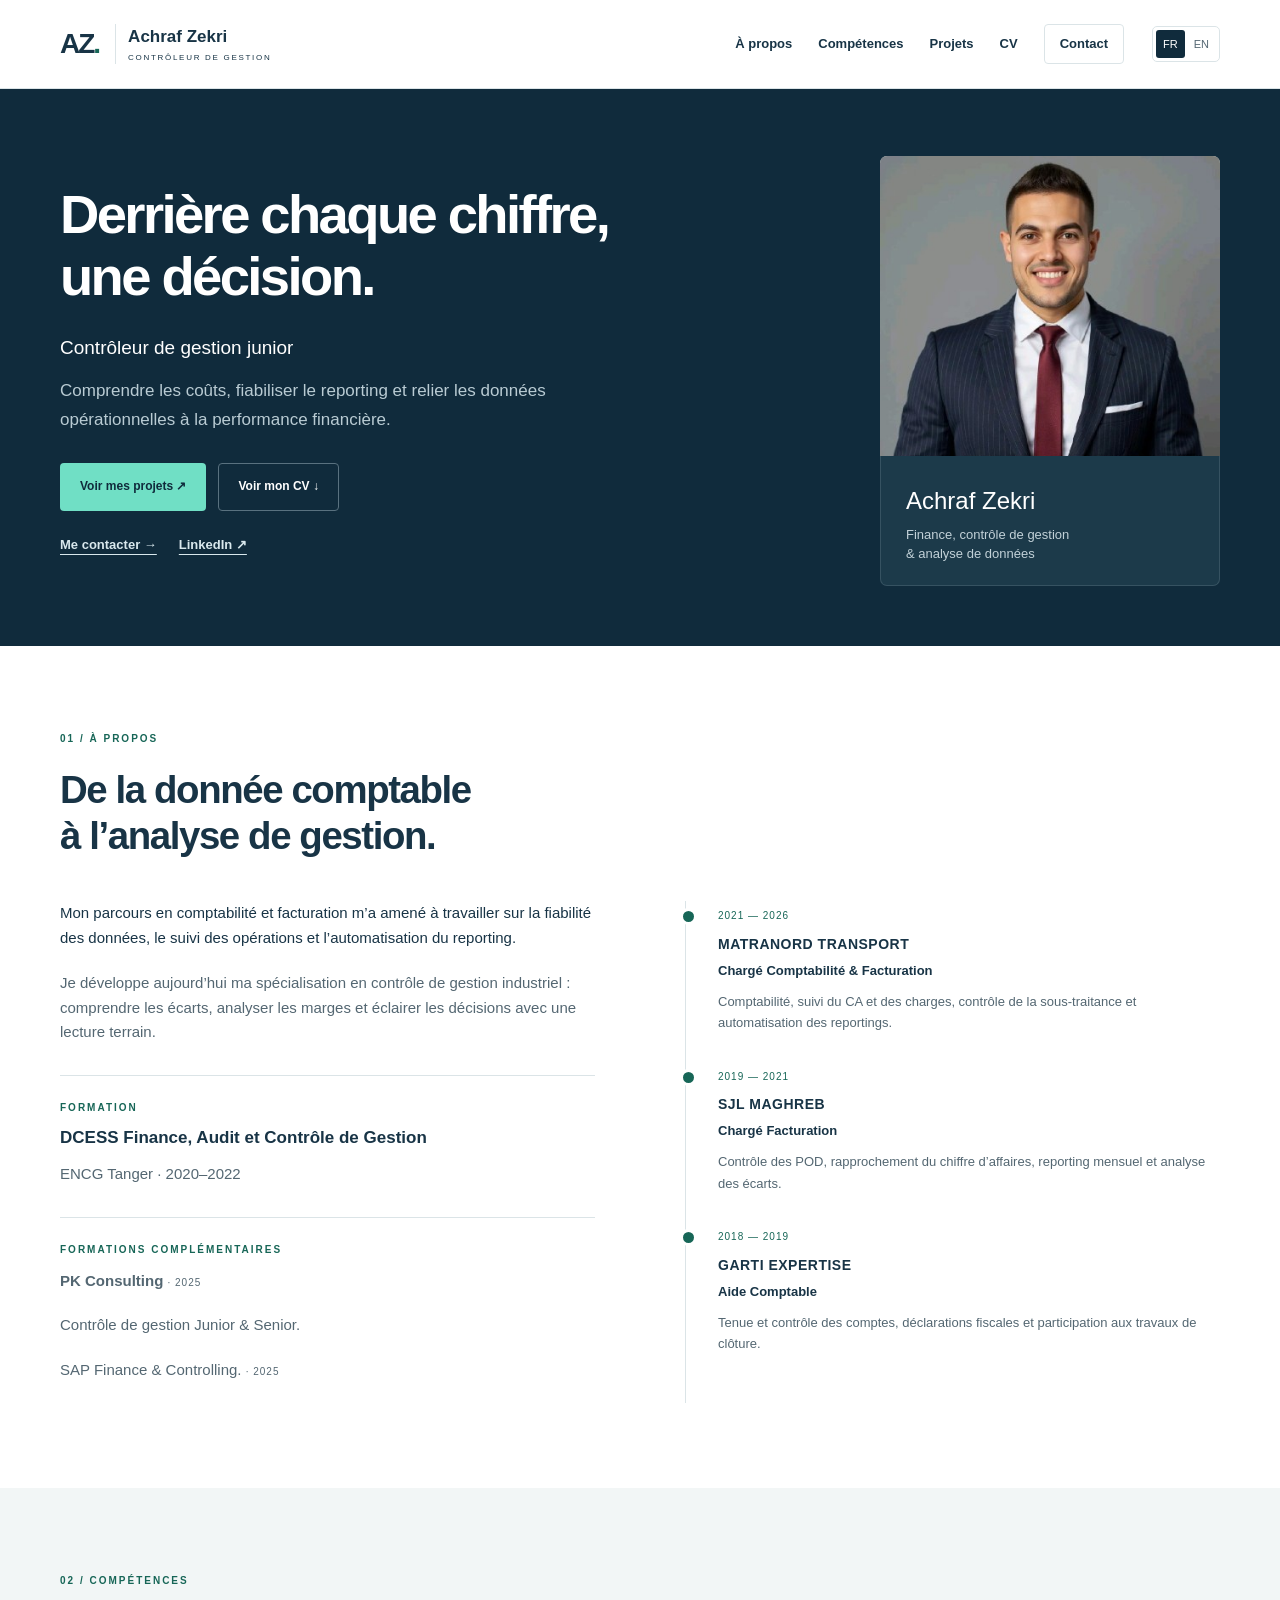
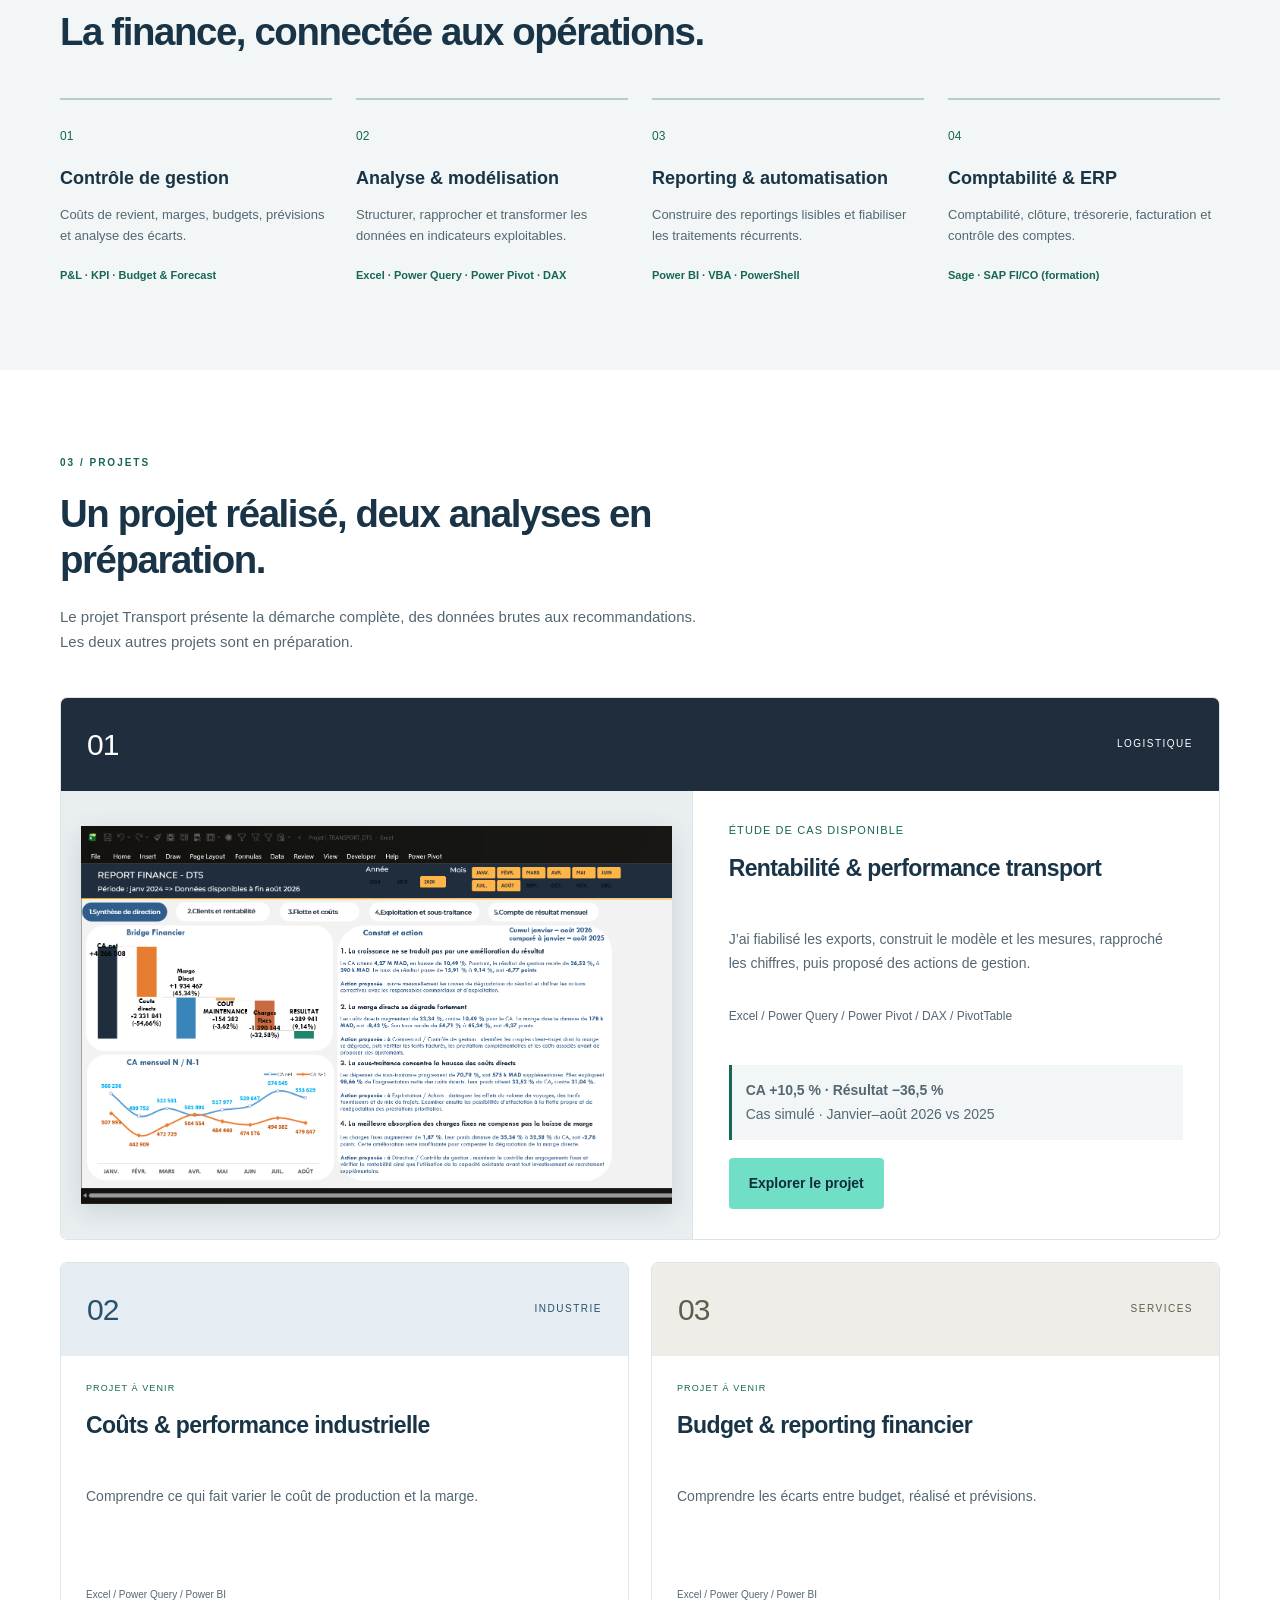
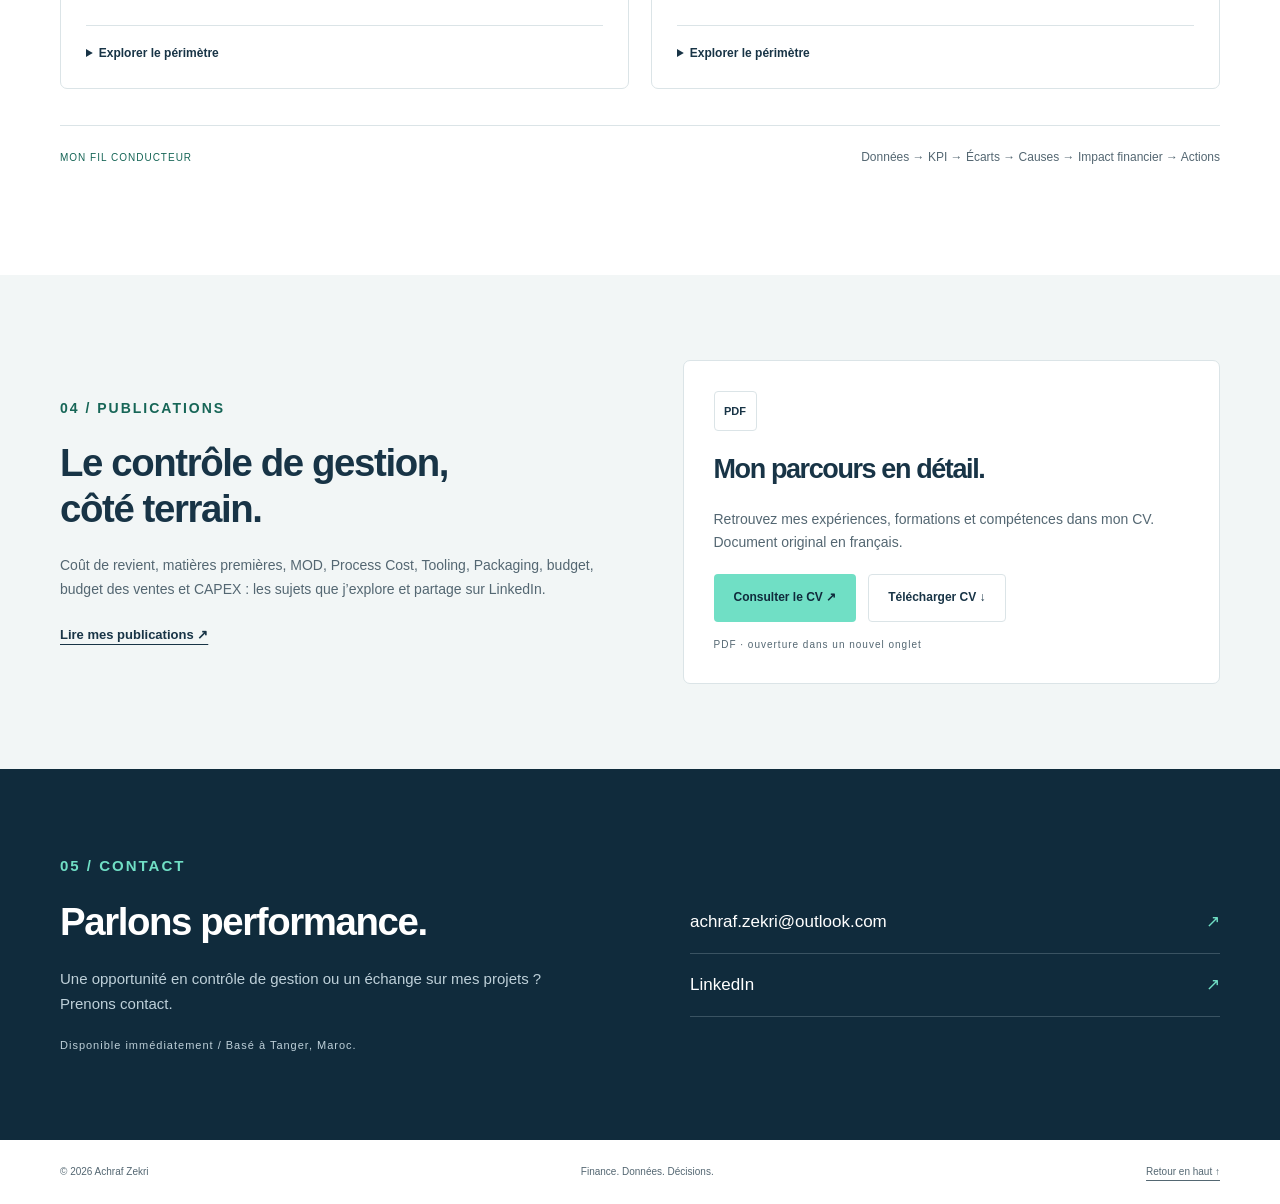
==== commit 36531ee8: "Update index.html" ====
--- a/index.html
+++ b/index.html
@@ -25,7 +25,7 @@
 <div class="actions"><a data-i18n="seeProjects" href="#projets" class="button primary" >Voir mes projets ↗</a><a data-i18n="seeCV" href="#cv" class="button light">Voir mon CV ↓</a></div><a data-i18n="getInTouch" href="#contact" class="text-link hero-link" >Me contacter →</a><a href="https://www.linkedin.com/in/achrafzekri/" class="text-link hero-link" data-event="linkedin_click" data-location="header">LinkedIn ↗</a></div>
 <div class="portrait-panel">
 <div class="portrait-frame"><img src="assets/images/portrait.jpg" alt="Achraf Zekri" width="400" height="400" fetchpriority="high"></div>
-<div class="portrait-caption"><span class="tiny">PORTFOLIO / 2026</span><strong>Achraf Zekri</strong>
+<div class="portrait-caption"><span class="tiny"></span><strong>Achraf Zekri</strong>
 <p data-i18n="caption" >Finance, contrôle de gestion<br>& analyse de données</p></div></div></div>
 </section>
 <section id="profil" class="section wrap">
--- a/css/style.css
+++ b/css/style.css
@@ -1,4 +1,4 @@
-:root{--navy:#102b3c;--ink:#183446;--muted:#546772;--teal:#70dfc5;--deep-teal:#176657;--line:#dbe4e7;--pale:#f2f6f6;--white:#fff}*{box-sizing:border-box}html{scroll-behavior:smooth;scroll-padding-top:105px}body{margin:0;color:var(--ink);background:white;font:16px/1.65 'Segoe UI',Arial,sans-serif}a{color:inherit;text-underline-offset:5px}button{font:inherit;cursor:pointer}a,button,summary{ -webkit-tap-highlight-color:transparent}a:focus-visible,button:focus-visible,summary:focus-visible{outline:3px solid #228a77;outline-offset:5px}.wrap{width:min(1160px,calc(100% - 80px));margin:auto}header{position:sticky;top:0;background:rgba(255,255,255,.97);z-index:10;border-bottom:1px solid var(--line)}.header{display:flex;align-items:center;gap:28px;min-height:88px}.brand{display:flex;align-items:center;gap:12px;text-decoration:none;font-weight:650;font-size:17px;line-height:1.4}.brand small{display:block;font-size:8px;letter-spacing:1.7px;margin-top:4px;font-weight:500}.monogram{font-size:28px;font-weight:750;letter-spacing:-2px;border-right:1px solid var(--line);padding-right:16px}.monogram span{color:var(--deep-teal)}nav{margin-left:auto;display:flex;gap:26px;align-items:center}nav a{font-size:13px;font-weight:550;text-decoration:none}nav a:hover{color:var(--deep-teal)}.nav-contact{padding:8px 15px;border:1px solid var(--line);border-radius:4px}.header-controls{display:flex;gap:12px;align-items:center}.languages{display:flex;border:1px solid var(--line);border-radius:5px;padding:3px;gap:2px}.languages button{border:0;background:transparent;font-size:11px;padding:5px 7px;border-radius:3px;color:var(--muted)}.languages button[aria-pressed=true]{background:var(--navy);color:white}.menu{display:none}.hero{background:var(--navy);color:white;padding:67px 0 0}.hero-grid{display:grid;grid-template-columns:1.55fr 1fr;align-items:center;gap:84px;padding-bottom:60px}.eyebrow{font-size:10px;letter-spacing:2px;font-weight:700;color:var(--deep-teal);margin:0 0 20px}.hero .eyebrow,.contact .eyebrow{color:var(--teal)}h1{font-size:clamp(38px,4.25vw,58px);font-weight:550;letter-spacing:-2.6px;line-height:1.13;margin:0 0 25px}h2{font-size:clamp(28px,3vw,39px);font-weight:550;line-height:1.2;letter-spacing:-1.4px;margin:0 0 22px}h3{font-size:20px;line-height:1.35;font-weight:600;margin:0 0 13px}p{margin:0 0 20px;color:var(--muted)}.role{color:white;font-size:19px;margin-bottom:12px}.intro{font-size:17px;line-height:1.75;color:#b9cbd3;max-width:525px;margin-bottom:28px}.actions{display:flex;flex-wrap:wrap;gap:12px}.button{display:inline-flex;justify-content:center;align-items:center;padding:13px 19px;text-decoration:none;border-radius:4px;font-size:12px;font-weight:650;border:1px solid transparent;transition:background .2s,transform .2s}.button:hover{transform:translateY(-2px)}.primary{background:var(--teal);color:var(--navy)}.primary:hover{background:#94ead7}.light{color:#fff;border-color:#59717f;background:transparent}.light:hover{background:#244454}.outline{border-color:var(--line);background:white}.text-link{font-size:13px;font-weight:600}.hero-link{display:inline-block;margin-top:23px;color:#d9e8ed}.portrait-panel{position:relative;max-width:340px;justify-self:end;width:100%}.portrait-frame{background:#dce3df;overflow:hidden;border-radius:7px 7px 0 0}.portrait-frame img{display:block;width:100%;height:300px;object-fit:cover;object-position:center 35%}.portrait-caption{padding:21px 25px;background:#1c3a4a;border-radius:0 0 7px 7px;border:1px solid #365261;border-top:0}.portrait-caption strong{display:block;font-size:24px;font-weight:500;margin:4px 0}.portrait-caption p{font-size:13px;line-height:1.5;color:#c2d1d8;margin:0}.tiny{font-size:10px;letter-spacing:1px}.portrait-caption .tiny{color:var(--teal);font-size:9px}.focus-strip{border-top:1px solid #355060;display:grid;grid-template-columns:repeat(3,1fr);padding-top:23px;padding-bottom:25px;gap:20px;font-size:13px;color:#dce6eb}.focus-strip div{display:flex;gap:18px}.focus-strip div>span:first-child{font-size:10px;color:var(--teal)}.section{padding-top:85px;padding-bottom:85px}.section-heading{max-width:760px;margin-bottom:42px}.section-heading>p:last-child:not(.eyebrow){font-size:15px;max-width:650px}.about-grid{display:grid;grid-template-columns:1fr 1fr;gap:90px}.lead{font-size:18px;color:var(--ink)}.about-grid p{font-size:15px}.education{border-top:1px solid var(--line);padding-top:24px;margin-top:30px}.education h3{font-size:17px}.education .eyebrow{font-size:10px;margin-bottom:10px}.timeline{border-left:1px solid var(--line);padding-left:32px}.timeline article{position:relative;padding-bottom:28px}.timeline article:last-child{padding-bottom:0}.timeline article:before{content:'';position:absolute;left:-38px;top:7px;border:3px solid white;background:var(--deep-teal);width:11px;height:11px;border-radius:50%}.timeline .tiny{color:var(--deep-teal);font-size:10px}.timeline h3{font-size:14px;margin:7px 0 3px;letter-spacing:.5px}.timeline strong{font-size:13px;font-weight:550}.timeline p{font-size:13px;margin:8px 0 0}.pale{background:var(--pale)}.skills-grid{display:grid;grid-template-columns:repeat(4,1fr);gap:24px}.skill{border-top:2px solid #b6cdca;padding-top:22px}.skill-number{display:inline-block;font-size:12px;color:var(--deep-teal);margin-bottom:20px}.skill h3{font-size:18px}.skill p{font-size:13px}.tool-line{font-size:11px;color:var(--deep-teal);font-weight:600}.projects{display:grid;grid-template-columns:repeat(3,1fr);gap:22px;align-items:start}.project{border:1px solid var(--line);border-radius:7px;overflow:hidden}.project-top{background:#e4eeee;display:flex;justify-content:space-between;align-items:center;padding:22px 26px;color:var(--deep-teal);font-size:10px;letter-spacing:1.5px}.project-top>span:first-child{font-size:30px;font-weight:300;letter-spacing:-1px}.project:nth-child(2) .project-top{background:#e5ecf2;color:#28506c}.project:nth-child(3) .project-top{background:#eeede7;color:#605d4c}.project-body{padding:25px}.status{font-size:9px;letter-spacing:1.1px;color:var(--deep-teal);margin-bottom:14px}.project h3{font-size:23px;letter-spacing:-.6px;min-height:62px}.project p:not(.status){font-size:14px;min-height:70px}.project-tools{font-size:10px;color:var(--muted);padding:12px 0 21px}details{border-top:1px solid var(--line)}summary{padding-top:18px;font-size:12px;font-weight:650;cursor:pointer}dl{font-size:12px;margin-bottom:0}dt{font-weight:650;margin:16px 0 5px}dd{margin:0;color:var(--muted)}.method-strip{display:flex;justify-content:space-between;align-items:center;gap:25px;margin-top:36px;padding:22px 0;border-top:1px solid var(--line)}.method-strip .tiny{color:var(--deep-teal);white-space:nowrap}.method-strip p{font-size:12px;margin:0}.resource-grid{display:grid;grid-template-columns:1fr 1fr;gap:85px;align-items:center}.resource-grid p{font-size:14px}.cv-panel{padding:30px;border:1px solid var(--line);background:white;border-radius:7px}.cv-panel h2{font-size:27px}.pdf-icon{display:block;border:1px solid var(--line);border-radius:4px;width:43px;padding:10px 0;text-align:center;font-size:11px;font-weight:650;margin-bottom:22px}.cv-panel .tiny{font-size:10px;margin:15px 0 0}.contact{background:var(--navy);color:white}.contact-grid{display:grid;grid-template-columns:1fr 1fr;gap:100px;align-items:center}.contact p{color:#bed0d9;font-size:15px}.contact .tiny{font-size:11px;margin-bottom:0}.contact-links a{display:flex;justify-content:space-between;text-decoration:none;border-bottom:1px solid #3a5362;padding:17px 0;font-size:17px;gap:10px;overflow-wrap:anywhere}.contact-links a span{color:var(--teal)}footer{display:flex;justify-content:space-between;padding-top:24px;padding-bottom:24px;font-size:10px;color:var(--muted)}.skip{position:fixed;top:-100px;left:20px;background:white;color:var(--navy);padding:12px;z-index:20}.skip:focus{top:10px}#cv,#publications{scroll-margin-top:110px}@media(max-width:1050px){.header{gap:15px}nav{gap:16px}.brand small{font-size:7px;letter-spacing:1px}.hero-grid{gap:45px}.skills-grid{grid-template-columns:repeat(2,1fr)}.about-grid,.resource-grid,.contact-grid{gap:50px}}@media(max-width:800px){.wrap{width:calc(100% - 40px)}.header{min-height:75px;flex-wrap:wrap;justify-content:space-between}.brand{font-size:15px}.monogram{font-size:25px}.header-controls{margin-left:auto}.menu{display:block;background:white;border:1px solid var(--line);border-radius:4px;padding:6px 9px;font-size:11px}nav{display:flex;order:3;width:100%;margin:0;padding:10px 0 18px;justify-content:space-between;flex-wrap:wrap;gap:16px}html.js nav{display:none}html.js nav.open{display:flex}.hero{padding-top:45px}.hero-grid{grid-template-columns:1fr;gap:36px;padding-bottom:35px}h1{font-size:46px;letter-spacing:-2px}.hero-copy{max-width:620px}.portrait-panel{justify-self:start;max-width:100%;display:flex;align-items:stretch}.portrait-frame{border-radius:5px 0 0 5px;width:145px;flex-shrink:0}.portrait-frame img{height:160px}.portrait-caption{border:1px solid #365261;border-radius:0 5px 5px 0;flex:1;display:flex;flex-direction:column;justify-content:center}.portrait-caption strong{font-size:21px}.focus-strip{font-size:11px;gap:15px}.focus-strip div{gap:9px}.section{padding-top:55px;padding-bottom:55px}.about-grid,.resource-grid,.contact-grid{grid-template-columns:1fr;gap:35px}.projects{grid-template-columns:1fr}.project h3,.project p:not(.status){min-height:0}.project-top{padding:15px 25px}.project-body{padding:24px}.method-strip{flex-direction:column;align-items:start;gap:12px}.section-heading{margin-bottom:28px}.contact-links a{font-size:17px}}@media(max-width:430px){h1{font-size:39px}.skills-grid{grid-template-columns:1fr}.focus-strip{grid-template-columns:1fr;gap:10px}.portrait-frame{width:115px}.portrait-caption{padding:17px}.portrait-caption strong{font-size:19px}.portrait-caption p{font-size:12px}.languages button{padding:5px 6px}.brand{gap:7px}.monogram{padding-right:10px}.header-controls{gap:7px}.cv-panel{padding:24px}footer{flex-wrap:wrap;gap:14px}.contact-links a{font-size:15px}}@media(prefers-reduced-motion:reduce){html{scroll-behavior:auto}.button{transition:none}.button:hover{transform:none}}
+:root{--navy:#102b3c;--ink:#183446;--muted:#546772;--teal:#70dfc5;--deep-teal:#176657;--line:#dbe4e7;--pale:#f2f6f6;--white:#fff}*{box-sizing:border-box}html{scroll-behavior:smooth;scroll-padding-top:105px}body{margin:0;color:var(--ink);background:white;font:16px/1.65 'Segoe UI',Arial,sans-serif}a{color:inherit;text-underline-offset:5px}button{font:inherit;cursor:pointer}a,button,summary{ -webkit-tap-highlight-color:transparent}a:focus-visible,button:focus-visible,summary:focus-visible{outline:3px solid #228a77;outline-offset:5px}.wrap{width:min(1160px,calc(100% - 80px));margin:auto}header{position:sticky;top:0;background:rgba(255,255,255,.97);z-index:10;border-bottom:1px solid var(--line)}.header{display:flex;align-items:center;gap:28px;min-height:88px}.brand{display:flex;align-items:center;gap:12px;text-decoration:none;font-weight:650;font-size:17px;line-height:1.4}.brand small{display:block;font-size:8px;letter-spacing:1.7px;margin-top:4px;font-weight:500}.monogram{font-size:28px;font-weight:750;letter-spacing:-2px;border-right:1px solid var(--line);padding-right:16px}.monogram span{color:var(--deep-teal)}nav{margin-left:auto;display:flex;gap:26px;align-items:center}nav a{font-size:13px;font-weight:550;text-decoration:none}nav a:hover{color:var(--deep-teal)}.nav-contact{padding:8px 15px;border:1px solid var(--line);border-radius:4px}.header-controls{display:flex;gap:12px;align-items:center}.languages{display:flex;border:1px solid var(--line);border-radius:5px;padding:3px;gap:2px}.languages button{border:0;background:transparent;font-size:11px;padding:5px 7px;border-radius:3px;color:var(--muted)}.languages button[aria-pressed=true]{background:var(--navy);color:white}.menu{display:none}.hero{background:var(--navy);color:white;padding:67px 0 0}.hero-grid{display:grid;grid-template-columns:1.55fr 1fr;align-items:center;gap:84px;padding-bottom:60px}.eyebrow{font-size:10px;letter-spacing:2px;font-weight:700;color:var(--deep-teal);margin:0 0 20px}.hero .eyebrow,.contact .eyebrow{color:var(--teal)}h1{font-size:clamp(38px,4.25vw,58px);font-weight:550;letter-spacing:-2.6px;line-height:1.13;margin:0 0 25px}h2{font-size:clamp(28px,3vw,39px);font-weight:550;line-height:1.2;letter-spacing:-1.4px;margin:0 0 22px}h3{font-size:20px;line-height:1.35;font-weight:600;margin:0 0 13px}p{margin:0 0 20px;color:var(--muted)}.role{color:white;font-size:19px;margin-bottom:12px}.intro{font-size:17px;line-height:1.75;color:#b9cbd3;max-width:525px;margin-bottom:28px}.actions{display:flex;flex-wrap:wrap;gap:12px}.button{display:inline-flex;justify-content:center;align-items:center;padding:13px 19px;text-decoration:none;border-radius:4px;font-size:12px;font-weight:650;border:1px solid transparent;transition:background .2s,transform .2s}.button:hover{transform:translateY(-2px)}.primary{background:var(--teal);color:var(--navy)}.primary:hover{background:#94ead7}.light{color:#fff;border-color:#59717f;background:transparent}.light:hover{background:#244454}.outline{border-color:var(--line);background:white}.text-link{font-size:13px;font-weight:600}.hero-link{display:inline-block;margin-top:23px;color:#d9e8ed}.portrait-panel{position:relative;max-width:340px;justify-self:end;width:100%}.portrait-frame{background:#dce3df;overflow:hidden;border-radius:7px 7px 0 0}.portrait-frame img{display:block;width:100%;height:300px;object-fit:cover;object-position:center 35%}.portrait-caption{padding:21px 25px;background:#1c3a4a;border-radius:0 0 7px 7px;border:1px solid #365261;border-top:0}.portrait-caption strong{display:block;font-size:24px;font-weight:500;margin:4px 0}.portrait-caption p{font-size:13px;line-height:1.5;color:#c2d1d8;margin:0}.tiny{font-size:10px;letter-spacing:1px}.portrait-caption .tiny{color:var(--teal);font-size:9px}.section{padding-top:85px;padding-bottom:85px}.section-heading{max-width:760px;margin-bottom:42px}.section-heading>p:last-child:not(.eyebrow){font-size:15px;max-width:650px}.about-grid{display:grid;grid-template-columns:1fr 1fr;gap:90px}.lead{font-size:18px;color:var(--ink)}.about-grid p{font-size:15px}.education{border-top:1px solid var(--line);padding-top:24px;margin-top:30px}.education h3{font-size:17px}.education .eyebrow{font-size:10px;margin-bottom:10px}.timeline{border-left:1px solid var(--line);padding-left:32px}.timeline article{position:relative;padding-bottom:28px}.timeline article:last-child{padding-bottom:0}.timeline article:before{content:'';position:absolute;left:-38px;top:7px;border:3px solid white;background:var(--deep-teal);width:11px;height:11px;border-radius:50%}.timeline .tiny{color:var(--deep-teal);font-size:10px}.timeline h3{font-size:14px;margin:7px 0 3px;letter-spacing:.5px}.timeline strong{font-size:13px;font-weight:550}.timeline p{font-size:13px;margin:8px 0 0}.pale{background:var(--pale)}.skills-grid{display:grid;grid-template-columns:repeat(4,1fr);gap:24px}.skill{border-top:2px solid #b6cdca;padding-top:22px}.skill-number{display:inline-block;font-size:12px;color:var(--deep-teal);margin-bottom:20px}.skill h3{font-size:18px}.skill p{font-size:13px}.tool-line{font-size:11px;color:var(--deep-teal);font-weight:600}.projects{display:grid;grid-template-columns:repeat(3,1fr);gap:22px;align-items:start}.project{border:1px solid var(--line);border-radius:7px;overflow:hidden}.project-top{background:#e4eeee;display:flex;justify-content:space-between;align-items:center;padding:22px 26px;color:var(--deep-teal);font-size:10px;letter-spacing:1.5px}.project-top>span:first-child{font-size:30px;font-weight:300;letter-spacing:-1px}.project:nth-child(2) .project-top{background:#e5ecf2;color:#28506c}.project:nth-child(3) .project-top{background:#eeede7;color:#605d4c}.project-body{padding:25px}.status{font-size:9px;letter-spacing:1.1px;color:var(--deep-teal);margin-bottom:14px}.project h3{font-size:23px;letter-spacing:-.6px;min-height:62px}.project p:not(.status){font-size:14px;min-height:70px}.project-tools{font-size:10px;color:var(--muted);padding:12px 0 21px}details{border-top:1px solid var(--line)}summary{padding-top:18px;font-size:12px;font-weight:650;cursor:pointer}dl{font-size:12px;margin-bottom:0}dt{font-weight:650;margin:16px 0 5px}dd{margin:0;color:var(--muted)}.method-strip{display:flex;justify-content:space-between;align-items:center;gap:25px;margin-top:36px;padding:22px 0;border-top:1px solid var(--line)}.method-strip .tiny{color:var(--deep-teal);white-space:nowrap}.method-strip p{font-size:12px;margin:0}.resource-grid{display:grid;grid-template-columns:1fr 1fr;gap:85px;align-items:center}.resource-grid p{font-size:14px}.cv-panel{padding:30px;border:1px solid var(--line);background:white;border-radius:7px}.cv-panel h2{font-size:27px}.pdf-icon{display:block;border:1px solid var(--line);border-radius:4px;width:43px;padding:10px 0;text-align:center;font-size:11px;font-weight:650;margin-bottom:22px}.cv-panel .tiny{font-size:10px;margin:15px 0 0}.contact{background:var(--navy);color:white}.contact-grid{display:grid;grid-template-columns:1fr 1fr;gap:100px;align-items:center}.contact p{color:#bed0d9;font-size:15px}.contact .tiny{font-size:11px;margin-bottom:0}.contact-links a{display:flex;justify-content:space-between;text-decoration:none;border-bottom:1px solid #3a5362;padding:17px 0;font-size:17px;gap:10px;overflow-wrap:anywhere}.contact-links a span{color:var(--teal)}footer{display:flex;justify-content:space-between;padding-top:24px;padding-bottom:24px;font-size:10px;color:var(--muted)}.skip{position:fixed;top:-100px;left:20px;background:white;color:var(--navy);padding:12px;z-index:20}.skip:focus{top:10px}#cv,#publications{scroll-margin-top:110px}@media(max-width:1050px){.header{gap:15px}nav{gap:16px}.brand small{font-size:7px;letter-spacing:1px}.hero-grid{gap:45px}.skills-grid{grid-template-columns:repeat(2,1fr)}.about-grid,.resource-grid,.contact-grid{gap:50px}}@media(max-width:800px){.wrap{width:calc(100% - 40px)}.header{min-height:75px;flex-wrap:wrap;justify-content:space-between}.brand{font-size:15px}.monogram{font-size:25px}.header-controls{margin-left:auto}.menu{display:block;background:white;border:1px solid var(--line);border-radius:4px;padding:6px 9px;font-size:11px}nav{display:flex;order:3;width:100%;margin:0;padding:10px 0 18px;justify-content:space-between;flex-wrap:wrap;gap:16px}html.js nav{display:none}html.js nav.open{display:flex}.hero{padding-top:45px}.hero-grid{grid-template-columns:1fr;gap:36px;padding-bottom:35px}h1{font-size:46px;letter-spacing:-2px}.hero-copy{max-width:620px}.portrait-panel{justify-self:start;max-width:100%;display:flex;align-items:stretch}.portrait-frame{border-radius:5px 0 0 5px;width:145px;flex-shrink:0}.portrait-frame img{height:160px}.portrait-caption{border:1px solid #365261;border-radius:0 5px 5px 0;flex:1;display:flex;flex-direction:column;justify-content:center}.portrait-caption strong{font-size:21px}.section{padding-top:55px;padding-bottom:55px}.about-grid,.resource-grid,.contact-grid{grid-template-columns:1fr;gap:35px}.projects{grid-template-columns:1fr}.project h3,.project p:not(.status){min-height:0}.project-top{padding:15px 25px}.project-body{padding:24px}.method-strip{flex-direction:column;align-items:start;gap:12px}.section-heading{margin-bottom:28px}.contact-links a{font-size:17px}}@media(max-width:430px){h1{font-size:39px}.skills-grid{grid-template-columns:1fr}.portrait-frame{width:115px}.portrait-caption{padding:17px}.portrait-caption strong{font-size:19px}.portrait-caption p{font-size:12px}.languages button{padding:5px 6px}.brand{gap:7px}.monogram{padding-right:10px}.header-controls{gap:7px}.cv-panel{padding:24px}footer{flex-wrap:wrap;gap:14px}.contact-links a{font-size:15px}}@media(prefers-reduced-motion:reduce){html{scroll-behavior:auto}.button{transition:none}.button:hover{transform:none}}
 
 .hero-link + .hero-link{margin-left:22px}
 
@@ -6,12 +6,5 @@
 /* Published Transport case study */
 .project-image{display:block}.project-image img{display:block;width:100%;height:auto}.project-published .project-result{min-height:0;font-size:13px;padding:14px;background:#f2f6f6;border-left:3px solid #176657}.project-published .status{font-size:11px}.project-published .project-tools{font-size:12px}.project-published .button{font-size:14px}.project-published .project-top{background:#1F2D3D;color:white}
 
-/* Evidence first and featured case study */
-.hero-proof{margin:0 0 28px;padding:18px 21px;background:#193a4b;border:1px solid #4b7380;border-left:4px solid var(--teal);border-radius:5px;max-width:570px}
-.hero-proof-label{display:block;color:var(--teal);font-size:10px;letter-spacing:1.5px;font-weight:700}
-.hero-proof-numbers{display:flex;align-items:center;gap:12px;flex-wrap:wrap;margin:8px 0 3px;font-size:clamp(17px,2vw,24px);line-height:1.3}
-.hero-proof-numbers strong{font-weight:650}.hero-proof-numbers span{color:var(--teal)}.hero-proof p{font-size:12px;color:#c8d9dd;margin:0 0 5px}.hero-proof a{font-size:13px;font-weight:650;color:white;text-underline-offset:4px}
-.focus-strip div{align-items:center}.focus-strip div:not(:last-child):after{content:"→";margin-left:auto;color:var(--teal)}
+/* Featured case study */
 @media(min-width:801px){.projects{grid-template-columns:repeat(2,minmax(0,1fr))}.project-published{grid-column:1/-1;display:grid;grid-template-columns:minmax(0,1.2fr) minmax(0,1fr)}.project-published .project-top{grid-column:1/-1}.project-published .project-image{background:#e9eef0;display:flex;align-items:center;padding:20px;border-right:1px solid var(--line)}.project-published .project-image img{box-shadow:0 8px 25px #102b3c21}.project-published .project-body{padding:30px 36px}.project-published .project-body p:not(.status){min-height:0}.project-published .project-result{margin:18px 0}}
-@media(max-width:430px){.focus-strip div:not(:last-child):after{display:none}.hero-proof{padding:15px}.hero-proof-numbers{gap:7px}}
-@media(prefers-reduced-motion:no-preference){.hero-proof{animation:proof-appear .7s .12s ease-out both}@keyframes proof-appear{from{opacity:0;transform:translateY(12px)}to{opacity:1;transform:none}}}
